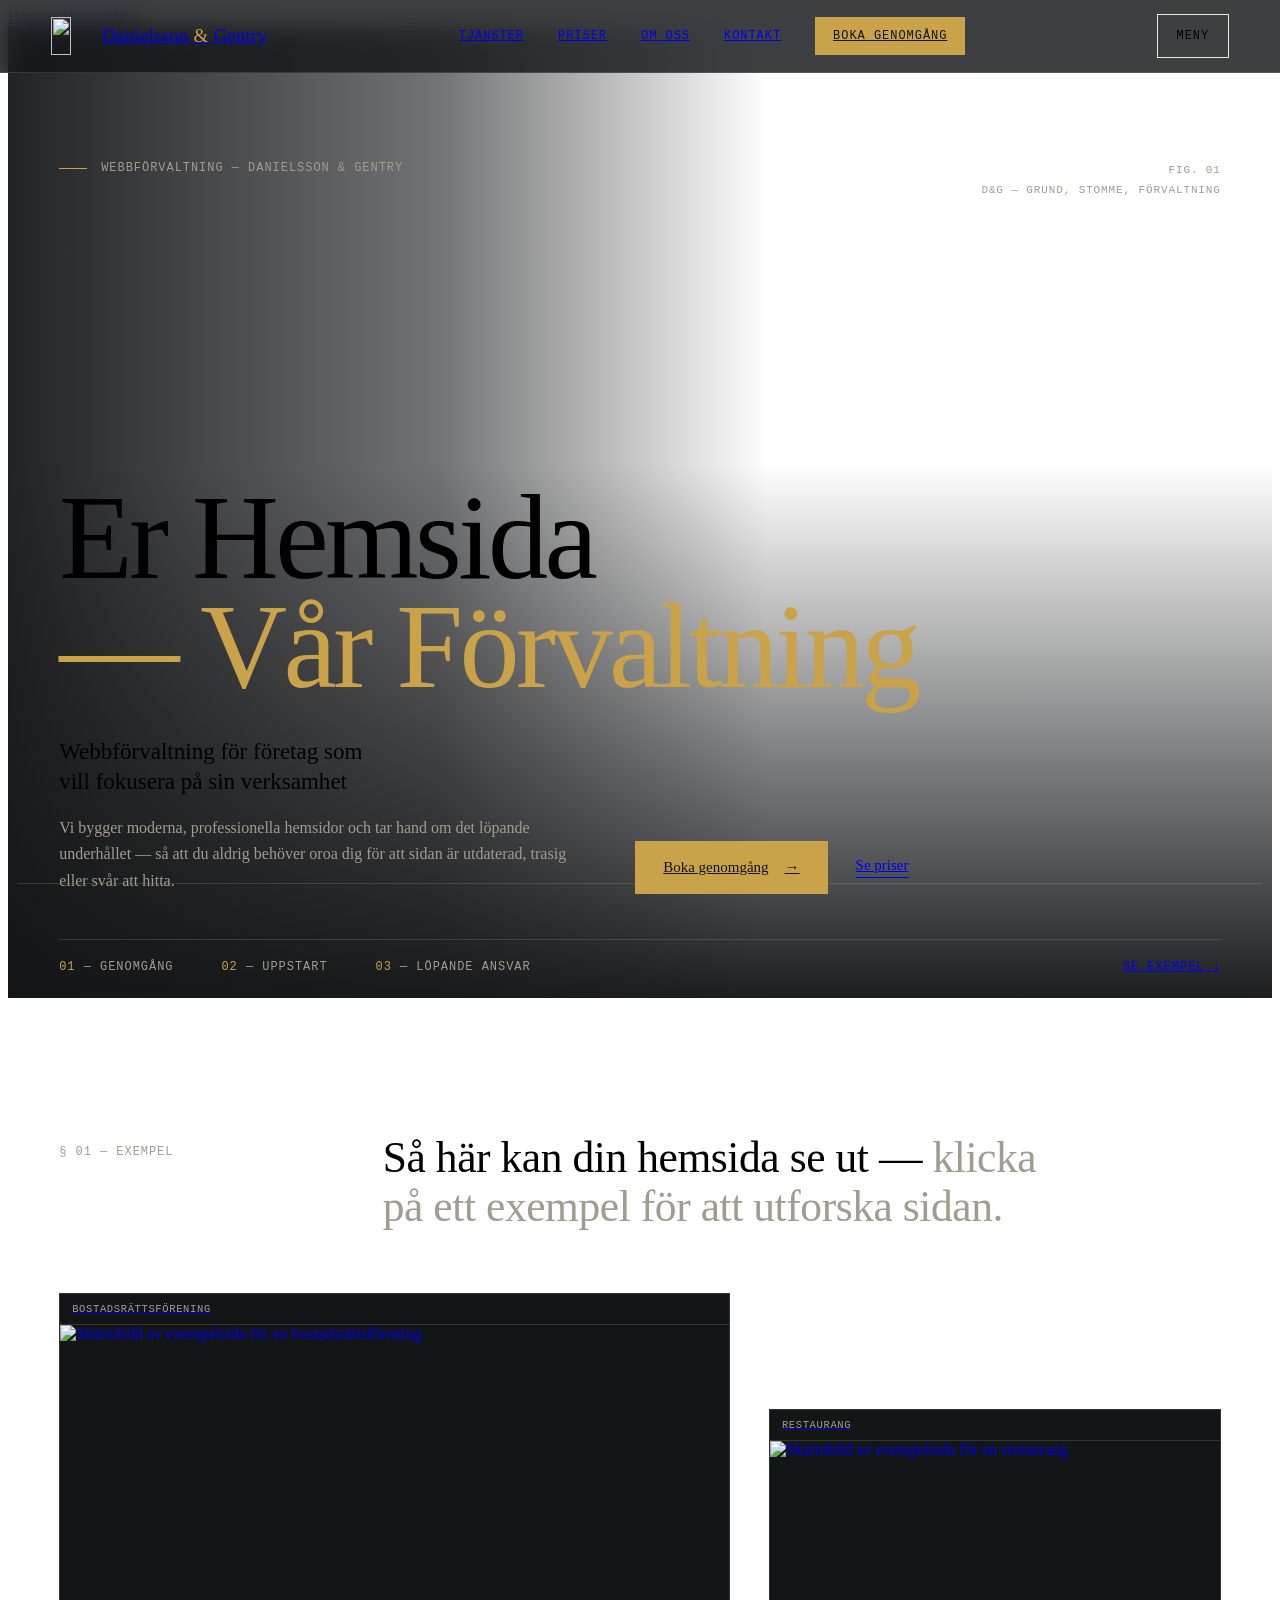
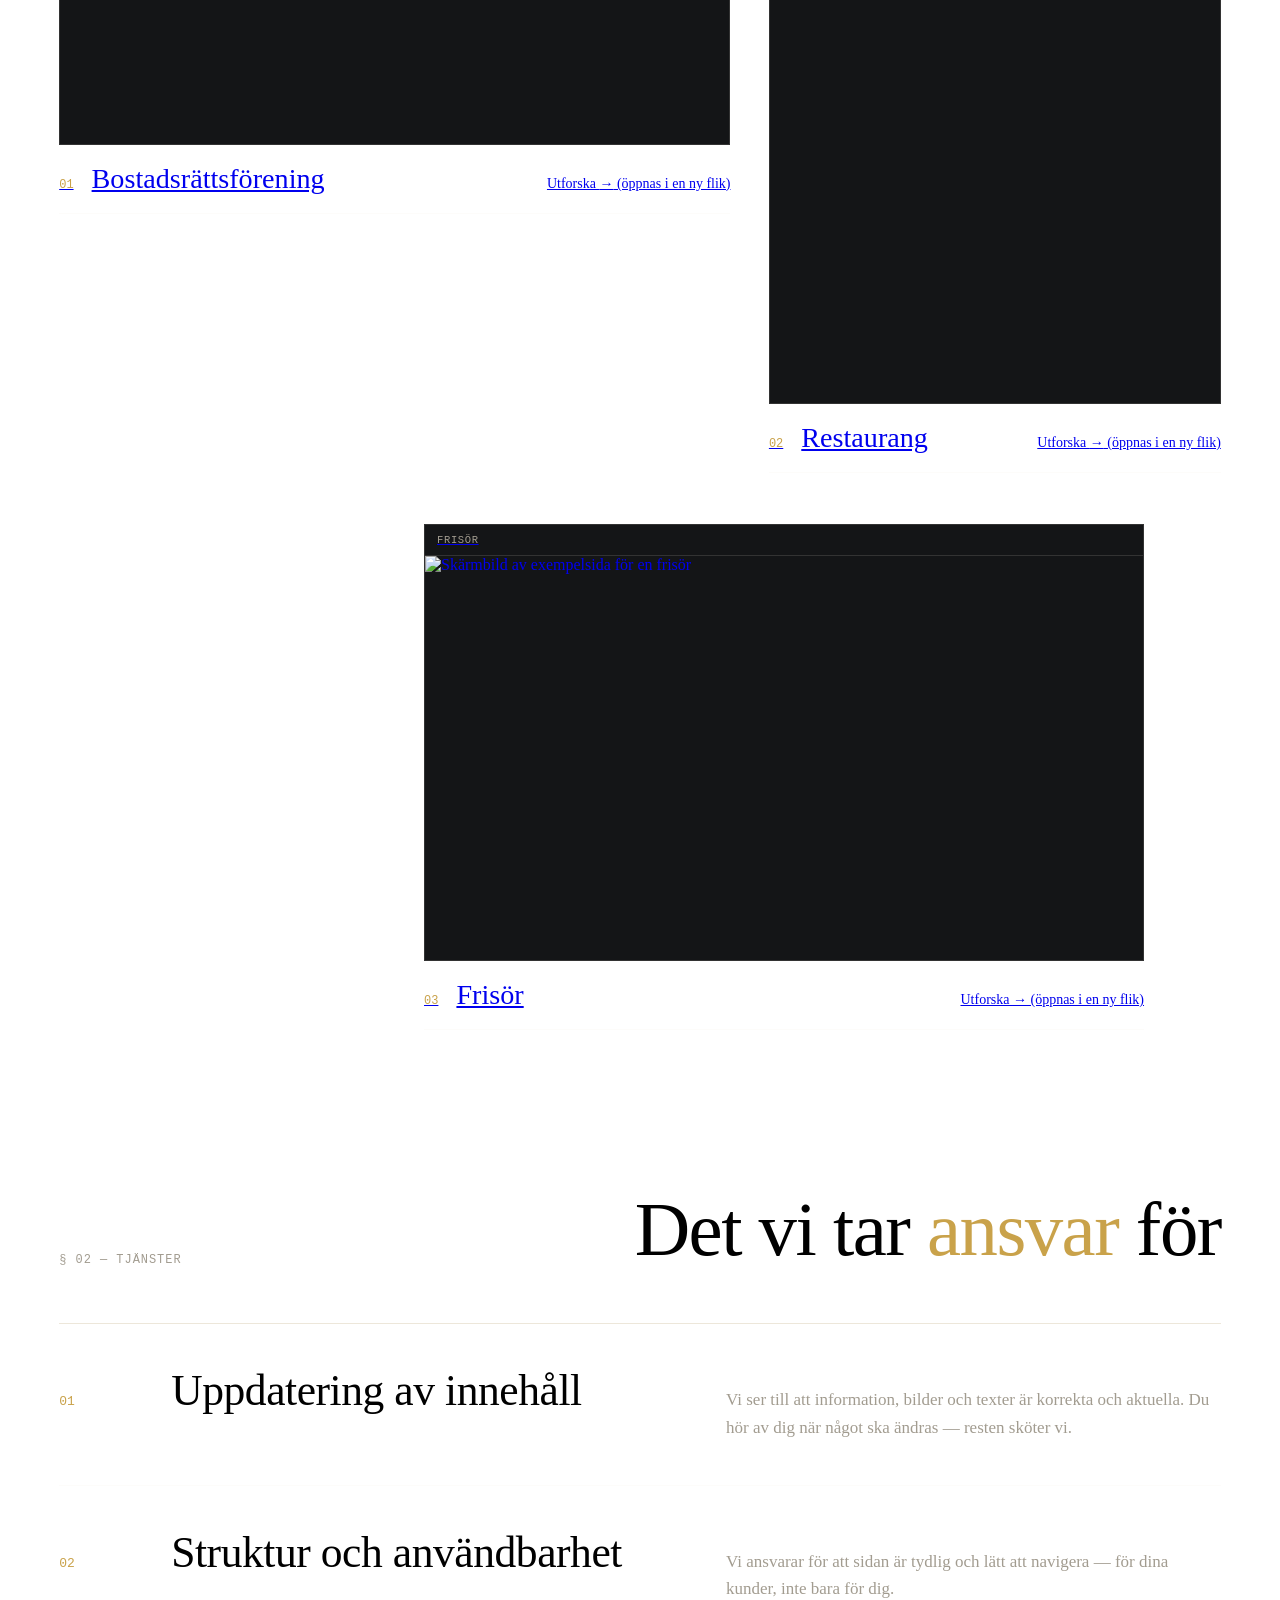
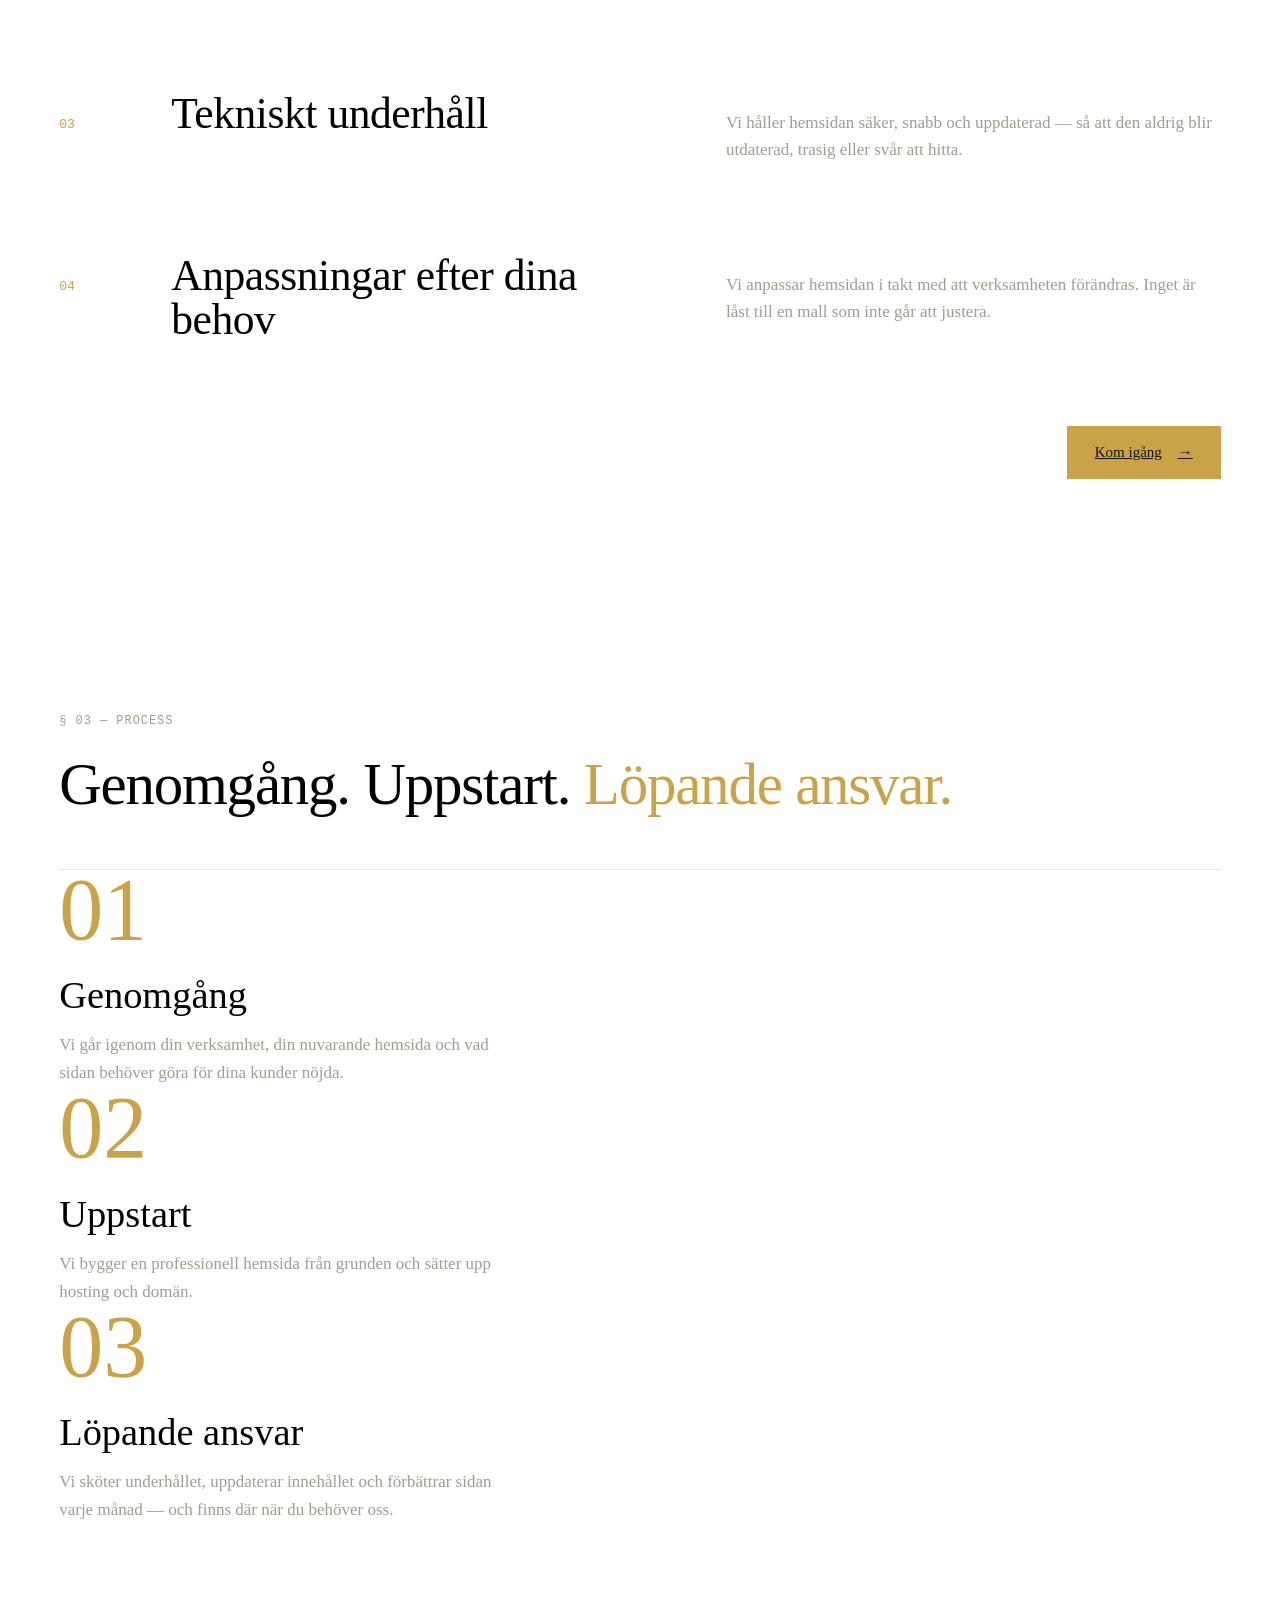
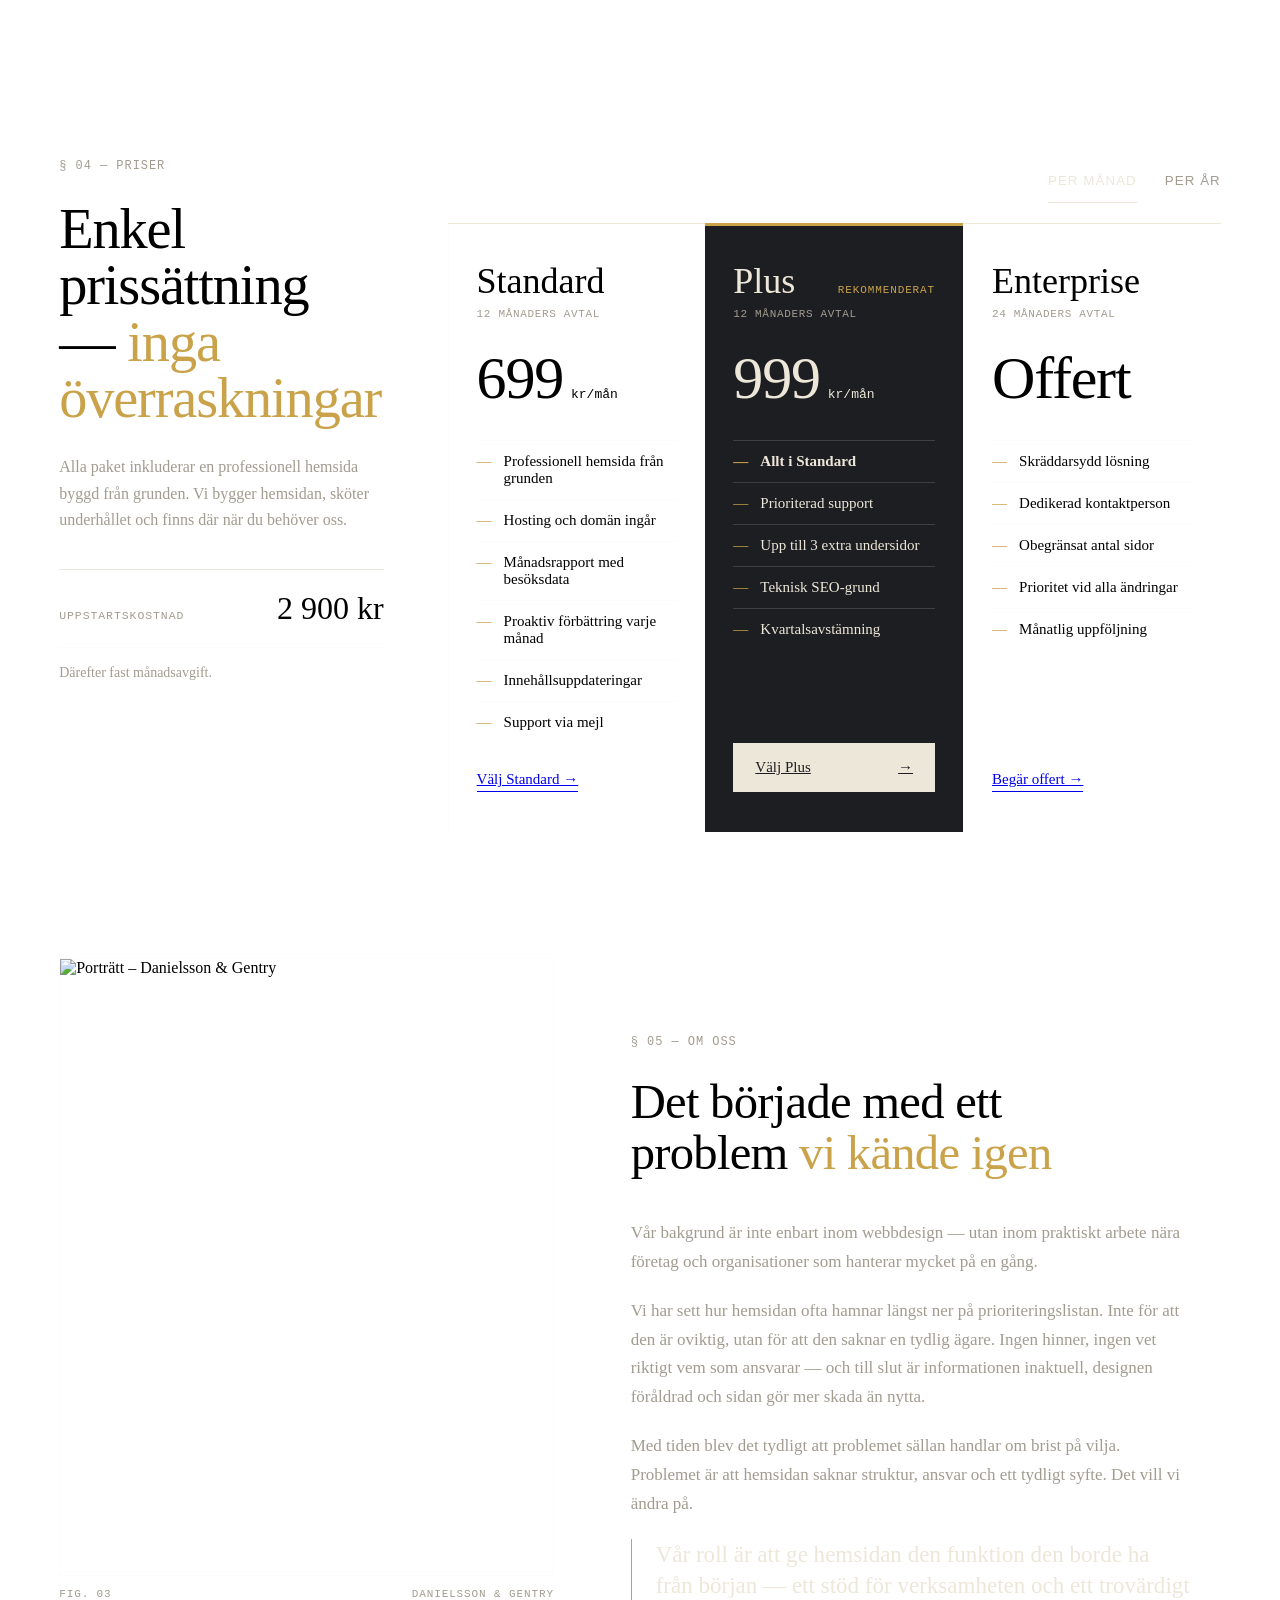
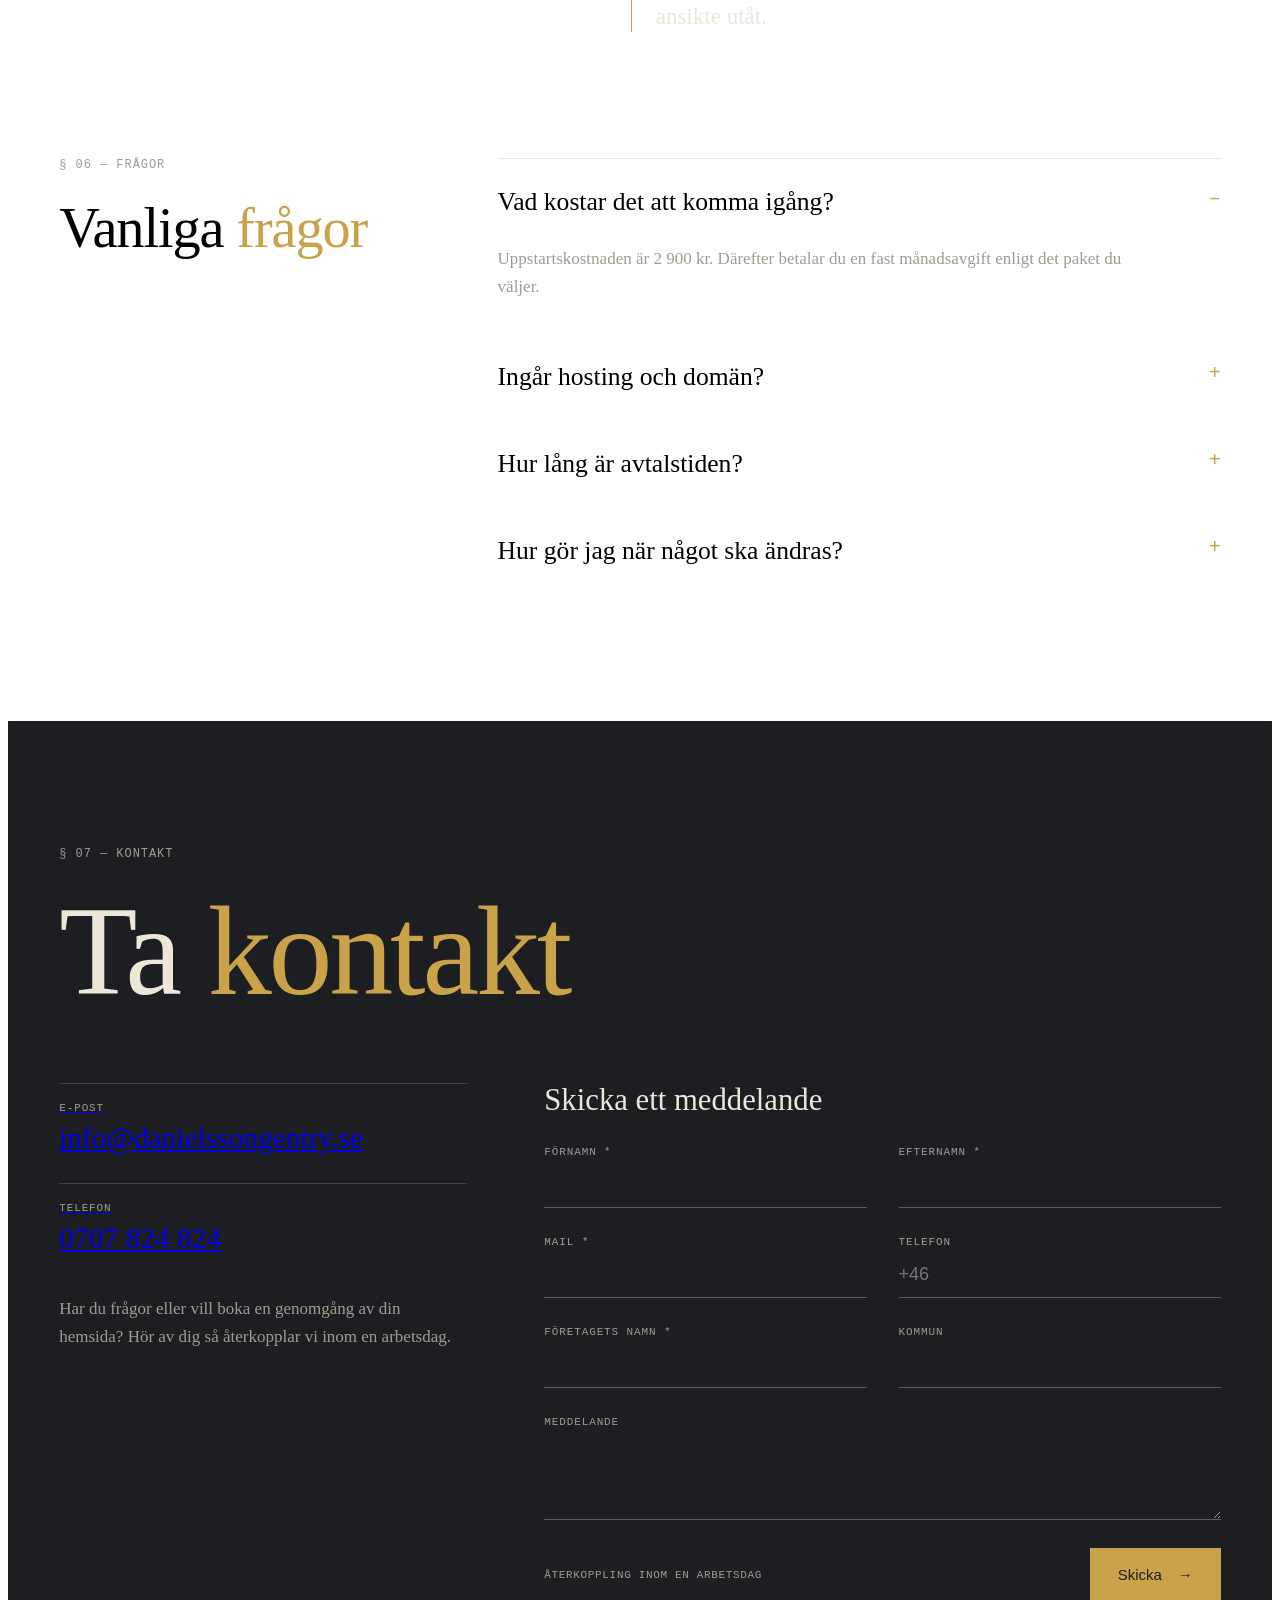
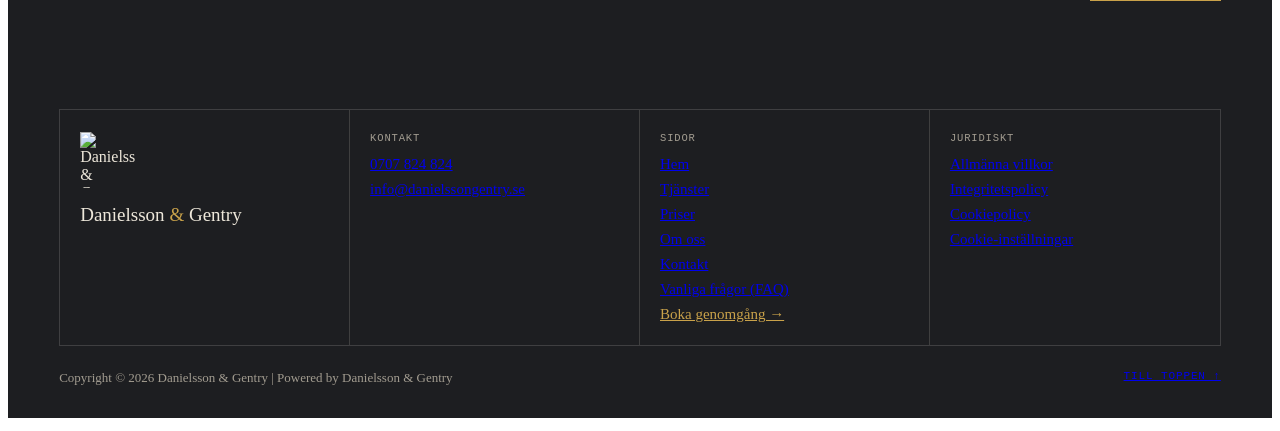
==== index.html @ a3ccff88 "Add files via upload" ====
<!DOCTYPE html><html lang="sv"> <head><meta charset="utf-8"><meta name="viewport" content="width=device-width, initial-scale=1"><title>Danielsson &amp; Gentry – Webbförvaltning för företag</title><meta name="description" content="Vi bygger moderna, professionella hemsidor och tar hand om det löpande underhållet. Från 699 kr/mån."><link rel="canonical" href="https://danielssongentry.se/"><meta name="theme-color" content="#141517"><meta property="og:type" content="website"><meta property="og:site_name" content="Danielsson &#38; Gentry"><meta property="og:locale" content="sv_SE"><meta property="og:title" content="Danielsson &#38; Gentry – Webbförvaltning för företag"><meta property="og:description" content="Vi bygger moderna, professionella hemsidor och tar hand om det löpande underhållet. Från 699 kr/mån."><meta property="og:url" content="https://danielssongentry.se/"><meta property="og:image" content="https://danielssongentry.se/og-image.png"><meta property="og:image:width" content="1200"><meta property="og:image:height" content="630"><meta property="og:image:alt" content="Danielsson & Gentry – Er hemsida, vår förvaltning"><meta name="twitter:card" content="summary_large_image"><meta name="twitter:title" content="Danielsson &#38; Gentry – Webbförvaltning för företag"><meta name="twitter:description" content="Vi bygger moderna, professionella hemsidor och tar hand om det löpande underhållet. Från 699 kr/mån."><meta name="twitter:image" content="https://danielssongentry.se/og-image.png"><link rel="icon" href="/favicon.ico" sizes="32x32"><link rel="icon" type="image/png" href="/favicon-32.png" sizes="32x32"><link rel="apple-touch-icon" href="/apple-touch-icon.png"><link rel="manifest" href="/site.webmanifest"><link rel="preload" as="font" type="font/woff2" href="/_astro/gloock-latin-400-normal.3dTk9V3B.woff2" crossorigin><link rel="preload" as="font" type="font/woff2" href="/_astro/instrument-sans-latin-400-normal.DRC__1Mx.woff2" crossorigin><script type="application/ld+json">{"@context":"https://schema.org","@type":"ProfessionalService","name":"Danielsson & Gentry","url":"https://danielssongentry.se/","email":"info@danielssongentry.se","telephone":"+46707824824","image":"https://danielssongentry.se/og-image.png","address":{"@type":"PostalAddress","addressLocality":"Stockholm","addressCountry":"SE"},"areaServed":{"@type":"Country","name":"Sverige"}}</script><!-- Kundens nycklar (Web3Forms, GA4). Redigera /dg-config.js --><script src="/dg-config.js"></script><script type="module" src="/_astro/Layout.astro_astro_type_script_index_0_lang.D2qzM2a7.js"></script><link rel="stylesheet" href="/_astro/allmanna-villkor.BVaaoK7e.css">
<style>#form-submit[disabled]{opacity:.6;cursor:progress!important}
</style></head> <body> <a href="#main" class="skip-link">Hoppa till innehållet</a> <header style="position:fixed;top:0;left:0;right:0;z-index:50;background:rgba(20,21,23,.82);backdrop-filter:blur(12px);-webkit-backdrop-filter:blur(12px);border-bottom:1px solid rgba(237,231,218,.14)"><div style="max-width:1440px;margin:0 auto;padding:0 clamp(20px,4vw,56px);height:72px;display:flex;align-items:center;justify-content:space-between;gap:24px"><a href="#hem" style="display:flex;align-items:center;gap:14px;white-space:nowrap" aria-label="Danielsson & Gentry – startsidan"><img src="/_astro/logo-light.DVmTBRzm_KbYwx.webp" srcset="/_astro/logo-light.DVmTBRzm_KbYwx.webp 1x, /_astro/logo-light.DVmTBRzm_ai1JX.webp 2x, /_astro/logo-light.DVmTBRzm_1weSSV.webp 3x" alt loading="eager" decoding="async" style="height:38px;width:auto;display:block;" fetchpriority="auto" width="37" height="38"><span style="font-family:'Gloock',serif;font-size:19px;letter-spacing:.01em">Danielsson <span style="font-style:normal;color:#C9A24A">&amp;</span> Gentry</span></a><nav class="only-desk" aria-label="Huvudmeny" style="display:flex;align-items:center;gap:34px;font-family:'IBM Plex Mono',monospace;font-size:12px;letter-spacing:.08em;text-transform:uppercase"><a href="/tjanster/">Tjänster</a><a href="/priser/">Priser</a><a href="/om-oss/">Om oss</a><a href="/kontakt/">Kontakt</a><a href="/kontakt/" class="h-gold" style="white-space:nowrap;background:#C9A24A;color:#141517;padding:12px 18px;transition:background .3s">Boka genomgång</a></nav><button id="menu-toggle" class="only-mob" type="button" aria-expanded="false" aria-controls="mobile-menu" data-open="Stäng" data-closed="Meny" style="background:none;border:1px solid #EDE7DA;padding:10px 14px;font-family:'IBM Plex Mono',monospace;font-size:12px;letter-spacing:.08em;text-transform:uppercase;cursor:pointer;min-height:44px;min-width:72px">Meny</button></div></header><div id="mobile-menu" class="only-mob" hidden style="position:fixed;inset:72px 0 0 0;z-index:49;background:#141517;padding:28px clamp(20px,4vw,56px);overflow-y:auto"><nav aria-label="Mobilmeny" style="display:flex;flex-direction:column"><a href="/tjanster/" style="font-family:'Gloock',serif;font-size:42px;padding:14px 0;border-bottom:1px solid rgba(237,231,218,.14)">Tjänster</a><a href="/priser/" style="font-family:'Gloock',serif;font-size:42px;padding:14px 0;border-bottom:1px solid rgba(237,231,218,.14)">Priser</a><a href="/om-oss/" style="font-family:'Gloock',serif;font-size:42px;padding:14px 0;border-bottom:1px solid rgba(237,231,218,.14)">Om oss</a><a href="/kontakt/" style="font-family:'Gloock',serif;font-size:42px;padding:14px 0;border-bottom:1px solid rgba(237,231,218,.14)">Kontakt</a><a href="/kontakt/" style="margin-top:28px;background:#C9A24A;color:#141517;padding:18px 22px;font-size:16px;font-weight:500;display:flex;justify-content:space-between">Boka genomgång <span aria-hidden="true">→</span></a></nav></div> <main id="main">  <section id="hem" aria-labelledby="hem-h" style="position:relative;min-height:100svh;padding-top:72px;display:flex;flex-direction:column;overflow:hidden"> <div id="hero-scene" aria-hidden="true" style="position:absolute;inset:0"></div> <img id="hero-fallback" src="/logo-light.png" alt="" width="437" height="448" loading="lazy" decoding="async" style="display:none;position:absolute;right:8%;top:50%;height:58%;width:auto;transform:translateY(-50%);opacity:.12"> <div style="position:absolute;inset:0;pointer-events:none;background:linear-gradient(90deg,rgba(20,21,23,.94) 0%,rgba(20,21,23,.6) 34%,rgba(20,21,23,0) 60%)"></div> <div style="position:absolute;left:0;right:0;bottom:0;height:55%;pointer-events:none;background:linear-gradient(0deg,rgba(20,21,23,.96) 0%,rgba(20,21,23,.55) 45%,rgba(20,21,23,0) 100%)"></div> <div style="position:relative;z-index:2;flex:1;max-width:1440px;width:100%;box-sizing:border-box;margin:0 auto;padding:clamp(36px,7vh,80px) clamp(20px,4vw,56px) clamp(28px,5vh,48px);display:flex;flex-direction:column;justify-content:space-between;gap:48px;pointer-events:none"> <div style="display:flex;justify-content:space-between;align-items:flex-start;flex-wrap:wrap;gap:24px"> <div style="display:flex;align-items:center;gap:14px;font-family:'IBM Plex Mono',monospace;font-size:12px;letter-spacing:.08em;text-transform:uppercase;color:#A29C90"> <span style="width:28px;height:1px;background:#C9A24A;flex:none"></span><span>Webbförvaltning — Danielsson &amp; Gentry</span> </div> <div aria-hidden="true" style="font-family:'IBM Plex Mono',monospace;font-size:11px;letter-spacing:.08em;text-transform:uppercase;color:#A29C90;text-align:right;line-height:1.8">Fig. 01<br>D&amp;G — grund, stomme, förvaltning</div> </div> <div style="max-width:980px"> <h1 id="hem-h" style="font-family:'Gloock',serif;font-weight:400;font-size:clamp(56px,9.4vw,164px);line-height:.9;letter-spacing:-.03em;margin:0 0 clamp(28px,4vh,44px)">Er Hemsida<br><span style="color:#C9A24A">— Vår Förvaltning</span></h1> <div style="display:flex;flex-wrap:wrap;gap:28px 56px;align-items:flex-end"> <div style="flex:1 1 360px;max-width:520px"> <p style="font-family:'Gloock',serif;font-size:clamp(21px,1.8vw,26px);line-height:1.3;margin:0 0 18px;text-wrap:balance">Webbförvaltning för företag som vill fokusera på sin verksamhet</p> <p style="font-size:16px;line-height:1.65;color:#A29C90;margin:0;text-wrap:pretty">Vi bygger moderna, professionella hemsidor och tar hand om det löpande underhållet — så att du aldrig behöver oroa dig för att sidan är utdaterad, trasig eller svår att hitta.</p> </div> <div style="display:flex;flex-wrap:wrap;gap:14px 28px;align-items:center;pointer-events:auto"> <a href="#kontakt" class="h-gold" style="background:#C9A24A;color:#141517;padding:18px 28px;font-size:15px;font-weight:500;display:flex;gap:16px;align-items:center;transition:background .3s">Boka genomgång <span aria-hidden="true">→</span></a> <a href="#priser" style="font-size:15px;font-weight:500;border-bottom:1px solid currentColor;padding-bottom:3px">Se priser</a> </div> </div> </div> </div> <div style="position:relative;z-index:2;max-width:1440px;width:100%;box-sizing:border-box;margin:0 auto;padding:0 clamp(20px,4vw,56px)"> <div style="border-top:1px solid rgba(237,231,218,.14);padding:20px 0 24px;display:flex;flex-wrap:wrap;gap:12px 48px;font-family:'IBM Plex Mono',monospace;font-size:12px;letter-spacing:.08em;text-transform:uppercase;color:#A29C90"> <span><span style="color:#C9A24A">01</span> — Genomgång</span> <span><span style="color:#C9A24A">02</span> — Uppstart</span> <span><span style="color:#C9A24A">03</span> — Löpande ansvar</span> <a href="#exempel" style="margin-left:auto">Se exempel ↓</a> </div> </div> </section> <section id="exempel" aria-labelledby="exempel-h" style="scroll-margin-top:72px;padding:clamp(96px,15vh,180px) 0 clamp(80px,12vh,150px)"> <div style="max-width:1440px;margin:0 auto;padding:0 clamp(20px,4vw,56px)"> <div style="display:flex;flex-wrap:wrap;gap:24px 64px;margin-bottom:clamp(48px,7vh,88px)"> <div data-reveal="0" style="flex:1 1 180px;max-width:280px;font-family:'IBM Plex Mono',monospace;font-size:12px;letter-spacing:.08em;text-transform:uppercase;color:#A29C90;padding-top:12px">§ 01 — Exempel</div> <h2 id="exempel-h" data-reveal="100" style="flex:4 1 520px;margin:0;font-family:'Gloock',serif;font-weight:400;font-size:clamp(30px,3.4vw,52px);line-height:1.12;letter-spacing:-.01em;text-wrap:balance">Så här kan din hemsida se ut — <span style="font-style:normal;color:#A29C90">klicka på ett exempel för att utforska sidan.</span></h2> </div> <div style="display:flex;flex-wrap:wrap;gap:clamp(32px,4vw,64px) clamp(24px,3vw,48px);align-items:flex-start"> <div data-reveal="0" style="flex:1.45 1 480px;min-width:0"> <a href="https://demo.danielssongentry.se/" class="h-card" target="_blank" rel="noopener noreferrer" aria-label="Utforska exempelsidan Bostadsrättsförening (öppnas i en ny flik)" style="display:block;border:1px solid rgba(237,231,218,.14);background:#141517;transition:border-color .3s"> <div style="height:30px;border-bottom:1px solid rgba(237,231,218,.14);display:flex;align-items:center;padding:0 12px;font-family:'IBM Plex Mono',monospace;font-size:10.5px;letter-spacing:.06em;text-transform:uppercase;color:#A29C90">Bostadsrättsförening</div> <div style="position:relative;aspect-ratio:16/10"> <picture> <source srcset="/_astro/ex-brf.C4pypkWK_X4b78.avif 480w, /_astro/ex-brf.C4pypkWK_Z1v04Ej.avif 800w, /_astro/ex-brf.C4pypkWK_ZJd5dz.avif 1200w, /_astro/ex-brf.C4pypkWK_fFJOd.avif 1600w" type="image/avif" sizes="(min-width: 1000px) 56vw, 100vw"><source srcset="/_astro/ex-brf.C4pypkWK_2bAPvk.webp 480w, /_astro/ex-brf.C4pypkWK_Zhspg7.webp 800w, /_astro/ex-brf.C4pypkWK_1wYqkY.webp 1200w, /_astro/ex-brf.C4pypkWK_2wSgnL.webp 1600w" type="image/webp" sizes="(min-width: 1000px) 56vw, 100vw">  <img src="/_astro/ex-brf.C4pypkWK_tMekk.jpg" srcset="/_astro/ex-brf.C4pypkWK_ZOxmxc.jpg 480w, /_astro/ex-brf.C4pypkWK_1Lzvui.jpg 800w, /_astro/ex-brf.C4pypkWK_Zv6AHs.jpg 1200w, /_astro/ex-brf.C4pypkWK_tMekk.jpg 1600w" alt="Skärmbild av exempelsida för en bostadsrättsförening" sizes="(min-width: 1000px) 56vw, 100vw" loading="lazy" decoding="async" style="position:absolute;inset:0;width:100%;height:100%;object-fit:cover;object-position:center top;display:block" fetchpriority="auto" width="1600" height="862"> </picture> </div> </a> <a href="https://demo.danielssongentry.se/" target="_blank" rel="noopener noreferrer" style="display:flex;align-items:baseline;gap:18px;padding:18px 0;border-bottom:1px solid rgba(237,231,218,.14)"><span style="font-family:'IBM Plex Mono',monospace;font-size:12px;color:#C9A24A">01</span><span style="font-family:'Gloock',serif;font-size:clamp(24px,2.2vw,32px);flex:1">Bostadsrättsförening</span><span style="font-size:14px;font-weight:500">Utforska <span aria-hidden="true">→</span><span class="sr-only"> (öppnas i en ny flik)</span></span></a> </div><div data-reveal="120" style="flex:1 1 320px;min-width:0;margin-top:clamp(0px,9vw,160px)"> <a href="https://demo3.danielssongentry.se/" class="h-card" target="_blank" rel="noopener noreferrer" aria-label="Utforska exempelsidan Restaurang (öppnas i en ny flik)" style="display:block;border:1px solid rgba(237,231,218,.14);background:#141517;transition:border-color .3s"> <div style="height:30px;border-bottom:1px solid rgba(237,231,218,.14);display:flex;align-items:center;padding:0 12px;font-family:'IBM Plex Mono',monospace;font-size:10.5px;letter-spacing:.06em;text-transform:uppercase;color:#A29C90">Restaurang</div> <div style="position:relative;aspect-ratio:4/5"> <picture> <source srcset="/_astro/ex-restaurang.zPwfCpo4_12MVip.avif 480w, /_astro/ex-restaurang.zPwfCpo4_RfLjK.avif 800w, /_astro/ex-restaurang.zPwfCpo4_1rKmjV.avif 1200w, /_astro/ex-restaurang.zPwfCpo4_Z1IDIuC.avif 1600w" type="image/avif" sizes="(min-width: 1000px) 34vw, 100vw"><source srcset="/_astro/ex-restaurang.zPwfCpo4_1pzlF6.webp 480w, /_astro/ex-restaurang.zPwfCpo4_1f2bGr.webp 800w, /_astro/ex-restaurang.zPwfCpo4_Z2dJaAw.webp 1200w, /_astro/ex-restaurang.zPwfCpo4_ZjW7B9.webp 1600w" type="image/webp" sizes="(min-width: 1000px) 34vw, 100vw">  <img src="/_astro/ex-restaurang.zPwfCpo4_1J9naF.jpg" srcset="/_astro/ex-restaurang.zPwfCpo4_ZXrmUi.jpg 480w, /_astro/ex-restaurang.zPwfCpo4_Z18YwSW.jpg 800w, /_astro/ex-restaurang.zPwfCpo4_Z9CENH.jpg 1200w, /_astro/ex-restaurang.zPwfCpo4_1J9naF.jpg 1600w" alt="Skärmbild av exempelsida för en restaurang" sizes="(min-width: 1000px) 34vw, 100vw" loading="lazy" decoding="async" style="position:absolute;inset:0;width:100%;height:100%;object-fit:cover;object-position:center top;display:block" fetchpriority="auto" width="1600" height="864"> </picture> </div> </a> <a href="https://demo3.danielssongentry.se/" target="_blank" rel="noopener noreferrer" style="display:flex;align-items:baseline;gap:18px;padding:18px 0;border-bottom:1px solid rgba(237,231,218,.14)"><span style="font-family:'IBM Plex Mono',monospace;font-size:12px;color:#C9A24A">02</span><span style="font-family:'Gloock',serif;font-size:clamp(24px,2.2vw,32px);flex:1">Restaurang</span><span style="font-size:14px;font-weight:500">Utforska <span aria-hidden="true">→</span><span class="sr-only"> (öppnas i en ny flik)</span></span></a> </div><div data-reveal="0" style="flex:0 1 720px;min-width:0;margin-left:auto;margin-right:clamp(0px,6vw,120px)"> <a href="https://demo2.danielssongentry.se/" class="h-card" target="_blank" rel="noopener noreferrer" aria-label="Utforska exempelsidan Frisör (öppnas i en ny flik)" style="display:block;border:1px solid rgba(237,231,218,.14);background:#141517;transition:border-color .3s"> <div style="height:30px;border-bottom:1px solid rgba(237,231,218,.14);display:flex;align-items:center;padding:0 12px;font-family:'IBM Plex Mono',monospace;font-size:10.5px;letter-spacing:.06em;text-transform:uppercase;color:#A29C90">Frisör</div> <div style="position:relative;aspect-ratio:16/9"> <picture> <source srcset="/_astro/ex-frisor.D4IjoUYv_2s2w1V.avif 480w, /_astro/ex-frisor.D4IjoUYv_ZFFWCz.avif 800w, /_astro/ex-frisor.D4IjoUYv_Z2c9U1C.avif 1200w, /_astro/ex-frisor.D4IjoUYv_1pS3L.avif 1600w" type="image/avif" sizes="(min-width: 1000px) 50vw, 100vw"><source srcset="/_astro/ex-frisor.D4IjoUYv_Z1iKCb6.webp 480w, /_astro/ex-frisor.D4IjoUYv_CH1Xk.webp 800w, /_astro/ex-frisor.D4IjoUYv_Z21ygO9.webp 1200w, /_astro/ex-frisor.D4IjoUYv_c1wgf.webp 1600w" type="image/webp" sizes="(min-width: 1000px) 50vw, 100vw">  <img src="/_astro/ex-frisor.D4IjoUYv_Z1gNWoJ.jpg" srcset="/_astro/ex-frisor.D4IjoUYv_Vq4c6.jpg 480w, /_astro/ex-frisor.D4IjoUYv_Z2cipsp.jpg 800w, /_astro/ex-frisor.D4IjoUYv_1zMnjN.jpg 1200w, /_astro/ex-frisor.D4IjoUYv_Z1gNWoJ.jpg 1600w" alt="Skärmbild av exempelsida för en frisör" sizes="(min-width: 1000px) 50vw, 100vw" loading="lazy" decoding="async" style="position:absolute;inset:0;width:100%;height:100%;object-fit:cover;object-position:center top;display:block" fetchpriority="auto" width="1600" height="863"> </picture> </div> </a> <a href="https://demo2.danielssongentry.se/" target="_blank" rel="noopener noreferrer" style="display:flex;align-items:baseline;gap:18px;padding:18px 0;border-bottom:1px solid rgba(237,231,218,.14)"><span style="font-family:'IBM Plex Mono',monospace;font-size:12px;color:#C9A24A">03</span><span style="font-family:'Gloock',serif;font-size:clamp(24px,2.2vw,32px);flex:1">Frisör</span><span style="font-size:14px;font-weight:500">Utforska <span aria-hidden="true">→</span><span class="sr-only"> (öppnas i en ny flik)</span></span></a> </div> </div> </div> </section> <section id="tjanster" aria-labelledby="tjanster-h" style="scroll-margin-top:72px;padding:clamp(40px,6vh,80px) 0 clamp(96px,14vh,180px)"> <div style="max-width:1440px;margin:0 auto;padding:0 clamp(20px,4vw,56px)"> <div style="display:flex;flex-wrap:wrap;justify-content:space-between;align-items:flex-end;gap:24px;margin-bottom:56px"> <div data-reveal="0" style="font-family:'IBM Plex Mono',monospace;font-size:12px;letter-spacing:.08em;text-transform:uppercase;color:#A29C90">§ 02 — Tjänster</div> <h2 id="tjanster-h" data-reveal="100" style="font-family:'Gloock',serif;font-weight:400;font-size:clamp(44px,6vw,96px);line-height:.98;letter-spacing:-.02em;margin:0;text-align:right">Det vi tar <span style="font-style:normal;color:#C9A24A">ansvar</span> för</h2> </div> <div data-reveal="0"> <div class="h-row" style="display:flex;flex-wrap:wrap;gap:16px 40px;padding:44px 0;border-top:1px solid #EDE7DA;align-items:baseline;transition:padding .6s cubic-bezier(.2,.7,.1,1)"> <div style="flex:0 0 72px;font-family:'IBM Plex Mono',monospace;font-size:13px;color:#C9A24A">01</div> <h3 style="flex:1 1 320px;margin:0;font-family:'Gloock',serif;font-weight:400;font-size:clamp(30px,3.4vw,52px);line-height:1.02;letter-spacing:-.01em">Uppdatering av innehåll</h3> <p style="flex:1 1 300px;max-width:500px;margin:0;font-size:17px;line-height:1.6;color:#A29C90;text-wrap:pretty">Vi ser till att information, bilder och texter är korrekta och aktuella. Du hör av dig när något ska ändras — resten sköter vi.</p> </div> </div><div data-reveal="0"> <div class="h-row" style="display:flex;flex-wrap:wrap;gap:16px 40px;padding:44px 0;border-top:1px solid rgba(237,231,218,.14);align-items:baseline;transition:padding .6s cubic-bezier(.2,.7,.1,1)"> <div style="flex:0 0 72px;font-family:'IBM Plex Mono',monospace;font-size:13px;color:#C9A24A">02</div> <h3 style="flex:1 1 320px;margin:0;font-family:'Gloock',serif;font-weight:400;font-size:clamp(30px,3.4vw,52px);line-height:1.02;letter-spacing:-.01em">Struktur och användbarhet</h3> <p style="flex:1 1 300px;max-width:500px;margin:0;font-size:17px;line-height:1.6;color:#A29C90;text-wrap:pretty">Vi ansvarar för att sidan är tydlig och lätt att navigera — för dina kunder, inte bara för dig.</p> </div> </div><div data-reveal="0"> <div class="h-row" style="display:flex;flex-wrap:wrap;gap:16px 40px;padding:44px 0;border-top:1px solid rgba(237,231,218,.14);align-items:baseline;transition:padding .6s cubic-bezier(.2,.7,.1,1)"> <div style="flex:0 0 72px;font-family:'IBM Plex Mono',monospace;font-size:13px;color:#C9A24A">03</div> <h3 style="flex:1 1 320px;margin:0;font-family:'Gloock',serif;font-weight:400;font-size:clamp(30px,3.4vw,52px);line-height:1.02;letter-spacing:-.01em">Tekniskt underhåll</h3> <p style="flex:1 1 300px;max-width:500px;margin:0;font-size:17px;line-height:1.6;color:#A29C90;text-wrap:pretty">Vi håller hemsidan säker, snabb och uppdaterad — så att den aldrig blir utdaterad, trasig eller svår att hitta.</p> </div> </div><div data-reveal="0"> <div class="h-row" style="display:flex;flex-wrap:wrap;gap:16px 40px;padding:44px 0;border-top:1px solid rgba(237,231,218,.14);border-bottom:1px solid rgba(237,231,218,.14);align-items:baseline;transition:padding .6s cubic-bezier(.2,.7,.1,1)"> <div style="flex:0 0 72px;font-family:'IBM Plex Mono',monospace;font-size:13px;color:#C9A24A">04</div> <h3 style="flex:1 1 320px;margin:0;font-family:'Gloock',serif;font-weight:400;font-size:clamp(30px,3.4vw,52px);line-height:1.02;letter-spacing:-.01em">Anpassningar efter dina behov</h3> <p style="flex:1 1 300px;max-width:500px;margin:0;font-size:17px;line-height:1.6;color:#A29C90;text-wrap:pretty">Vi anpassar hemsidan i takt med att verksamheten förändras. Inget är låst till en mall som inte går att justera.</p> </div> </div> <div data-reveal="0" style="display:flex;justify-content:flex-end;margin-top:40px"> <a href="#kontakt" class="h-gold" style="background:#C9A24A;color:#141517;padding:18px 28px;font-size:15px;font-weight:500;display:flex;gap:16px;transition:background .3s">Kom igång <span aria-hidden="true">→</span></a> </div> </div> </section> <section id="process" aria-labelledby="process-h" style="scroll-margin-top:72px;border-top:1px solid rgba(237,231,218,.14);padding:clamp(80px,12vh,140px) 0"> <div style="max-width:1440px;margin:0 auto;padding:0 clamp(20px,4vw,56px)" class="proc-outer"> <div class="proc-wrap"> <div class="proc-box"> <div id="proc-scene" style="position:absolute;inset:0" aria-hidden="true"></div> <div style="position:absolute;top:16px;left:18px;font-family:'IBM Plex Mono',monospace;font-size:11px;letter-spacing:.08em;text-transform:uppercase;color:#A29C90;pointer-events:none">Fig. 02 — <span id="proc-label">Grund</span></div> <div style="position:absolute;bottom:16px;left:18px;right:18px;height:1px;background:rgba(237,231,218,.14);pointer-events:none"><div id="proc-bar" style="height:1px;background:#C9A24A;width:0%"></div></div> </div> <div class="proc-col"> <div style="padding-bottom:clamp(32px,6vh,80px)"><div class="proc-card"> <div style="font-family:'IBM Plex Mono',monospace;font-size:12px;letter-spacing:.08em;text-transform:uppercase;color:#A29C90;margin-bottom:28px">§ 03 — Process</div> <h2 id="process-h" style="font-family:'Gloock',serif;font-weight:400;font-size:clamp(40px,4.6vw,72px);line-height:1;letter-spacing:-.02em;margin:0;text-wrap:balance">Genomgång. Uppstart. <span style="font-style:normal;color:#C9A24A">Löpande ansvar.</span></h2> </div></div> <div class="proc-step" data-step="0" style="border-top:1px solid #EDE7DA;"><div class="proc-card"> <div style="font-family:'Gloock',serif;font-style:normal;font-size:88px;line-height:.9;color:#C9A24A;margin-bottom:24px">01</div> <h3 style="margin:0 0 14px;font-family:'Gloock',serif;font-weight:400;font-size:clamp(32px,3vw,44px)">Genomgång</h3> <p style="margin:0;font-size:17px;line-height:1.65;color:#A29C90;max-width:440px">Vi går igenom din verksamhet, din nuvarande hemsida och vad sidan behöver göra för dina kunder nöjda.</p> </div></div><div class="proc-step" data-step="1" style="border-top:1px solid rgba(237,231,218,.14);"><div class="proc-card"> <div style="font-family:'Gloock',serif;font-style:normal;font-size:88px;line-height:.9;color:#C9A24A;margin-bottom:24px">02</div> <h3 style="margin:0 0 14px;font-family:'Gloock',serif;font-weight:400;font-size:clamp(32px,3vw,44px)">Uppstart</h3> <p style="margin:0;font-size:17px;line-height:1.65;color:#A29C90;max-width:440px">Vi bygger en professionell hemsida från grunden och sätter upp hosting och domän.</p> </div></div><div class="proc-step" data-step="2" style="border-top:1px solid rgba(237,231,218,.14);border-bottom:1px solid rgba(237,231,218,.14);"><div class="proc-card"> <div style="font-family:'Gloock',serif;font-style:normal;font-size:88px;line-height:.9;color:#C9A24A;margin-bottom:24px">03</div> <h3 style="margin:0 0 14px;font-family:'Gloock',serif;font-weight:400;font-size:clamp(32px,3vw,44px)">Löpande ansvar</h3> <p style="margin:0;font-size:17px;line-height:1.65;color:#A29C90;max-width:440px">Vi sköter underhållet, uppdaterar innehållet och förbättrar sidan varje månad — och finns där när du behöver oss.</p> </div></div> </div> </div> </div> </section> <section id="priser" aria-labelledby="priser-h" style="scroll-margin-top:72px;padding:clamp(96px,14vh,180px) 0"> <div style="max-width:1440px;margin:0 auto;padding:0 clamp(20px,4vw,56px)"> <div style="display:flex;flex-wrap:wrap;gap:48px clamp(40px,5vw,96px)"> <div style="flex:1 1 280px;max-width:400px"> <div data-reveal="0" style="font-family:'IBM Plex Mono',monospace;font-size:12px;letter-spacing:.08em;text-transform:uppercase;color:#A29C90;margin-bottom:28px">§ 04 — Priser</div> <h2 id="priser-h" data-reveal="80" style="font-family:'Gloock',serif;font-weight:400;font-size:clamp(40px,4.4vw,68px);line-height:1;letter-spacing:-.02em;margin:0 0 28px;text-wrap:balance">Enkel prissättning — <span style="font-style:normal;color:#C9A24A">inga överraskningar</span></h2> <p data-reveal="140" style="font-size:16px;line-height:1.65;color:#A29C90;margin:0 0 36px">Alla paket inkluderar en professionell hemsida byggd från grunden. Vi bygger hemsidan, sköter underhållet och finns där när du behöver oss.</p> <div data-reveal="180" style="border-top:1px solid #EDE7DA;border-bottom:1px solid rgba(237,231,218,.14);padding:20px 0;display:flex;justify-content:space-between;align-items:baseline;gap:16px;flex-wrap:wrap"> <span style="font-family:'IBM Plex Mono',monospace;font-size:11.5px;letter-spacing:.08em;text-transform:uppercase;color:#A29C90">Uppstartskostnad</span> <span style="font-family:'Gloock',serif;font-size:32px">2 900 kr</span> </div> <p data-reveal="200" style="font-size:14px;line-height:1.6;color:#A29C90;margin:14px 0 0">Därefter fast månadsavgift.</p> </div> <div style="flex:3 1 640px;min-width:0"> <div id="pricing"> <div data-reveal="80" style="display:flex;justify-content:flex-end;gap:28px;margin-bottom:20px;font-family:'IBM Plex Mono',monospace;font-size:12px;letter-spacing:.08em;text-transform:uppercase" role="group" aria-label="Visa pris per månad eller per år"> <button type="button" data-period="m" aria-pressed="true" style="background:none;border:0;border-bottom:1px solid #EDE7DA;color:#EDE7DA;padding:10px 0;cursor:pointer;letter-spacing:.08em;text-transform:uppercase;min-height:44px">Per månad</button> <button type="button" data-period="y" aria-pressed="false" style="background:none;border:0;border-bottom:1px solid transparent;color:#A29C90;padding:10px 0;cursor:pointer;letter-spacing:.08em;text-transform:uppercase;min-height:44px">Per år</button> </div> <div data-reveal="120" style="display:grid;grid-template-columns:repeat(auto-fit,minmax(250px,1fr));border-top:1px solid #EDE7DA"> <div style="padding:36px 28px 40px;border-left:1px solid rgba(237,231,218,.14);display:flex;flex-direction:column"> <h3 style="margin:0 0 6px;font-family:'Gloock',serif;font-weight:400;font-size:36px">Standard</h3> <div style="font-family:'IBM Plex Mono',monospace;font-size:11px;letter-spacing:.06em;text-transform:uppercase;color:#A29C90;margin-bottom:28px">12 månaders avtal</div> <div style="display:flex;align-items:baseline;gap:8px;margin-bottom:32px"><span style="font-family:'Gloock',serif;font-size:60px;line-height:1;letter-spacing:-.02em" data-price data-m="699" data-y="8 388">699</span><span style="font-family:'IBM Plex Mono',monospace;font-size:13px" data-unit data-m="kr/mån" data-y="kr/år">kr/mån</span></div> <ul style="font-size:15px;flex:1;list-style:none;margin:0;padding:0"><li style="display:flex;gap:12px;padding:12px 0;border-top:1px solid rgba(237,231,218,.14)"><span style="color:#C9A24A" aria-hidden="true">—</span>Professionell hemsida från grunden</li><li style="display:flex;gap:12px;padding:12px 0;border-top:1px solid rgba(237,231,218,.14)"><span style="color:#C9A24A" aria-hidden="true">—</span>Hosting och domän ingår</li><li style="display:flex;gap:12px;padding:12px 0;border-top:1px solid rgba(237,231,218,.14)"><span style="color:#C9A24A" aria-hidden="true">—</span>Månadsrapport med besöksdata</li><li style="display:flex;gap:12px;padding:12px 0;border-top:1px solid rgba(237,231,218,.14)"><span style="color:#C9A24A" aria-hidden="true">—</span>Proaktiv förbättring varje månad</li><li style="display:flex;gap:12px;padding:12px 0;border-top:1px solid rgba(237,231,218,.14)"><span style="color:#C9A24A" aria-hidden="true">—</span>Innehållsuppdateringar</li><li style="display:flex;gap:12px;padding:12px 0;border-top:1px solid rgba(237,231,218,.14)"><span style="color:#C9A24A" aria-hidden="true">—</span>Support via mejl</li></ul> <a href="#kontakt" style="margin-top:28px;font-size:15px;font-weight:500;border-bottom:1px solid currentColor;padding-bottom:3px;align-self:flex-start">Välj Standard →</a> </div> <div style="padding:36px 28px 40px;background:#1D1E21;color:#EDE7DA;display:flex;flex-direction:column;position:relative"> <div style="position:absolute;top:-1px;left:0;right:0;height:3px;background:#C9A24A"></div> <div style="display:flex;justify-content:space-between;align-items:baseline;gap:12px;margin-bottom:6px"><h3 style="margin:0;font-family:'Gloock',serif;font-weight:400;font-size:36px">Plus</h3><span style="font-family:'IBM Plex Mono',monospace;font-size:11px;letter-spacing:.08em;text-transform:uppercase;color:#C9A24A">Rekommenderat</span></div> <div style="font-family:'IBM Plex Mono',monospace;font-size:11px;letter-spacing:.06em;text-transform:uppercase;color:#A29C90;margin-bottom:28px">12 månaders avtal</div> <div style="display:flex;align-items:baseline;gap:8px;margin-bottom:32px"><span style="font-family:'Gloock',serif;font-size:60px;line-height:1;letter-spacing:-.02em" data-price data-m="999" data-y="11 988">999</span><span style="font-family:'IBM Plex Mono',monospace;font-size:13px" data-unit data-m="kr/mån" data-y="kr/år">kr/mån</span></div> <ul style="font-size:15px;flex:1;list-style:none;margin:0;padding:0"><li style="display:flex;gap:12px;padding:12px 0;border-top:1px solid rgba(242,237,227,.16);font-weight:600"><span style="color:#C9A24A" aria-hidden="true">—</span>Allt i Standard</li><li style="display:flex;gap:12px;padding:12px 0;border-top:1px solid rgba(242,237,227,.16)"><span style="color:#C9A24A" aria-hidden="true">—</span>Prioriterad support</li><li style="display:flex;gap:12px;padding:12px 0;border-top:1px solid rgba(242,237,227,.16)"><span style="color:#C9A24A" aria-hidden="true">—</span>Upp till 3 extra undersidor</li><li style="display:flex;gap:12px;padding:12px 0;border-top:1px solid rgba(242,237,227,.16)"><span style="color:#C9A24A" aria-hidden="true">—</span>Teknisk SEO-grund</li><li style="display:flex;gap:12px;padding:12px 0;border-top:1px solid rgba(242,237,227,.16)"><span style="color:#C9A24A" aria-hidden="true">—</span>Kvartalsavstämning</li></ul> <a href="#kontakt" class="h-plus" style="margin-top:28px;background:#EDE7DA;color:#1D1E21;padding:16px 22px;font-size:15px;font-weight:500;display:flex;justify-content:space-between;transition:background .3s">Välj Plus <span aria-hidden="true">→</span></a> </div> <div style="padding:36px 28px 40px;border-left:1px solid rgba(237,231,218,.14);display:flex;flex-direction:column"> <h3 style="margin:0 0 6px;font-family:'Gloock',serif;font-weight:400;font-size:36px">Enterprise</h3> <div style="font-family:'IBM Plex Mono',monospace;font-size:11px;letter-spacing:.06em;text-transform:uppercase;color:#A29C90;margin-bottom:28px">24 månaders avtal</div> <div style="display:flex;align-items:baseline;gap:8px;margin-bottom:32px"><span style="font-family:'Gloock',serif;font-style:normal;font-size:60px;line-height:1;letter-spacing:-.02em">Offert</span></div> <ul style="font-size:15px;flex:1;list-style:none;margin:0;padding:0"><li style="display:flex;gap:12px;padding:12px 0;border-top:1px solid rgba(237,231,218,.14)"><span style="color:#C9A24A" aria-hidden="true">—</span>Skräddarsydd lösning</li><li style="display:flex;gap:12px;padding:12px 0;border-top:1px solid rgba(237,231,218,.14)"><span style="color:#C9A24A" aria-hidden="true">—</span>Dedikerad kontaktperson</li><li style="display:flex;gap:12px;padding:12px 0;border-top:1px solid rgba(237,231,218,.14)"><span style="color:#C9A24A" aria-hidden="true">—</span>Obegränsat antal sidor</li><li style="display:flex;gap:12px;padding:12px 0;border-top:1px solid rgba(237,231,218,.14)"><span style="color:#C9A24A" aria-hidden="true">—</span>Prioritet vid alla ändringar</li><li style="display:flex;gap:12px;padding:12px 0;border-top:1px solid rgba(237,231,218,.14)"><span style="color:#C9A24A" aria-hidden="true">—</span>Månatlig uppföljning</li></ul> <a href="#kontakt" style="margin-top:28px;font-size:15px;font-weight:500;border-bottom:1px solid currentColor;padding-bottom:3px;align-self:flex-start">Begär offert →</a> </div> </div> </div> <script type="module">const r=document.getElementById("pricing");if(r){const a=r.querySelectorAll("[data-period]"),n=e=>{a.forEach(t=>{const o=t.dataset.period===e;t.setAttribute("aria-pressed",String(o)),t.style.borderBottomColor=o?"#EDE7DA":"transparent",t.style.color=o?"#EDE7DA":"#A29C90"}),r.querySelectorAll("[data-price],[data-unit]").forEach(t=>{t.textContent=t.dataset[e]??""})};a.forEach(e=>e.addEventListener("click",()=>n(e.dataset.period)))}</script> </div> </div> </div> </section> <section id="om-oss" aria-labelledby="om-oss-h" style="scroll-margin-top:72px;padding:0 0 clamp(96px,14vh,180px)"> <div style="max-width:1440px;margin:0 auto;padding:0 clamp(20px,4vw,56px);display:flex;flex-wrap:wrap;gap:56px clamp(40px,6vw,120px);align-items:flex-start"> <div data-reveal="0" style="flex:1 1 340px;max-width:560px;position:relative"> <div style="position:relative;aspect-ratio:4/5;border:1px solid rgba(237,231,218,.14)"> <picture> <source srcset="/_astro/om-oss-portratt-v6.XaPCvYL3_1SPlix.avif 400w, /_astro/om-oss-portratt-v6.XaPCvYL3_Z1SyApj.avif 560w, /_astro/om-oss-portratt-v6.XaPCvYL3_1G8ep1.avif 840w, /_astro/om-oss-portratt-v6.XaPCvYL3_Z11a1s7.avif 1120w" type="image/avif" sizes="(min-width: 900px) 560px, 100vw"><source srcset="/_astro/om-oss-portratt-v6.XaPCvYL3_Z22KjQr.webp 400w, /_astro/om-oss-portratt-v6.XaPCvYL3_ZJX7Km.webp 560w, /_astro/om-oss-portratt-v6.XaPCvYL3_1sgLXW.webp 840w, /_astro/om-oss-portratt-v6.XaPCvYL3_26zjUI.webp 1120w" type="image/webp" sizes="(min-width: 900px) 560px, 100vw">  <img src="/_astro/om-oss-portratt-v6.XaPCvYL3_2jQUOF.jpg" srcset="/_astro/om-oss-portratt-v6.XaPCvYL3_1v8smD.jpg 400w, /_astro/om-oss-portratt-v6.XaPCvYL3_Z2hgtld.jpg 560w, /_astro/om-oss-portratt-v6.XaPCvYL3_ZbfRR4.jpg 840w, /_astro/om-oss-portratt-v6.XaPCvYL3_1QX0Fy.jpg 1120w" alt="Porträtt – Danielsson &#38; Gentry" sizes="(min-width: 900px) 560px, 100vw" loading="lazy" decoding="async" style="position:absolute;inset:0;width:100%;height:100%;object-fit:cover;display:block" fetchpriority="auto" width="1440" height="1800"> </picture> </div> <div style="display:flex;justify-content:space-between;padding-top:12px;font-family:'IBM Plex Mono',monospace;font-size:11px;letter-spacing:.08em;text-transform:uppercase;color:#A29C90"><span>Fig. 03</span><span>Danielsson &amp; Gentry</span></div> </div> <div style="flex:1.1 1 420px;min-width:0;padding-top:clamp(0px,6vw,96px)"> <div data-reveal="0" style="font-family:'IBM Plex Mono',monospace;font-size:12px;letter-spacing:.08em;text-transform:uppercase;color:#A29C90;margin-bottom:28px">§ 05 — Om oss</div> <h2 id="om-oss-h" data-reveal="80" style="font-family:'Gloock',serif;font-weight:400;font-size:clamp(36px,3.8vw,60px);line-height:1.05;letter-spacing:-.015em;margin:0 0 40px;text-wrap:balance">Det började med ett problem <span style="font-style:normal;color:#C9A24A">vi kände igen</span></h2> <div data-reveal="140" style="display:flex;flex-direction:column;gap:20px;font-size:17px;line-height:1.7;color:#A29C90;max-width:560px"> <p style="margin:0">Vår bakgrund är inte enbart inom webbdesign — utan inom praktiskt arbete nära företag och organisationer som hanterar mycket på en gång.</p> <p style="margin:0">Vi har sett hur hemsidan ofta hamnar längst ner på prioriteringslistan. Inte för att den är oviktig, utan för att den saknar en tydlig ägare. Ingen hinner, ingen vet riktigt vem som ansvarar — och till slut är informationen inaktuell, designen föråldrad och sidan gör mer skada än nytta.</p> <p style="margin:0">Med tiden blev det tydligt att problemet sällan handlar om brist på vilja. Problemet är att hemsidan saknar struktur, ansvar och ett tydligt syfte. Det vill vi ändra på.</p> <p style="margin:0;font-family:'Gloock',serif;font-size:clamp(22px,1.8vw,26px);line-height:1.35;color:#EDE7DA;border-left:1px solid #C9A24A;padding-left:24px">Vår roll är att ge hemsidan den funktion den borde ha från början — ett stöd för verksamheten och ett trovärdigt ansikte utåt.</p> </div> </div> </div> </section> <section id="fragor" aria-labelledby="fragor-h" style="scroll-margin-top:72px;padding:0 0 clamp(96px,14vh,180px)"> <div style="max-width:1440px;margin:0 auto;padding:0 clamp(20px,4vw,56px);display:flex;flex-wrap:wrap;gap:40px clamp(40px,6vw,120px)"> <div style="flex:1 1 260px;max-width:420px"> <div data-reveal="0" style="font-family:'IBM Plex Mono',monospace;font-size:12px;letter-spacing:.08em;text-transform:uppercase;color:#A29C90;margin-bottom:28px">§ 06 — Frågor</div> <h2 id="fragor-h" data-reveal="80" style="font-family:'Gloock',serif;font-weight:400;font-size:clamp(40px,4.4vw,68px);line-height:1;letter-spacing:-.02em;margin:0">Vanliga <span style="font-style:normal;color:#C9A24A">frågor</span></h2> </div> <div data-faq data-reveal="120" style="flex:2 1 520px;min-width:0;border-top:1px solid #EDE7DA"> <div style="border-bottom:1px solid rgba(237,231,218,.14)"> <h3 style="margin:0;font-weight:400"> <button type="button" id="faq-q0" aria-expanded="true" aria-controls="faq-a0" class="h-text" style="width:100%;background:none;border:0;padding:28px 0;display:flex;justify-content:space-between;gap:24px;text-align:left;cursor:pointer;font-family:'Gloock',serif;font-size:clamp(22px,2vw,28px);min-height:44px">Vad kostar det att komma igång?<span data-sign aria-hidden="true" style="font-family:'IBM Plex Mono',monospace;font-size:20px;color:#C9A24A">–</span></button> </h3> <div class="faq-panel" id="faq-a0" role="region" aria-labelledby="faq-q0"><p style="margin:0;padding:0 64px 32px 0;font-size:17px;line-height:1.65;color:#A29C90;max-width:640px">Uppstartskostnaden är 2 900 kr. Därefter betalar du en fast månadsavgift enligt det paket du väljer.</p></div> </div><div style="border-bottom:1px solid rgba(237,231,218,.14)"> <h3 style="margin:0;font-weight:400"> <button type="button" id="faq-q1" aria-expanded="false" aria-controls="faq-a1" class="h-text" style="width:100%;background:none;border:0;padding:28px 0;display:flex;justify-content:space-between;gap:24px;text-align:left;cursor:pointer;font-family:'Gloock',serif;font-size:clamp(22px,2vw,28px);min-height:44px">Ingår hosting och domän?<span data-sign aria-hidden="true" style="font-family:'IBM Plex Mono',monospace;font-size:20px;color:#C9A24A">+</span></button> </h3> <div class="faq-panel" id="faq-a1" role="region" aria-labelledby="faq-q1"><p style="margin:0;padding:0 64px 32px 0;font-size:17px;line-height:1.65;color:#A29C90;max-width:640px">Ja, hosting och domän ingår.</p></div> </div><div style="border-bottom:1px solid rgba(237,231,218,.14)"> <h3 style="margin:0;font-weight:400"> <button type="button" id="faq-q2" aria-expanded="false" aria-controls="faq-a2" class="h-text" style="width:100%;background:none;border:0;padding:28px 0;display:flex;justify-content:space-between;gap:24px;text-align:left;cursor:pointer;font-family:'Gloock',serif;font-size:clamp(22px,2vw,28px);min-height:44px">Hur lång är avtalstiden?<span data-sign aria-hidden="true" style="font-family:'IBM Plex Mono',monospace;font-size:20px;color:#C9A24A">+</span></button> </h3> <div class="faq-panel" id="faq-a2" role="region" aria-labelledby="faq-q2"><p style="margin:0;padding:0 64px 32px 0;font-size:17px;line-height:1.65;color:#A29C90;max-width:640px">Standard och Plus har 12 månaders avtal. Enterprise har 24 månaders avtal.</p></div> </div><div style="border-bottom:1px solid rgba(237,231,218,.14)"> <h3 style="margin:0;font-weight:400"> <button type="button" id="faq-q3" aria-expanded="false" aria-controls="faq-a3" class="h-text" style="width:100%;background:none;border:0;padding:28px 0;display:flex;justify-content:space-between;gap:24px;text-align:left;cursor:pointer;font-family:'Gloock',serif;font-size:clamp(22px,2vw,28px);min-height:44px">Hur gör jag när något ska ändras?<span data-sign aria-hidden="true" style="font-family:'IBM Plex Mono',monospace;font-size:20px;color:#C9A24A">+</span></button> </h3> <div class="faq-panel" id="faq-a3" role="region" aria-labelledby="faq-q3"><p style="margin:0;padding:0 64px 32px 0;font-size:17px;line-height:1.65;color:#A29C90;max-width:640px">Du hör av dig när något ska ändras — resten sköter vi.</p></div> </div> </div> </div> </section> <noscript><style>.faq-panel[hidden]{display:block}</style></noscript> <script type="module">const a=document.querySelector("[data-faq]");if(a){const r=[...a.querySelectorAll("button[aria-controls]")],o=e=>r.forEach((t,c)=>{const n=c===e;t.setAttribute("aria-expanded",String(n)),t.querySelector("[data-sign]").textContent=n?"–":"+",document.getElementById(t.getAttribute("aria-controls")).hidden=!n});o(0),r.forEach((e,t)=>e.addEventListener("click",()=>o(e.getAttribute("aria-expanded")==="true"?-1:t)))}</script> <section id="kontakt" aria-labelledby="kontakt-h" style="scroll-margin-top:72px;background:#1D1E21;color:#EDE7DA;padding:clamp(96px,14vh,180px) 0 0"> <div style="max-width:1440px;margin:0 auto;padding:0 clamp(20px,4vw,56px)"> <div data-reveal="0" style="font-family:'IBM Plex Mono',monospace;font-size:12px;letter-spacing:.08em;text-transform:uppercase;color:#A29C90;margin-bottom:32px">§ 07 — Kontakt</div> <h2 id="kontakt-h" data-reveal="80" style="font-family:'Gloock',serif;font-weight:400;font-size:clamp(60px,10vw,168px);line-height:.92;letter-spacing:-.025em;margin:0 0 clamp(56px,8vh,96px)">Ta <span style="font-style:normal;color:#C9A24A">kontakt</span></h2> <div style="display:flex;flex-wrap:wrap;gap:56px clamp(40px,6vw,120px);padding-bottom:clamp(80px,12vh,140px)"> <div data-reveal="0" style="flex:1 1 300px;max-width:460px;display:flex;flex-direction:column;gap:28px"> <a href="mailto:info@danielssongentry.se" class="h-text" style="display:flex;flex-direction:column;gap:8px;border-top:1px solid rgba(242,237,227,.16);padding-top:18px"><span style="font-family:'IBM Plex Mono',monospace;font-size:11px;letter-spacing:.08em;text-transform:uppercase;color:#A29C90">E-post</span><span style="font-family:'Gloock',serif;font-size:clamp(24px,2.3vw,34px);word-break:break-word">info@danielssongentry.se</span></a> <a href="tel:+46707824824" class="h-text" style="display:flex;flex-direction:column;gap:8px;border-top:1px solid rgba(242,237,227,.16);padding-top:18px"><span style="font-family:'IBM Plex Mono',monospace;font-size:11px;letter-spacing:.08em;text-transform:uppercase;color:#A29C90">Telefon</span><span style="font-family:'Gloock',serif;font-size:clamp(24px,2.3vw,34px)">0707 824 824</span></a> <p style="font-size:17px;line-height:1.65;color:#A29C90;margin:12px 0 0">Har du frågor eller vill boka en genomgång av din hemsida? Hör av dig så återkopplar vi inom en arbetsdag.</p> </div> <div data-reveal="120" style="flex:2 1 460px;min-width:0"> <form id="contact-form" style="display:grid;grid-template-columns:repeat(auto-fit,minmax(min(100%,240px),1fr));gap:28px 32px"> <div style="grid-column:1/-1;font-family:'Gloock',serif;font-size:clamp(26px,2.4vw,34px)" id="form-title">Skicka ett meddelande</div> <label style="display:flex;flex-direction:column;gap:4px;font-family:'IBM Plex Mono',monospace;font-size:11px;letter-spacing:.08em;text-transform:uppercase;color:#A29C90">Förnamn *<input class="f-line" required name="fornamn" autocomplete="given-name" style="background:transparent;border:0;border-bottom:1px solid rgba(242,237,227,.3);padding:12px 0;font-family:'Instrument Sans',sans-serif;font-size:18px;letter-spacing:0;text-transform:none;color:#EDE7DA;border-radius:0"></label> <label style="display:flex;flex-direction:column;gap:4px;font-family:'IBM Plex Mono',monospace;font-size:11px;letter-spacing:.08em;text-transform:uppercase;color:#A29C90">Efternamn *<input class="f-line" required name="efternamn" autocomplete="family-name" style="background:transparent;border:0;border-bottom:1px solid rgba(242,237,227,.3);padding:12px 0;font-family:'Instrument Sans',sans-serif;font-size:18px;letter-spacing:0;text-transform:none;color:#EDE7DA;border-radius:0"></label> <label style="display:flex;flex-direction:column;gap:4px;font-family:'IBM Plex Mono',monospace;font-size:11px;letter-spacing:.08em;text-transform:uppercase;color:#A29C90">Mail *<input class="f-line" required type="email" name="mail" autocomplete="email" style="background:transparent;border:0;border-bottom:1px solid rgba(242,237,227,.3);padding:12px 0;font-family:'Instrument Sans',sans-serif;font-size:18px;letter-spacing:0;text-transform:none;color:#EDE7DA;border-radius:0"></label> <label style="display:flex;flex-direction:column;gap:4px;font-family:'IBM Plex Mono',monospace;font-size:11px;letter-spacing:.08em;text-transform:uppercase;color:#A29C90">Telefon<input class="f-line" type="tel" name="telefon" placeholder="+46" autocomplete="tel" style="background:transparent;border:0;border-bottom:1px solid rgba(242,237,227,.3);padding:12px 0;font-family:'Instrument Sans',sans-serif;font-size:18px;letter-spacing:0;text-transform:none;color:#EDE7DA;border-radius:0"></label> <label style="display:flex;flex-direction:column;gap:4px;font-family:'IBM Plex Mono',monospace;font-size:11px;letter-spacing:.08em;text-transform:uppercase;color:#A29C90">Företagets namn *<input class="f-line" required name="foretag" autocomplete="organization" style="background:transparent;border:0;border-bottom:1px solid rgba(242,237,227,.3);padding:12px 0;font-family:'Instrument Sans',sans-serif;font-size:18px;letter-spacing:0;text-transform:none;color:#EDE7DA;border-radius:0"></label> <div style="position:relative;display:flex;flex-direction:column;gap:4px;font-family:'IBM Plex Mono',monospace;font-size:11px;letter-spacing:.08em;text-transform:uppercase;color:#A29C90"> <label for="kommun">Kommun</label> <input class="f-line" id="kommun" name="kommun" autocomplete="off" role="combobox" aria-autocomplete="list" aria-controls="kommun-lista" aria-expanded="false" style="background:transparent;border:0;border-bottom:1px solid rgba(242,237,227,.3);padding:12px 0;font-family:'Instrument Sans',sans-serif;font-size:18px;letter-spacing:0;text-transform:none;color:#EDE7DA;border-radius:0"> <div id="kommun-lista" role="listbox" aria-label="Kommuner" hidden style="position:absolute;left:0;right:0;top:100%;z-index:20;margin-top:2px;background:#1D1E21;border:1px solid rgba(237,231,218,.18);box-shadow:0 18px 40px rgba(0,0,0,.45);max-height:264px;overflow-y:auto;text-transform:none;letter-spacing:0"></div> </div> <label style="grid-column:1/-1;display:flex;flex-direction:column;gap:4px;font-family:'IBM Plex Mono',monospace;font-size:11px;letter-spacing:.08em;text-transform:uppercase;color:#A29C90">Meddelande<textarea class="f-line" name="meddelande" rows="3" style="background:transparent;border:0;border-bottom:1px solid rgba(242,237,227,.3);padding:12px 0;font-family:'Instrument Sans',sans-serif;font-size:18px;letter-spacing:0;text-transform:none;color:#EDE7DA;border-radius:0;resize:vertical"></textarea></label> <!-- Honeypot (Web3Forms botcheck): dolt för människor, ifylls av enkla spam-robotar --> <div style="display:none" aria-hidden="true"><label>Lämna tomt<input type="checkbox" name="botcheck" tabindex="-1" autocomplete="off"></label></div> <p id="form-error" role="alert" hidden style="grid-column:1/-1;margin:0;border-left:1px solid #F2B1A8;padding-left:16px;font-size:15px;line-height:1.55;color:#F2B1A8"></p> <div style="grid-column:1/-1;display:flex;flex-wrap:wrap;justify-content:space-between;align-items:center;gap:20px"> <span style="font-family:'IBM Plex Mono',monospace;font-size:11px;letter-spacing:.06em;text-transform:uppercase;color:#A29C90">Återkoppling inom en arbetsdag</span> <button id="form-submit" class="h-submit" type="submit" style="background:#C9A24A;color:#1D1E21;border:0;border-radius:0;padding:18px 28px;font-size:15px;font-weight:500;cursor:pointer;display:flex;gap:16px;transition:background .3s"><span data-label>Skicka</span> <span aria-hidden="true">→</span></button> </div> </form> <div id="form-sent" hidden tabindex="-1" style="border-top:1px solid #C9A24A;padding-top:28px;outline:none"> <div style="font-family:'IBM Plex Mono',monospace;font-size:12px;letter-spacing:.08em;text-transform:uppercase;color:#C9A24A;margin-bottom:16px">Mottaget</div> <p style="font-family:'Gloock',serif;font-size:clamp(26px,2.6vw,38px);line-height:1.2;margin:0">Tack — vi återkopplar inom en arbetsdag.</p> </div> </div> </div> </div> </section>  <script type="module" src="/_astro/Contact.astro_astro_type_script_index_0_lang.Bt-zNV8g.js"></script>  </main> <footer style="background:#1D1E21;color:#EDE7DA"><div style="max-width:1440px;margin:0 auto;padding:0 clamp(20px,4vw,56px) 32px"><div style="display:grid;grid-template-columns:repeat(auto-fit,minmax(210px,1fr));border:1px solid rgba(242,237,227,.16)"><div style="padding:22px 20px;border-right:1px solid rgba(242,237,227,.16);display:flex;flex-direction:column;gap:16px"><img src="/_astro/logo-light.DVmTBRzm_2irkQT.webp" srcset="/_astro/logo-light.DVmTBRzm_2irkQT.webp 1x, /_astro/logo-light.DVmTBRzm_Z1lMNiK.webp 2x, /_astro/logo-light.DVmTBRzm_2d7akm.webp 3x" alt="Danielsson &#38; Gentry" loading="lazy" decoding="async" style="height:56px;width:auto;display:block;align-self:flex-start" fetchpriority="auto" width="55" height="56"><span style="font-family:'Gloock',serif;font-size:19px">Danielsson <span style="color:#C9A24A">&amp;</span> Gentry</span></div><div style="padding:22px 20px;border-right:1px solid rgba(242,237,227,.16)"><div style="font-family:'IBM Plex Mono',monospace;font-size:10.5px;letter-spacing:.08em;text-transform:uppercase;color:#A29C90;margin-bottom:12px">Kontakt</div><div style="display:flex;flex-direction:column;gap:8px;font-size:15px"><a href="tel:+46707824824">0707 824 824</a><a href="mailto:info@danielssongentry.se" style="word-break:break-word">info@danielssongentry.se</a></div></div><div style="padding:22px 20px;border-right:1px solid rgba(242,237,227,.16)"><div style="font-family:'IBM Plex Mono',monospace;font-size:10.5px;letter-spacing:.08em;text-transform:uppercase;color:#A29C90;margin-bottom:12px">Sidor</div><div style="display:flex;flex-direction:column;gap:8px;font-size:15px"><a href="#hem">Hem</a><a href="#tjanster">Tjänster</a><a href="#priser">Priser</a><a href="#om-oss">Om oss</a><a href="#kontakt">Kontakt</a><a href="/vanliga-fragor/">Vanliga frågor (FAQ)</a><a href="#kontakt" style="color:#C9A24A">Boka genomgång →</a></div></div><div style="padding:22px 20px"><div style="font-family:'IBM Plex Mono',monospace;font-size:10.5px;letter-spacing:.08em;text-transform:uppercase;color:#A29C90;margin-bottom:12px">Juridiskt</div><div style="display:flex;flex-direction:column;gap:8px;font-size:15px"><a href="/allmanna-villkor/">Allmänna villkor</a><a href="/integritetspolicy/">Integritetspolicy</a><a href="/cookiepolicy/">Cookiepolicy</a><a href="#cookie-installningar">Cookie-inställningar</a></div></div></div><div style="padding-top:24px;display:flex;flex-wrap:wrap;justify-content:space-between;gap:12px;font-size:13px;color:#A29C90"><span>Copyright © 2026 Danielsson &amp; Gentry | Powered by Danielsson &amp; Gentry</span><a href="#hem" style="font-family:'IBM Plex Mono',monospace;font-size:11px;letter-spacing:.08em;text-transform:uppercase">Till toppen ↑</a></div></div></footer> </body></html> <script type="module" src="/_astro/index.astro_astro_type_script_index_0_lang.C_fQXk1x.js"></script>
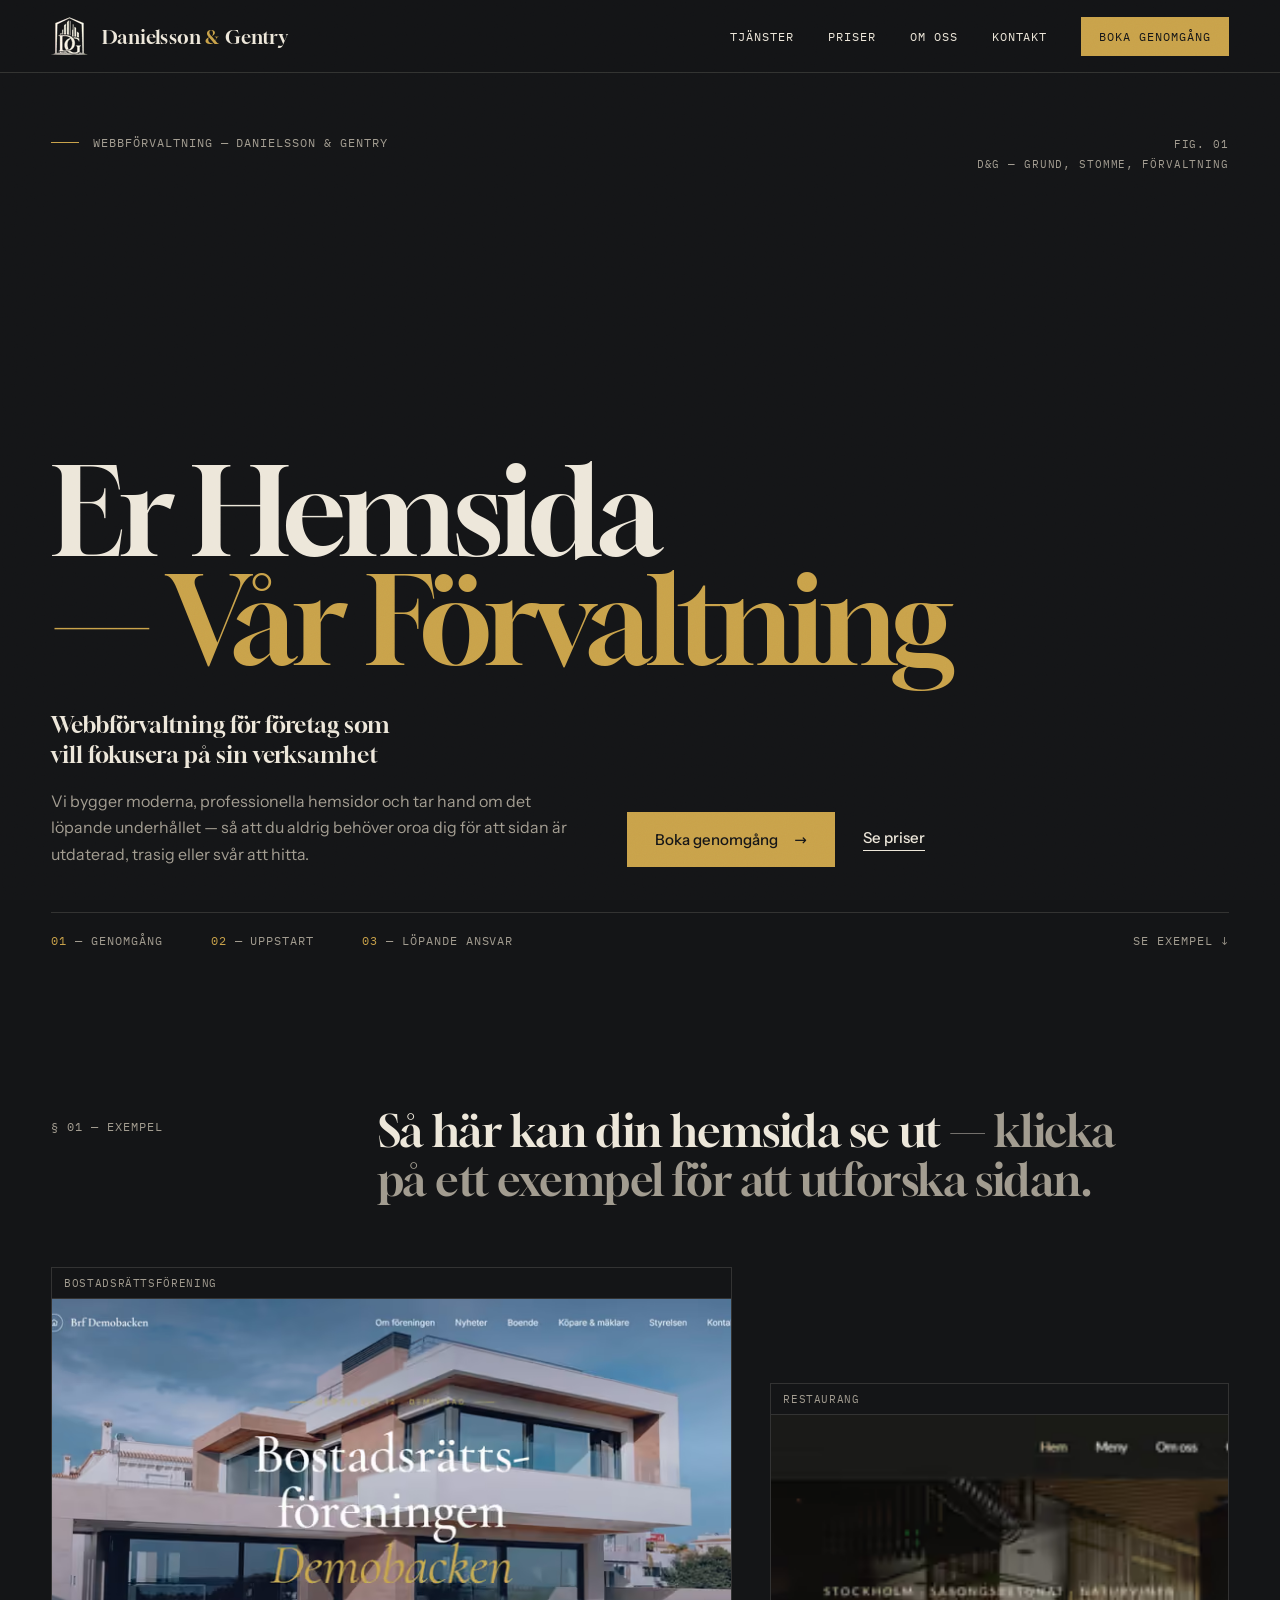
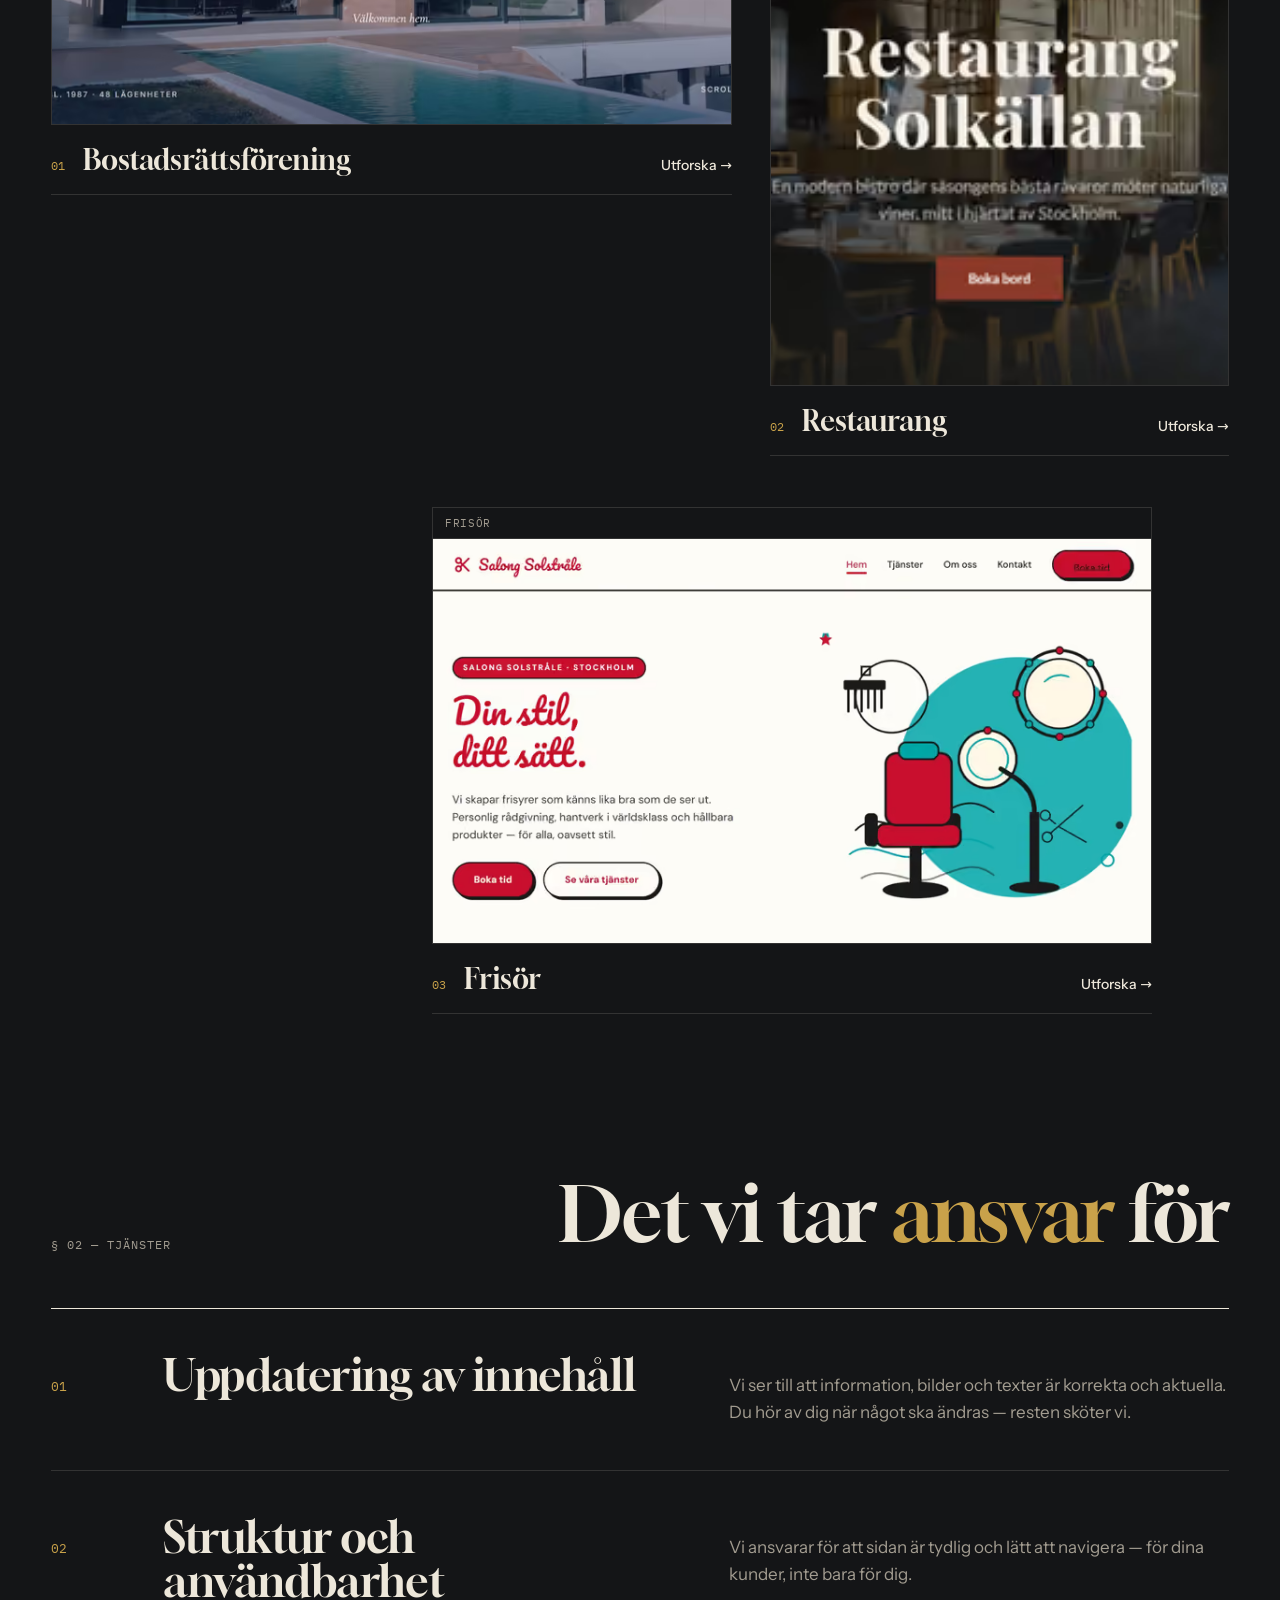
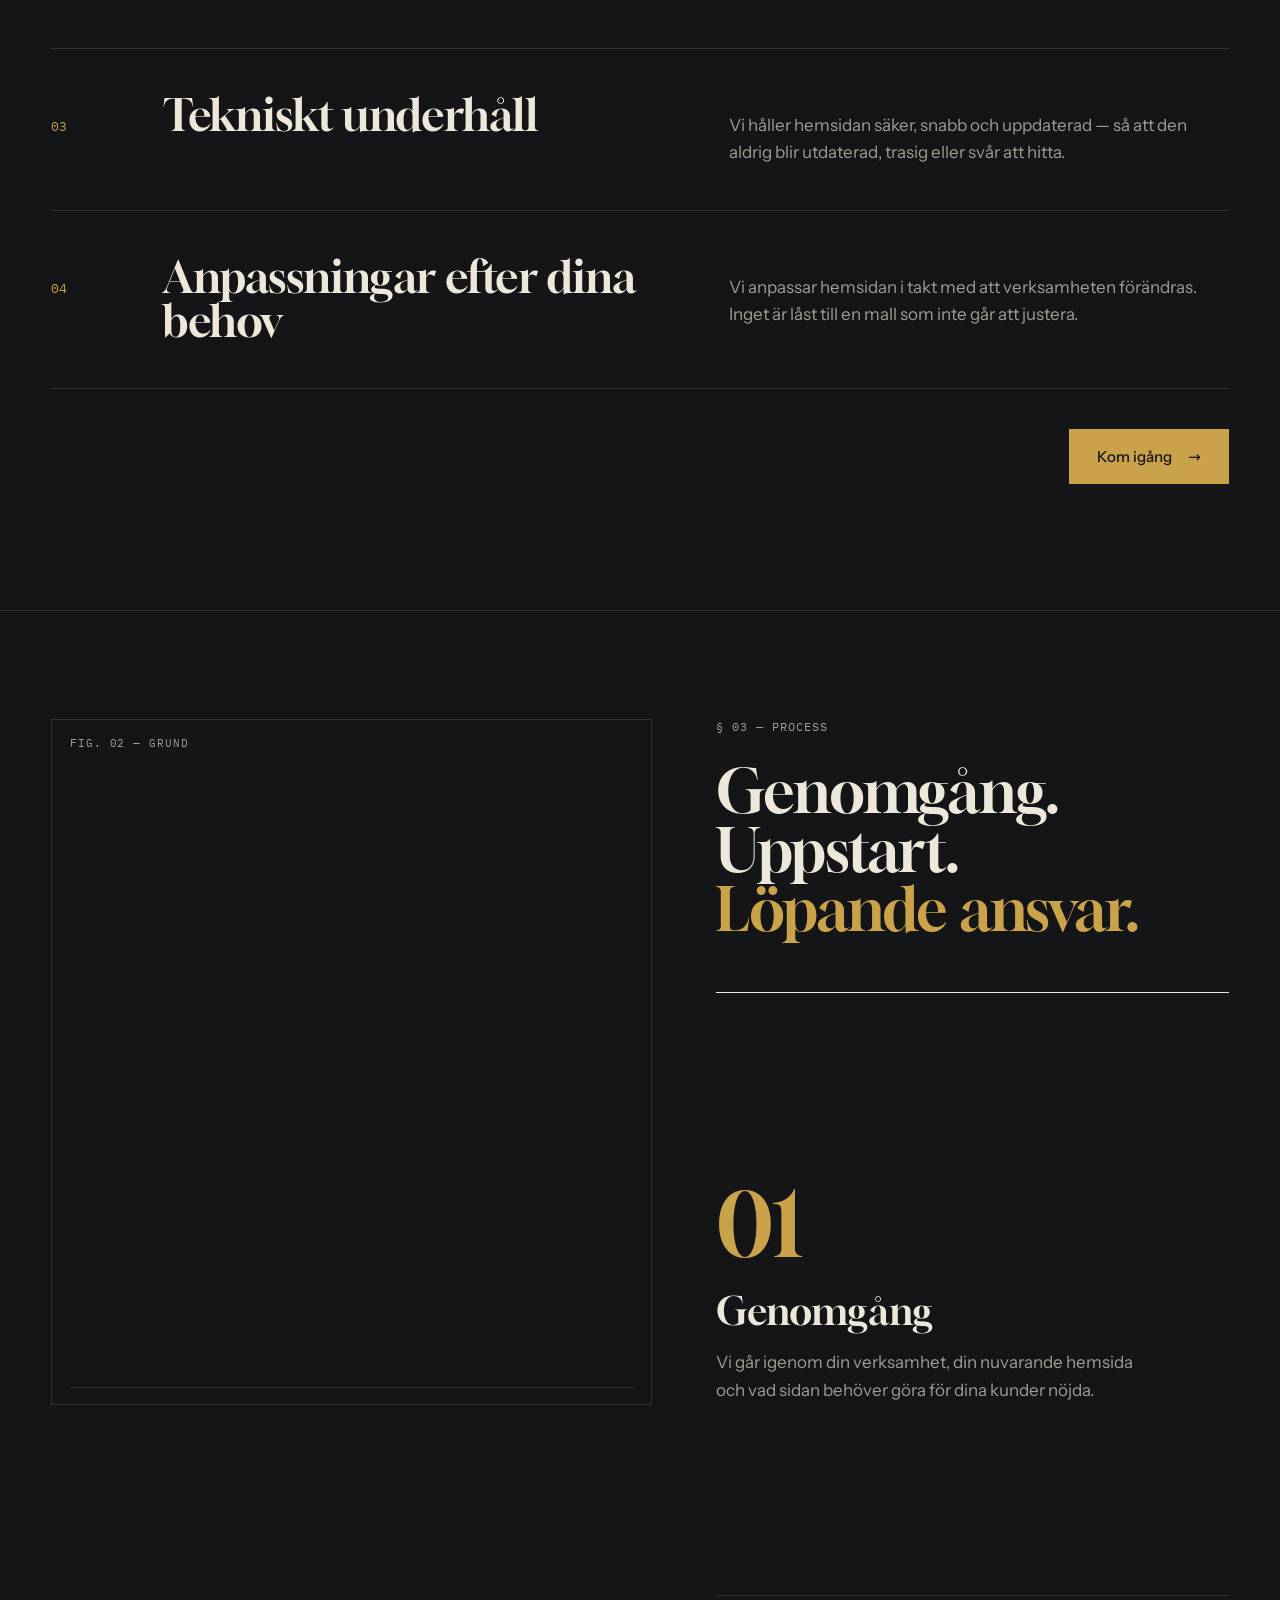
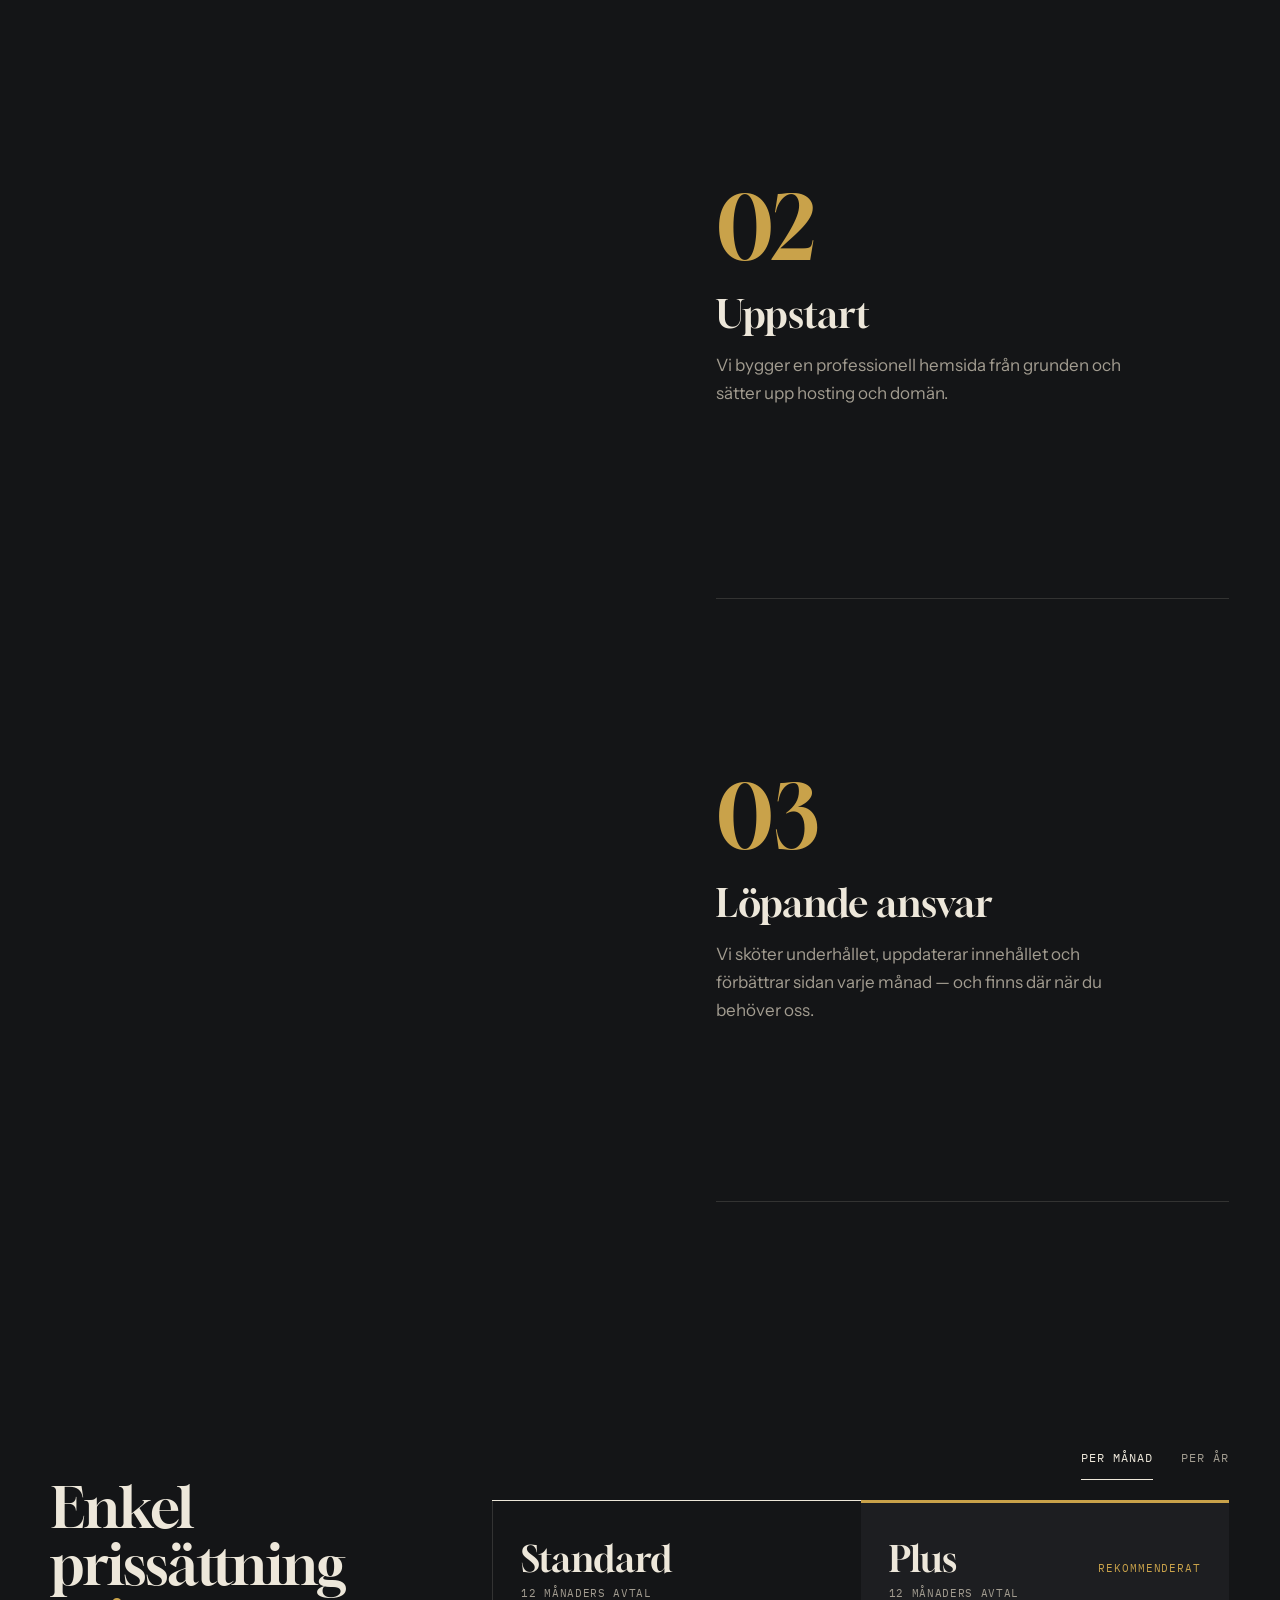
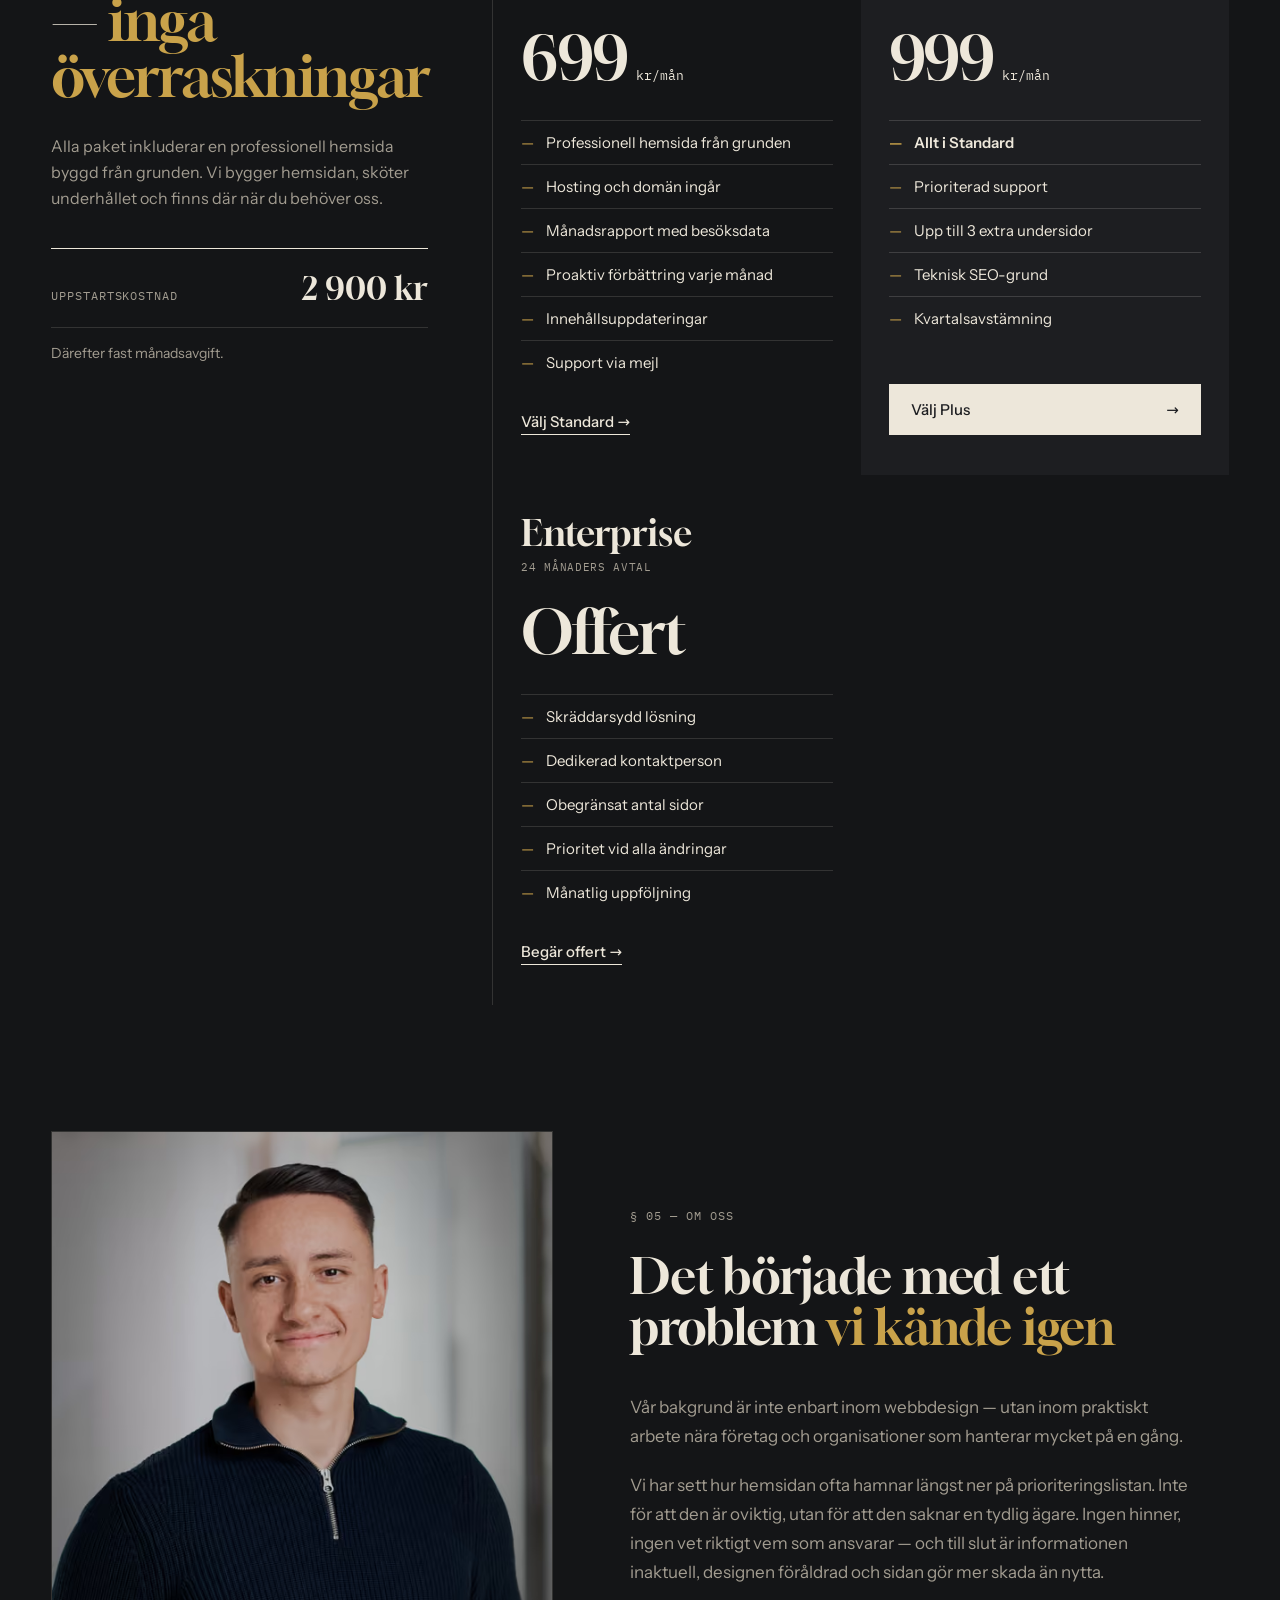
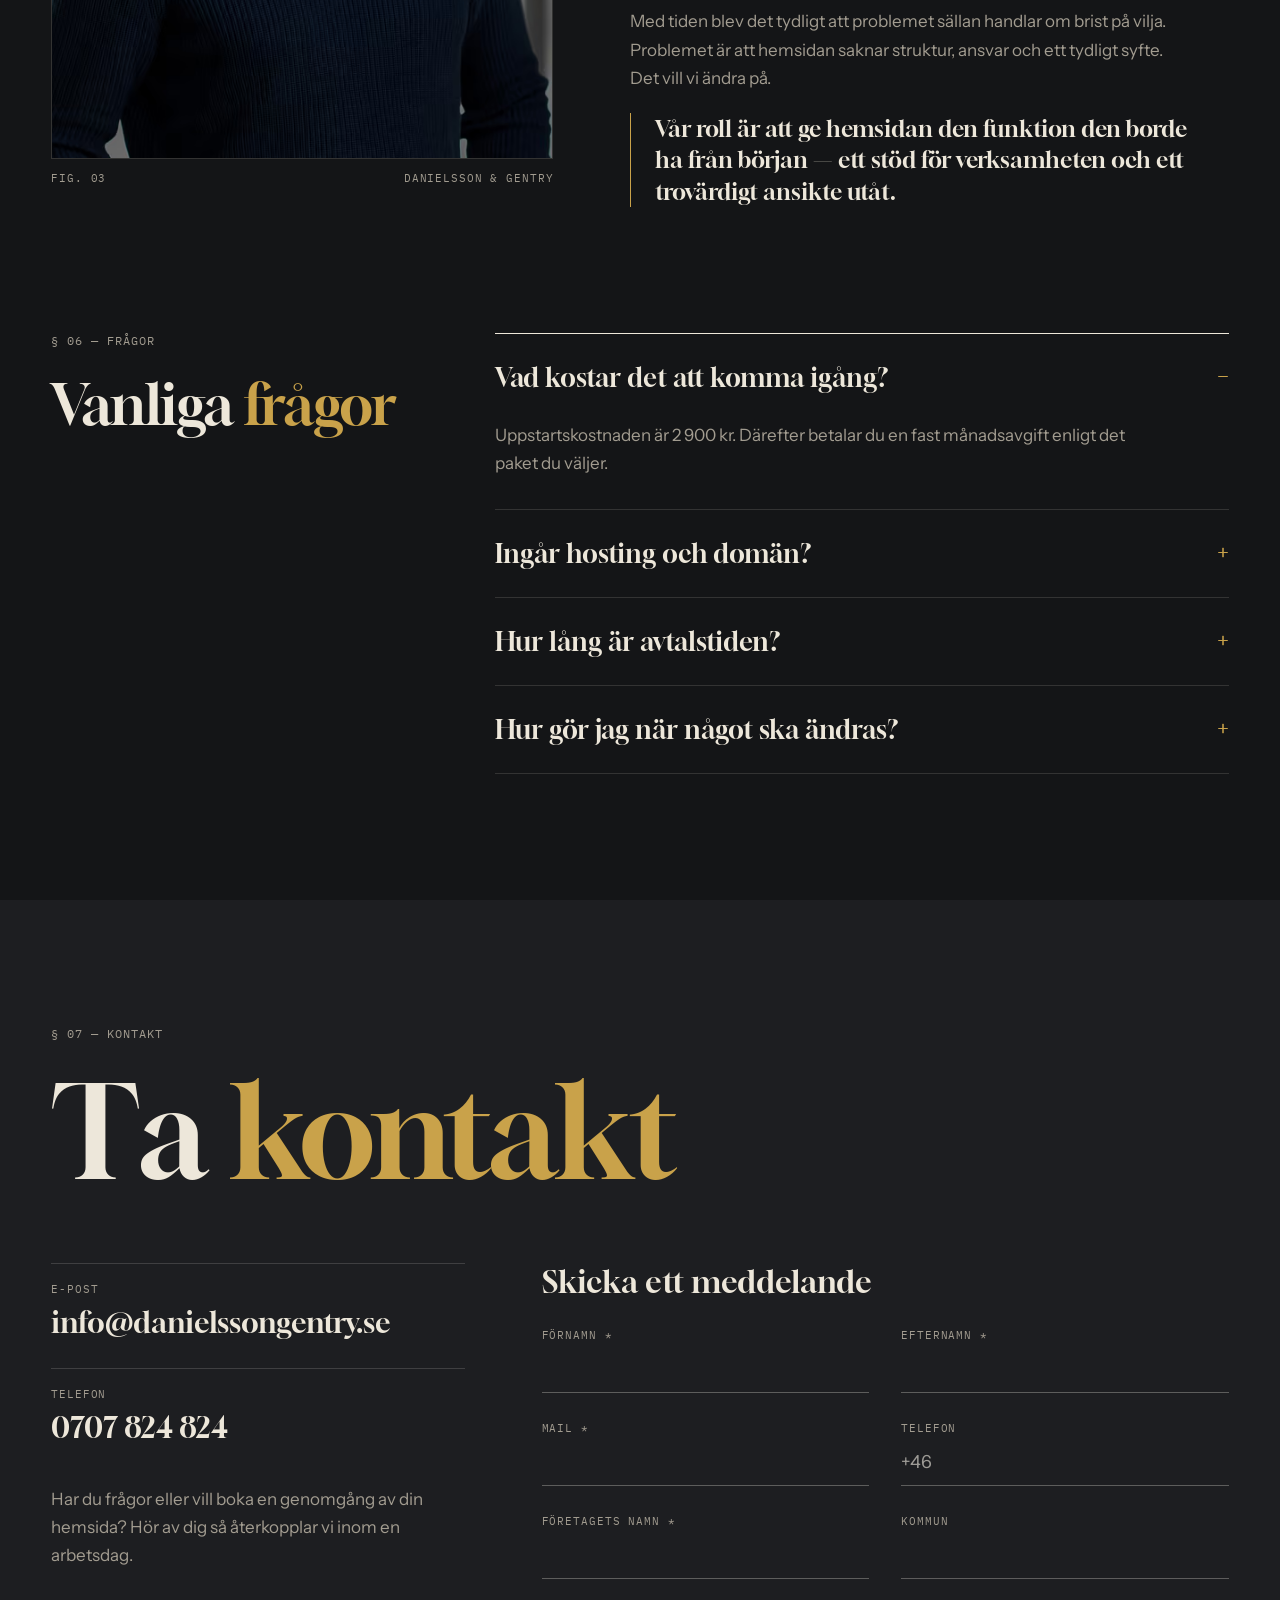
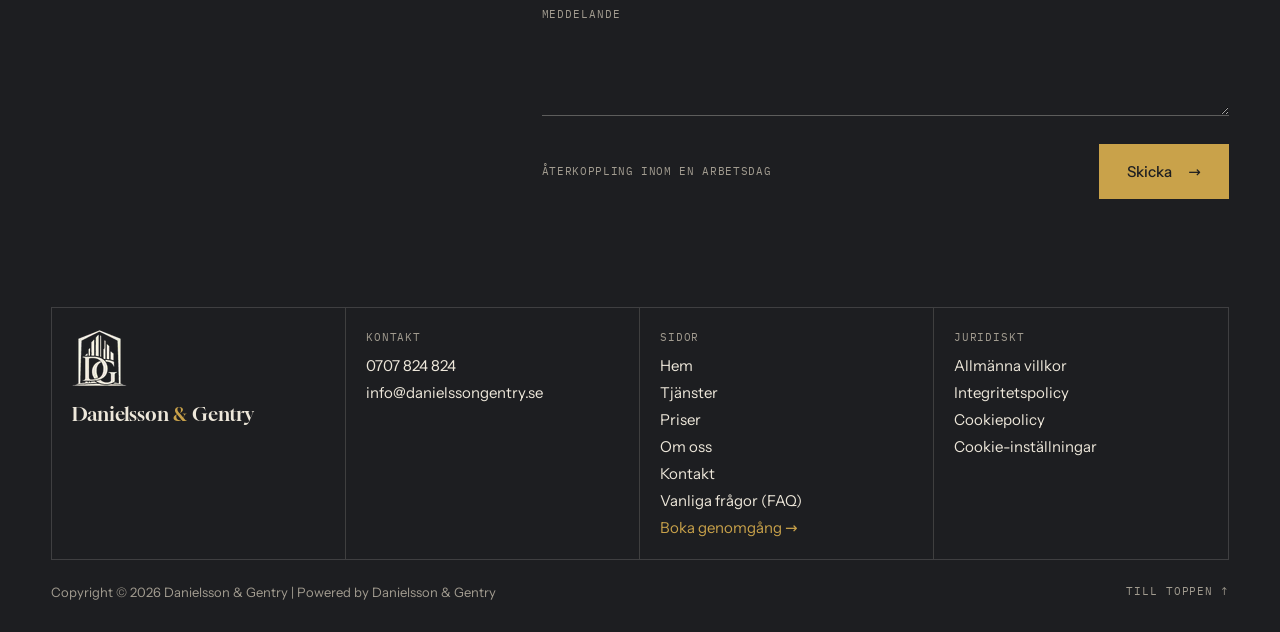
==== commit 9939eea7: "Add files via upload" ====
--- a/index.html
+++ b/index.html
@@ -1,3 +1,3 @@
 <!DOCTYPE html><html lang="sv"> <head><meta charset="utf-8"><meta name="viewport" content="width=device-width, initial-scale=1"><title>Danielsson &amp; Gentry – Webbförvaltning för företag</title><meta name="description" content="Vi bygger moderna, professionella hemsidor och tar hand om det löpande underhållet. Från 699 kr/mån."><link rel="canonical" href="https://danielssongentry.se/"><meta name="theme-color" content="#141517"><meta property="og:type" content="website"><meta property="og:site_name" content="Danielsson &#38; Gentry"><meta property="og:locale" content="sv_SE"><meta property="og:title" content="Danielsson &#38; Gentry – Webbförvaltning för företag"><meta property="og:description" content="Vi bygger moderna, professionella hemsidor och tar hand om det löpande underhållet. Från 699 kr/mån."><meta property="og:url" content="https://danielssongentry.se/"><meta property="og:image" content="https://danielssongentry.se/og-image.png"><meta property="og:image:width" content="1200"><meta property="og:image:height" content="630"><meta property="og:image:alt" content="Danielsson & Gentry – Er hemsida, vår förvaltning"><meta name="twitter:card" content="summary_large_image"><meta name="twitter:title" content="Danielsson &#38; Gentry – Webbförvaltning för företag"><meta name="twitter:description" content="Vi bygger moderna, professionella hemsidor och tar hand om det löpande underhållet. Från 699 kr/mån."><meta name="twitter:image" content="https://danielssongentry.se/og-image.png"><link rel="icon" href="/favicon.ico" sizes="32x32"><link rel="icon" type="image/png" href="/favicon-32.png" sizes="32x32"><link rel="apple-touch-icon" href="/apple-touch-icon.png"><link rel="manifest" href="/site.webmanifest"><link rel="preload" as="font" type="font/woff2" href="/_astro/gloock-latin-400-normal.3dTk9V3B.woff2" crossorigin><link rel="preload" as="font" type="font/woff2" href="/_astro/instrument-sans-latin-400-normal.DRC__1Mx.woff2" crossorigin><script type="application/ld+json">{"@context":"https://schema.org","@type":"ProfessionalService","name":"Danielsson & Gentry","url":"https://danielssongentry.se/","email":"info@danielssongentry.se","telephone":"+46707824824","image":"https://danielssongentry.se/og-image.png","address":{"@type":"PostalAddress","addressLocality":"Stockholm","addressCountry":"SE"},"areaServed":{"@type":"Country","name":"Sverige"}}</script><!-- Kundens nycklar (Web3Forms, GA4). Redigera /dg-config.js --><script src="/dg-config.js"></script><script type="module" src="/_astro/Layout.astro_astro_type_script_index_0_lang.D2qzM2a7.js"></script><link rel="stylesheet" href="/_astro/allmanna-villkor.BVaaoK7e.css">
 <style>#form-submit[disabled]{opacity:.6;cursor:progress!important}
-</style></head> <body> <a href="#main" class="skip-link">Hoppa till innehållet</a> <header style="position:fixed;top:0;left:0;right:0;z-index:50;background:rgba(20,21,23,.82);backdrop-filter:blur(12px);-webkit-backdrop-filter:blur(12px);border-bottom:1px solid rgba(237,231,218,.14)"><div style="max-width:1440px;margin:0 auto;padding:0 clamp(20px,4vw,56px);height:72px;display:flex;align-items:center;justify-content:space-between;gap:24px"><a href="#hem" style="display:flex;align-items:center;gap:14px;white-space:nowrap" aria-label="Danielsson & Gentry – startsidan"><img src="/_astro/logo-light.DVmTBRzm_KbYwx.webp" srcset="/_astro/logo-light.DVmTBRzm_KbYwx.webp 1x, /_astro/logo-light.DVmTBRzm_ai1JX.webp 2x, /_astro/logo-light.DVmTBRzm_1weSSV.webp 3x" alt loading="eager" decoding="async" style="height:38px;width:auto;display:block;" fetchpriority="auto" width="37" height="38"><span style="font-family:'Gloock',serif;font-size:19px;letter-spacing:.01em">Danielsson <span style="font-style:normal;color:#C9A24A">&amp;</span> Gentry</span></a><nav class="only-desk" aria-label="Huvudmeny" style="display:flex;align-items:center;gap:34px;font-family:'IBM Plex Mono',monospace;font-size:12px;letter-spacing:.08em;text-transform:uppercase"><a href="/tjanster/">Tjänster</a><a href="/priser/">Priser</a><a href="/om-oss/">Om oss</a><a href="/kontakt/">Kontakt</a><a href="/kontakt/" class="h-gold" style="white-space:nowrap;background:#C9A24A;color:#141517;padding:12px 18px;transition:background .3s">Boka genomgång</a></nav><button id="menu-toggle" class="only-mob" type="button" aria-expanded="false" aria-controls="mobile-menu" data-open="Stäng" data-closed="Meny" style="background:none;border:1px solid #EDE7DA;padding:10px 14px;font-family:'IBM Plex Mono',monospace;font-size:12px;letter-spacing:.08em;text-transform:uppercase;cursor:pointer;min-height:44px;min-width:72px">Meny</button></div></header><div id="mobile-menu" class="only-mob" hidden style="position:fixed;inset:72px 0 0 0;z-index:49;background:#141517;padding:28px clamp(20px,4vw,56px);overflow-y:auto"><nav aria-label="Mobilmeny" style="display:flex;flex-direction:column"><a href="/tjanster/" style="font-family:'Gloock',serif;font-size:42px;padding:14px 0;border-bottom:1px solid rgba(237,231,218,.14)">Tjänster</a><a href="/priser/" style="font-family:'Gloock',serif;font-size:42px;padding:14px 0;border-bottom:1px solid rgba(237,231,218,.14)">Priser</a><a href="/om-oss/" style="font-family:'Gloock',serif;font-size:42px;padding:14px 0;border-bottom:1px solid rgba(237,231,218,.14)">Om oss</a><a href="/kontakt/" style="font-family:'Gloock',serif;font-size:42px;padding:14px 0;border-bottom:1px solid rgba(237,231,218,.14)">Kontakt</a><a href="/kontakt/" style="margin-top:28px;background:#C9A24A;color:#141517;padding:18px 22px;font-size:16px;font-weight:500;display:flex;justify-content:space-between">Boka genomgång <span aria-hidden="true">→</span></a></nav></div> <main id="main">  <section id="hem" aria-labelledby="hem-h" style="position:relative;min-height:100svh;padding-top:72px;display:flex;flex-direction:column;overflow:hidden"> <div id="hero-scene" aria-hidden="true" style="position:absolute;inset:0"></div> <img id="hero-fallback" src="/logo-light.png" alt="" width="437" height="448" loading="lazy" decoding="async" style="display:none;position:absolute;right:8%;top:50%;height:58%;width:auto;transform:translateY(-50%);opacity:.12"> <div style="position:absolute;inset:0;pointer-events:none;background:linear-gradient(90deg,rgba(20,21,23,.94) 0%,rgba(20,21,23,.6) 34%,rgba(20,21,23,0) 60%)"></div> <div style="position:absolute;left:0;right:0;bottom:0;height:55%;pointer-events:none;background:linear-gradient(0deg,rgba(20,21,23,.96) 0%,rgba(20,21,23,.55) 45%,rgba(20,21,23,0) 100%)"></div> <div style="position:relative;z-index:2;flex:1;max-width:1440px;width:100%;box-sizing:border-box;margin:0 auto;padding:clamp(36px,7vh,80px) clamp(20px,4vw,56px) clamp(28px,5vh,48px);display:flex;flex-direction:column;justify-content:space-between;gap:48px;pointer-events:none"> <div style="display:flex;justify-content:space-between;align-items:flex-start;flex-wrap:wrap;gap:24px"> <div style="display:flex;align-items:center;gap:14px;font-family:'IBM Plex Mono',monospace;font-size:12px;letter-spacing:.08em;text-transform:uppercase;color:#A29C90"> <span style="width:28px;height:1px;background:#C9A24A;flex:none"></span><span>Webbförvaltning — Danielsson &amp; Gentry</span> </div> <div aria-hidden="true" style="font-family:'IBM Plex Mono',monospace;font-size:11px;letter-spacing:.08em;text-transform:uppercase;color:#A29C90;text-align:right;line-height:1.8">Fig. 01<br>D&amp;G — grund, stomme, förvaltning</div> </div> <div style="max-width:980px"> <h1 id="hem-h" style="font-family:'Gloock',serif;font-weight:400;font-size:clamp(56px,9.4vw,164px);line-height:.9;letter-spacing:-.03em;margin:0 0 clamp(28px,4vh,44px)">Er Hemsida<br><span style="color:#C9A24A">— Vår Förvaltning</span></h1> <div style="display:flex;flex-wrap:wrap;gap:28px 56px;align-items:flex-end"> <div style="flex:1 1 360px;max-width:520px"> <p style="font-family:'Gloock',serif;font-size:clamp(21px,1.8vw,26px);line-height:1.3;margin:0 0 18px;text-wrap:balance">Webbförvaltning för företag som vill fokusera på sin verksamhet</p> <p style="font-size:16px;line-height:1.65;color:#A29C90;margin:0;text-wrap:pretty">Vi bygger moderna, professionella hemsidor och tar hand om det löpande underhållet — så att du aldrig behöver oroa dig för att sidan är utdaterad, trasig eller svår att hitta.</p> </div> <div style="display:flex;flex-wrap:wrap;gap:14px 28px;align-items:center;pointer-events:auto"> <a href="#kontakt" class="h-gold" style="background:#C9A24A;color:#141517;padding:18px 28px;font-size:15px;font-weight:500;display:flex;gap:16px;align-items:center;transition:background .3s">Boka genomgång <span aria-hidden="true">→</span></a> <a href="#priser" style="font-size:15px;font-weight:500;border-bottom:1px solid currentColor;padding-bottom:3px">Se priser</a> </div> </div> </div> </div> <div style="position:relative;z-index:2;max-width:1440px;width:100%;box-sizing:border-box;margin:0 auto;padding:0 clamp(20px,4vw,56px)"> <div style="border-top:1px solid rgba(237,231,218,.14);padding:20px 0 24px;display:flex;flex-wrap:wrap;gap:12px 48px;font-family:'IBM Plex Mono',monospace;font-size:12px;letter-spacing:.08em;text-transform:uppercase;color:#A29C90"> <span><span style="color:#C9A24A">01</span> — Genomgång</span> <span><span style="color:#C9A24A">02</span> — Uppstart</span> <span><span style="color:#C9A24A">03</span> — Löpande ansvar</span> <a href="#exempel" style="margin-left:auto">Se exempel ↓</a> </div> </div> </section> <section id="exempel" aria-labelledby="exempel-h" style="scroll-margin-top:72px;padding:clamp(96px,15vh,180px) 0 clamp(80px,12vh,150px)"> <div style="max-width:1440px;margin:0 auto;padding:0 clamp(20px,4vw,56px)"> <div style="display:flex;flex-wrap:wrap;gap:24px 64px;margin-bottom:clamp(48px,7vh,88px)"> <div data-reveal="0" style="flex:1 1 180px;max-width:280px;font-family:'IBM Plex Mono',monospace;font-size:12px;letter-spacing:.08em;text-transform:uppercase;color:#A29C90;padding-top:12px">§ 01 — Exempel</div> <h2 id="exempel-h" data-reveal="100" style="flex:4 1 520px;margin:0;font-family:'Gloock',serif;font-weight:400;font-size:clamp(30px,3.4vw,52px);line-height:1.12;letter-spacing:-.01em;text-wrap:balance">Så här kan din hemsida se ut — <span style="font-style:normal;color:#A29C90">klicka på ett exempel för att utforska sidan.</span></h2> </div> <div style="display:flex;flex-wrap:wrap;gap:clamp(32px,4vw,64px) clamp(24px,3vw,48px);align-items:flex-start"> <div data-reveal="0" style="flex:1.45 1 480px;min-width:0"> <a href="https://demo.danielssongentry.se/" class="h-card" target="_blank" rel="noopener noreferrer" aria-label="Utforska exempelsidan Bostadsrättsförening (öppnas i en ny flik)" style="display:block;border:1px solid rgba(237,231,218,.14);background:#141517;transition:border-color .3s"> <div style="height:30px;border-bottom:1px solid rgba(237,231,218,.14);display:flex;align-items:center;padding:0 12px;font-family:'IBM Plex Mono',monospace;font-size:10.5px;letter-spacing:.06em;text-transform:uppercase;color:#A29C90">Bostadsrättsförening</div> <div style="position:relative;aspect-ratio:16/10"> <picture> <source srcset="/_astro/ex-brf.C4pypkWK_X4b78.avif 480w, /_astro/ex-brf.C4pypkWK_Z1v04Ej.avif 800w, /_astro/ex-brf.C4pypkWK_ZJd5dz.avif 1200w, /_astro/ex-brf.C4pypkWK_fFJOd.avif 1600w" type="image/avif" sizes="(min-width: 1000px) 56vw, 100vw"><source srcset="/_astro/ex-brf.C4pypkWK_2bAPvk.webp 480w, /_astro/ex-brf.C4pypkWK_Zhspg7.webp 800w, /_astro/ex-brf.C4pypkWK_1wYqkY.webp 1200w, /_astro/ex-brf.C4pypkWK_2wSgnL.webp 1600w" type="image/webp" sizes="(min-width: 1000px) 56vw, 100vw">  <img src="/_astro/ex-brf.C4pypkWK_tMekk.jpg" srcset="/_astro/ex-brf.C4pypkWK_ZOxmxc.jpg 480w, /_astro/ex-brf.C4pypkWK_1Lzvui.jpg 800w, /_astro/ex-brf.C4pypkWK_Zv6AHs.jpg 1200w, /_astro/ex-brf.C4pypkWK_tMekk.jpg 1600w" alt="Skärmbild av exempelsida för en bostadsrättsförening" sizes="(min-width: 1000px) 56vw, 100vw" loading="lazy" decoding="async" style="position:absolute;inset:0;width:100%;height:100%;object-fit:cover;object-position:center top;display:block" fetchpriority="auto" width="1600" height="862"> </picture> </div> </a> <a href="https://demo.danielssongentry.se/" target="_blank" rel="noopener noreferrer" style="display:flex;align-items:baseline;gap:18px;padding:18px 0;border-bottom:1px solid rgba(237,231,218,.14)"><span style="font-family:'IBM Plex Mono',monospace;font-size:12px;color:#C9A24A">01</span><span style="font-family:'Gloock',serif;font-size:clamp(24px,2.2vw,32px);flex:1">Bostadsrättsförening</span><span style="font-size:14px;font-weight:500">Utforska <span aria-hidden="true">→</span><span class="sr-only"> (öppnas i en ny flik)</span></span></a> </div><div data-reveal="120" style="flex:1 1 320px;min-width:0;margin-top:clamp(0px,9vw,160px)"> <a href="https://demo3.danielssongentry.se/" class="h-card" target="_blank" rel="noopener noreferrer" aria-label="Utforska exempelsidan Restaurang (öppnas i en ny flik)" style="display:block;border:1px solid rgba(237,231,218,.14);background:#141517;transition:border-color .3s"> <div style="height:30px;border-bottom:1px solid rgba(237,231,218,.14);display:flex;align-items:center;padding:0 12px;font-family:'IBM Plex Mono',monospace;font-size:10.5px;letter-spacing:.06em;text-transform:uppercase;color:#A29C90">Restaurang</div> <div style="position:relative;aspect-ratio:4/5"> <picture> <source srcset="/_astro/ex-restaurang.zPwfCpo4_12MVip.avif 480w, /_astro/ex-restaurang.zPwfCpo4_RfLjK.avif 800w, /_astro/ex-restaurang.zPwfCpo4_1rKmjV.avif 1200w, /_astro/ex-restaurang.zPwfCpo4_Z1IDIuC.avif 1600w" type="image/avif" sizes="(min-width: 1000px) 34vw, 100vw"><source srcset="/_astro/ex-restaurang.zPwfCpo4_1pzlF6.webp 480w, /_astro/ex-restaurang.zPwfCpo4_1f2bGr.webp 800w, /_astro/ex-restaurang.zPwfCpo4_Z2dJaAw.webp 1200w, /_astro/ex-restaurang.zPwfCpo4_ZjW7B9.webp 1600w" type="image/webp" sizes="(min-width: 1000px) 34vw, 100vw">  <img src="/_astro/ex-restaurang.zPwfCpo4_1J9naF.jpg" srcset="/_astro/ex-restaurang.zPwfCpo4_ZXrmUi.jpg 480w, /_astro/ex-restaurang.zPwfCpo4_Z18YwSW.jpg 800w, /_astro/ex-restaurang.zPwfCpo4_Z9CENH.jpg 1200w, /_astro/ex-restaurang.zPwfCpo4_1J9naF.jpg 1600w" alt="Skärmbild av exempelsida för en restaurang" sizes="(min-width: 1000px) 34vw, 100vw" loading="lazy" decoding="async" style="position:absolute;inset:0;width:100%;height:100%;object-fit:cover;object-position:center top;display:block" fetchpriority="auto" width="1600" height="864"> </picture> </div> </a> <a href="https://demo3.danielssongentry.se/" target="_blank" rel="noopener noreferrer" style="display:flex;align-items:baseline;gap:18px;padding:18px 0;border-bottom:1px solid rgba(237,231,218,.14)"><span style="font-family:'IBM Plex Mono',monospace;font-size:12px;color:#C9A24A">02</span><span style="font-family:'Gloock',serif;font-size:clamp(24px,2.2vw,32px);flex:1">Restaurang</span><span style="font-size:14px;font-weight:500">Utforska <span aria-hidden="true">→</span><span class="sr-only"> (öppnas i en ny flik)</span></span></a> </div><div data-reveal="0" style="flex:0 1 720px;min-width:0;margin-left:auto;margin-right:clamp(0px,6vw,120px)"> <a href="https://demo2.danielssongentry.se/" class="h-card" target="_blank" rel="noopener noreferrer" aria-label="Utforska exempelsidan Frisör (öppnas i en ny flik)" style="display:block;border:1px solid rgba(237,231,218,.14);background:#141517;transition:border-color .3s"> <div style="height:30px;border-bottom:1px solid rgba(237,231,218,.14);display:flex;align-items:center;padding:0 12px;font-family:'IBM Plex Mono',monospace;font-size:10.5px;letter-spacing:.06em;text-transform:uppercase;color:#A29C90">Frisör</div> <div style="position:relative;aspect-ratio:16/9"> <picture> <source srcset="/_astro/ex-frisor.D4IjoUYv_2s2w1V.avif 480w, /_astro/ex-frisor.D4IjoUYv_ZFFWCz.avif 800w, /_astro/ex-frisor.D4IjoUYv_Z2c9U1C.avif 1200w, /_astro/ex-frisor.D4IjoUYv_1pS3L.avif 1600w" type="image/avif" sizes="(min-width: 1000px) 50vw, 100vw"><source srcset="/_astro/ex-frisor.D4IjoUYv_Z1iKCb6.webp 480w, /_astro/ex-frisor.D4IjoUYv_CH1Xk.webp 800w, /_astro/ex-frisor.D4IjoUYv_Z21ygO9.webp 1200w, /_astro/ex-frisor.D4IjoUYv_c1wgf.webp 1600w" type="image/webp" sizes="(min-width: 1000px) 50vw, 100vw">  <img src="/_astro/ex-frisor.D4IjoUYv_Z1gNWoJ.jpg" srcset="/_astro/ex-frisor.D4IjoUYv_Vq4c6.jpg 480w, /_astro/ex-frisor.D4IjoUYv_Z2cipsp.jpg 800w, /_astro/ex-frisor.D4IjoUYv_1zMnjN.jpg 1200w, /_astro/ex-frisor.D4IjoUYv_Z1gNWoJ.jpg 1600w" alt="Skärmbild av exempelsida för en frisör" sizes="(min-width: 1000px) 50vw, 100vw" loading="lazy" decoding="async" style="position:absolute;inset:0;width:100%;height:100%;object-fit:cover;object-position:center top;display:block" fetchpriority="auto" width="1600" height="863"> </picture> </div> </a> <a href="https://demo2.danielssongentry.se/" target="_blank" rel="noopener noreferrer" style="display:flex;align-items:baseline;gap:18px;padding:18px 0;border-bottom:1px solid rgba(237,231,218,.14)"><span style="font-family:'IBM Plex Mono',monospace;font-size:12px;color:#C9A24A">03</span><span style="font-family:'Gloock',serif;font-size:clamp(24px,2.2vw,32px);flex:1">Frisör</span><span style="font-size:14px;font-weight:500">Utforska <span aria-hidden="true">→</span><span class="sr-only"> (öppnas i en ny flik)</span></span></a> </div> </div> </div> </section> <section id="tjanster" aria-labelledby="tjanster-h" style="scroll-margin-top:72px;padding:clamp(40px,6vh,80px) 0 clamp(96px,14vh,180px)"> <div style="max-width:1440px;margin:0 auto;padding:0 clamp(20px,4vw,56px)"> <div style="display:flex;flex-wrap:wrap;justify-content:space-between;align-items:flex-end;gap:24px;margin-bottom:56px"> <div data-reveal="0" style="font-family:'IBM Plex Mono',monospace;font-size:12px;letter-spacing:.08em;text-transform:uppercase;color:#A29C90">§ 02 — Tjänster</div> <h2 id="tjanster-h" data-reveal="100" style="font-family:'Gloock',serif;font-weight:400;font-size:clamp(44px,6vw,96px);line-height:.98;letter-spacing:-.02em;margin:0;text-align:right">Det vi tar <span style="font-style:normal;color:#C9A24A">ansvar</span> för</h2> </div> <div data-reveal="0"> <div class="h-row" style="display:flex;flex-wrap:wrap;gap:16px 40px;padding:44px 0;border-top:1px solid #EDE7DA;align-items:baseline;transition:padding .6s cubic-bezier(.2,.7,.1,1)"> <div style="flex:0 0 72px;font-family:'IBM Plex Mono',monospace;font-size:13px;color:#C9A24A">01</div> <h3 style="flex:1 1 320px;margin:0;font-family:'Gloock',serif;font-weight:400;font-size:clamp(30px,3.4vw,52px);line-height:1.02;letter-spacing:-.01em">Uppdatering av innehåll</h3> <p style="flex:1 1 300px;max-width:500px;margin:0;font-size:17px;line-height:1.6;color:#A29C90;text-wrap:pretty">Vi ser till att information, bilder och texter är korrekta och aktuella. Du hör av dig när något ska ändras — resten sköter vi.</p> </div> </div><div data-reveal="0"> <div class="h-row" style="display:flex;flex-wrap:wrap;gap:16px 40px;padding:44px 0;border-top:1px solid rgba(237,231,218,.14);align-items:baseline;transition:padding .6s cubic-bezier(.2,.7,.1,1)"> <div style="flex:0 0 72px;font-family:'IBM Plex Mono',monospace;font-size:13px;color:#C9A24A">02</div> <h3 style="flex:1 1 320px;margin:0;font-family:'Gloock',serif;font-weight:400;font-size:clamp(30px,3.4vw,52px);line-height:1.02;letter-spacing:-.01em">Struktur och användbarhet</h3> <p style="flex:1 1 300px;max-width:500px;margin:0;font-size:17px;line-height:1.6;color:#A29C90;text-wrap:pretty">Vi ansvarar för att sidan är tydlig och lätt att navigera — för dina kunder, inte bara för dig.</p> </div> </div><div data-reveal="0"> <div class="h-row" style="display:flex;flex-wrap:wrap;gap:16px 40px;padding:44px 0;border-top:1px solid rgba(237,231,218,.14);align-items:baseline;transition:padding .6s cubic-bezier(.2,.7,.1,1)"> <div style="flex:0 0 72px;font-family:'IBM Plex Mono',monospace;font-size:13px;color:#C9A24A">03</div> <h3 style="flex:1 1 320px;margin:0;font-family:'Gloock',serif;font-weight:400;font-size:clamp(30px,3.4vw,52px);line-height:1.02;letter-spacing:-.01em">Tekniskt underhåll</h3> <p style="flex:1 1 300px;max-width:500px;margin:0;font-size:17px;line-height:1.6;color:#A29C90;text-wrap:pretty">Vi håller hemsidan säker, snabb och uppdaterad — så att den aldrig blir utdaterad, trasig eller svår att hitta.</p> </div> </div><div data-reveal="0"> <div class="h-row" style="display:flex;flex-wrap:wrap;gap:16px 40px;padding:44px 0;border-top:1px solid rgba(237,231,218,.14);border-bottom:1px solid rgba(237,231,218,.14);align-items:baseline;transition:padding .6s cubic-bezier(.2,.7,.1,1)"> <div style="flex:0 0 72px;font-family:'IBM Plex Mono',monospace;font-size:13px;color:#C9A24A">04</div> <h3 style="flex:1 1 320px;margin:0;font-family:'Gloock',serif;font-weight:400;font-size:clamp(30px,3.4vw,52px);line-height:1.02;letter-spacing:-.01em">Anpassningar efter dina behov</h3> <p style="flex:1 1 300px;max-width:500px;margin:0;font-size:17px;line-height:1.6;color:#A29C90;text-wrap:pretty">Vi anpassar hemsidan i takt med att verksamheten förändras. Inget är låst till en mall som inte går att justera.</p> </div> </div> <div data-reveal="0" style="display:flex;justify-content:flex-end;margin-top:40px"> <a href="#kontakt" class="h-gold" style="background:#C9A24A;color:#141517;padding:18px 28px;font-size:15px;font-weight:500;display:flex;gap:16px;transition:background .3s">Kom igång <span aria-hidden="true">→</span></a> </div> </div> </section> <section id="process" aria-labelledby="process-h" style="scroll-margin-top:72px;border-top:1px solid rgba(237,231,218,.14);padding:clamp(80px,12vh,140px) 0"> <div style="max-width:1440px;margin:0 auto;padding:0 clamp(20px,4vw,56px)" class="proc-outer"> <div class="proc-wrap"> <div class="proc-box"> <div id="proc-scene" style="position:absolute;inset:0" aria-hidden="true"></div> <div style="position:absolute;top:16px;left:18px;font-family:'IBM Plex Mono',monospace;font-size:11px;letter-spacing:.08em;text-transform:uppercase;color:#A29C90;pointer-events:none">Fig. 02 — <span id="proc-label">Grund</span></div> <div style="position:absolute;bottom:16px;left:18px;right:18px;height:1px;background:rgba(237,231,218,.14);pointer-events:none"><div id="proc-bar" style="height:1px;background:#C9A24A;width:0%"></div></div> </div> <div class="proc-col"> <div style="padding-bottom:clamp(32px,6vh,80px)"><div class="proc-card"> <div style="font-family:'IBM Plex Mono',monospace;font-size:12px;letter-spacing:.08em;text-transform:uppercase;color:#A29C90;margin-bottom:28px">§ 03 — Process</div> <h2 id="process-h" style="font-family:'Gloock',serif;font-weight:400;font-size:clamp(40px,4.6vw,72px);line-height:1;letter-spacing:-.02em;margin:0;text-wrap:balance">Genomgång. Uppstart. <span style="font-style:normal;color:#C9A24A">Löpande ansvar.</span></h2> </div></div> <div class="proc-step" data-step="0" style="border-top:1px solid #EDE7DA;"><div class="proc-card"> <div style="font-family:'Gloock',serif;font-style:normal;font-size:88px;line-height:.9;color:#C9A24A;margin-bottom:24px">01</div> <h3 style="margin:0 0 14px;font-family:'Gloock',serif;font-weight:400;font-size:clamp(32px,3vw,44px)">Genomgång</h3> <p style="margin:0;font-size:17px;line-height:1.65;color:#A29C90;max-width:440px">Vi går igenom din verksamhet, din nuvarande hemsida och vad sidan behöver göra för dina kunder nöjda.</p> </div></div><div class="proc-step" data-step="1" style="border-top:1px solid rgba(237,231,218,.14);"><div class="proc-card"> <div style="font-family:'Gloock',serif;font-style:normal;font-size:88px;line-height:.9;color:#C9A24A;margin-bottom:24px">02</div> <h3 style="margin:0 0 14px;font-family:'Gloock',serif;font-weight:400;font-size:clamp(32px,3vw,44px)">Uppstart</h3> <p style="margin:0;font-size:17px;line-height:1.65;color:#A29C90;max-width:440px">Vi bygger en professionell hemsida från grunden och sätter upp hosting och domän.</p> </div></div><div class="proc-step" data-step="2" style="border-top:1px solid rgba(237,231,218,.14);border-bottom:1px solid rgba(237,231,218,.14);"><div class="proc-card"> <div style="font-family:'Gloock',serif;font-style:normal;font-size:88px;line-height:.9;color:#C9A24A;margin-bottom:24px">03</div> <h3 style="margin:0 0 14px;font-family:'Gloock',serif;font-weight:400;font-size:clamp(32px,3vw,44px)">Löpande ansvar</h3> <p style="margin:0;font-size:17px;line-height:1.65;color:#A29C90;max-width:440px">Vi sköter underhållet, uppdaterar innehållet och förbättrar sidan varje månad — och finns där när du behöver oss.</p> </div></div> </div> </div> </div> </section> <section id="priser" aria-labelledby="priser-h" style="scroll-margin-top:72px;padding:clamp(96px,14vh,180px) 0"> <div style="max-width:1440px;margin:0 auto;padding:0 clamp(20px,4vw,56px)"> <div style="display:flex;flex-wrap:wrap;gap:48px clamp(40px,5vw,96px)"> <div style="flex:1 1 280px;max-width:400px"> <div data-reveal="0" style="font-family:'IBM Plex Mono',monospace;font-size:12px;letter-spacing:.08em;text-transform:uppercase;color:#A29C90;margin-bottom:28px">§ 04 — Priser</div> <h2 id="priser-h" data-reveal="80" style="font-family:'Gloock',serif;font-weight:400;font-size:clamp(40px,4.4vw,68px);line-height:1;letter-spacing:-.02em;margin:0 0 28px;text-wrap:balance">Enkel prissättning — <span style="font-style:normal;color:#C9A24A">inga överraskningar</span></h2> <p data-reveal="140" style="font-size:16px;line-height:1.65;color:#A29C90;margin:0 0 36px">Alla paket inkluderar en professionell hemsida byggd från grunden. Vi bygger hemsidan, sköter underhållet och finns där när du behöver oss.</p> <div data-reveal="180" style="border-top:1px solid #EDE7DA;border-bottom:1px solid rgba(237,231,218,.14);padding:20px 0;display:flex;justify-content:space-between;align-items:baseline;gap:16px;flex-wrap:wrap"> <span style="font-family:'IBM Plex Mono',monospace;font-size:11.5px;letter-spacing:.08em;text-transform:uppercase;color:#A29C90">Uppstartskostnad</span> <span style="font-family:'Gloock',serif;font-size:32px">2 900 kr</span> </div> <p data-reveal="200" style="font-size:14px;line-height:1.6;color:#A29C90;margin:14px 0 0">Därefter fast månadsavgift.</p> </div> <div style="flex:3 1 640px;min-width:0"> <div id="pricing"> <div data-reveal="80" style="display:flex;justify-content:flex-end;gap:28px;margin-bottom:20px;font-family:'IBM Plex Mono',monospace;font-size:12px;letter-spacing:.08em;text-transform:uppercase" role="group" aria-label="Visa pris per månad eller per år"> <button type="button" data-period="m" aria-pressed="true" style="background:none;border:0;border-bottom:1px solid #EDE7DA;color:#EDE7DA;padding:10px 0;cursor:pointer;letter-spacing:.08em;text-transform:uppercase;min-height:44px">Per månad</button> <button type="button" data-period="y" aria-pressed="false" style="background:none;border:0;border-bottom:1px solid transparent;color:#A29C90;padding:10px 0;cursor:pointer;letter-spacing:.08em;text-transform:uppercase;min-height:44px">Per år</button> </div> <div data-reveal="120" style="display:grid;grid-template-columns:repeat(auto-fit,minmax(250px,1fr));border-top:1px solid #EDE7DA"> <div style="padding:36px 28px 40px;border-left:1px solid rgba(237,231,218,.14);display:flex;flex-direction:column"> <h3 style="margin:0 0 6px;font-family:'Gloock',serif;font-weight:400;font-size:36px">Standard</h3> <div style="font-family:'IBM Plex Mono',monospace;font-size:11px;letter-spacing:.06em;text-transform:uppercase;color:#A29C90;margin-bottom:28px">12 månaders avtal</div> <div style="display:flex;align-items:baseline;gap:8px;margin-bottom:32px"><span style="font-family:'Gloock',serif;font-size:60px;line-height:1;letter-spacing:-.02em" data-price data-m="699" data-y="8 388">699</span><span style="font-family:'IBM Plex Mono',monospace;font-size:13px" data-unit data-m="kr/mån" data-y="kr/år">kr/mån</span></div> <ul style="font-size:15px;flex:1;list-style:none;margin:0;padding:0"><li style="display:flex;gap:12px;padding:12px 0;border-top:1px solid rgba(237,231,218,.14)"><span style="color:#C9A24A" aria-hidden="true">—</span>Professionell hemsida från grunden</li><li style="display:flex;gap:12px;padding:12px 0;border-top:1px solid rgba(237,231,218,.14)"><span style="color:#C9A24A" aria-hidden="true">—</span>Hosting och domän ingår</li><li style="display:flex;gap:12px;padding:12px 0;border-top:1px solid rgba(237,231,218,.14)"><span style="color:#C9A24A" aria-hidden="true">—</span>Månadsrapport med besöksdata</li><li style="display:flex;gap:12px;padding:12px 0;border-top:1px solid rgba(237,231,218,.14)"><span style="color:#C9A24A" aria-hidden="true">—</span>Proaktiv förbättring varje månad</li><li style="display:flex;gap:12px;padding:12px 0;border-top:1px solid rgba(237,231,218,.14)"><span style="color:#C9A24A" aria-hidden="true">—</span>Innehållsuppdateringar</li><li style="display:flex;gap:12px;padding:12px 0;border-top:1px solid rgba(237,231,218,.14)"><span style="color:#C9A24A" aria-hidden="true">—</span>Support via mejl</li></ul> <a href="#kontakt" style="margin-top:28px;font-size:15px;font-weight:500;border-bottom:1px solid currentColor;padding-bottom:3px;align-self:flex-start">Välj Standard →</a> </div> <div style="padding:36px 28px 40px;background:#1D1E21;color:#EDE7DA;display:flex;flex-direction:column;position:relative"> <div style="position:absolute;top:-1px;left:0;right:0;height:3px;background:#C9A24A"></div> <div style="display:flex;justify-content:space-between;align-items:baseline;gap:12px;margin-bottom:6px"><h3 style="margin:0;font-family:'Gloock',serif;font-weight:400;font-size:36px">Plus</h3><span style="font-family:'IBM Plex Mono',monospace;font-size:11px;letter-spacing:.08em;text-transform:uppercase;color:#C9A24A">Rekommenderat</span></div> <div style="font-family:'IBM Plex Mono',monospace;font-size:11px;letter-spacing:.06em;text-transform:uppercase;color:#A29C90;margin-bottom:28px">12 månaders avtal</div> <div style="display:flex;align-items:baseline;gap:8px;margin-bottom:32px"><span style="font-family:'Gloock',serif;font-size:60px;line-height:1;letter-spacing:-.02em" data-price data-m="999" data-y="11 988">999</span><span style="font-family:'IBM Plex Mono',monospace;font-size:13px" data-unit data-m="kr/mån" data-y="kr/år">kr/mån</span></div> <ul style="font-size:15px;flex:1;list-style:none;margin:0;padding:0"><li style="display:flex;gap:12px;padding:12px 0;border-top:1px solid rgba(242,237,227,.16);font-weight:600"><span style="color:#C9A24A" aria-hidden="true">—</span>Allt i Standard</li><li style="display:flex;gap:12px;padding:12px 0;border-top:1px solid rgba(242,237,227,.16)"><span style="color:#C9A24A" aria-hidden="true">—</span>Prioriterad support</li><li style="display:flex;gap:12px;padding:12px 0;border-top:1px solid rgba(242,237,227,.16)"><span style="color:#C9A24A" aria-hidden="true">—</span>Upp till 3 extra undersidor</li><li style="display:flex;gap:12px;padding:12px 0;border-top:1px solid rgba(242,237,227,.16)"><span style="color:#C9A24A" aria-hidden="true">—</span>Teknisk SEO-grund</li><li style="display:flex;gap:12px;padding:12px 0;border-top:1px solid rgba(242,237,227,.16)"><span style="color:#C9A24A" aria-hidden="true">—</span>Kvartalsavstämning</li></ul> <a href="#kontakt" class="h-plus" style="margin-top:28px;background:#EDE7DA;color:#1D1E21;padding:16px 22px;font-size:15px;font-weight:500;display:flex;justify-content:space-between;transition:background .3s">Välj Plus <span aria-hidden="true">→</span></a> </div> <div style="padding:36px 28px 40px;border-left:1px solid rgba(237,231,218,.14);display:flex;flex-direction:column"> <h3 style="margin:0 0 6px;font-family:'Gloock',serif;font-weight:400;font-size:36px">Enterprise</h3> <div style="font-family:'IBM Plex Mono',monospace;font-size:11px;letter-spacing:.06em;text-transform:uppercase;color:#A29C90;margin-bottom:28px">24 månaders avtal</div> <div style="display:flex;align-items:baseline;gap:8px;margin-bottom:32px"><span style="font-family:'Gloock',serif;font-style:normal;font-size:60px;line-height:1;letter-spacing:-.02em">Offert</span></div> <ul style="font-size:15px;flex:1;list-style:none;margin:0;padding:0"><li style="display:flex;gap:12px;padding:12px 0;border-top:1px solid rgba(237,231,218,.14)"><span style="color:#C9A24A" aria-hidden="true">—</span>Skräddarsydd lösning</li><li style="display:flex;gap:12px;padding:12px 0;border-top:1px solid rgba(237,231,218,.14)"><span style="color:#C9A24A" aria-hidden="true">—</span>Dedikerad kontaktperson</li><li style="display:flex;gap:12px;padding:12px 0;border-top:1px solid rgba(237,231,218,.14)"><span style="color:#C9A24A" aria-hidden="true">—</span>Obegränsat antal sidor</li><li style="display:flex;gap:12px;padding:12px 0;border-top:1px solid rgba(237,231,218,.14)"><span style="color:#C9A24A" aria-hidden="true">—</span>Prioritet vid alla ändringar</li><li style="display:flex;gap:12px;padding:12px 0;border-top:1px solid rgba(237,231,218,.14)"><span style="color:#C9A24A" aria-hidden="true">—</span>Månatlig uppföljning</li></ul> <a href="#kontakt" style="margin-top:28px;font-size:15px;font-weight:500;border-bottom:1px solid currentColor;padding-bottom:3px;align-self:flex-start">Begär offert →</a> </div> </div> </div> <script type="module">const r=document.getElementById("pricing");if(r){const a=r.querySelectorAll("[data-period]"),n=e=>{a.forEach(t=>{const o=t.dataset.period===e;t.setAttribute("aria-pressed",String(o)),t.style.borderBottomColor=o?"#EDE7DA":"transparent",t.style.color=o?"#EDE7DA":"#A29C90"}),r.querySelectorAll("[data-price],[data-unit]").forEach(t=>{t.textContent=t.dataset[e]??""})};a.forEach(e=>e.addEventListener("click",()=>n(e.dataset.period)))}</script> </div> </div> </div> </section> <section id="om-oss" aria-labelledby="om-oss-h" style="scroll-margin-top:72px;padding:0 0 clamp(96px,14vh,180px)"> <div style="max-width:1440px;margin:0 auto;padding:0 clamp(20px,4vw,56px);display:flex;flex-wrap:wrap;gap:56px clamp(40px,6vw,120px);align-items:flex-start"> <div data-reveal="0" style="flex:1 1 340px;max-width:560px;position:relative"> <div style="position:relative;aspect-ratio:4/5;border:1px solid rgba(237,231,218,.14)"> <picture> <source srcset="/_astro/om-oss-portratt-v6.XaPCvYL3_1SPlix.avif 400w, /_astro/om-oss-portratt-v6.XaPCvYL3_Z1SyApj.avif 560w, /_astro/om-oss-portratt-v6.XaPCvYL3_1G8ep1.avif 840w, /_astro/om-oss-portratt-v6.XaPCvYL3_Z11a1s7.avif 1120w" type="image/avif" sizes="(min-width: 900px) 560px, 100vw"><source srcset="/_astro/om-oss-portratt-v6.XaPCvYL3_Z22KjQr.webp 400w, /_astro/om-oss-portratt-v6.XaPCvYL3_ZJX7Km.webp 560w, /_astro/om-oss-portratt-v6.XaPCvYL3_1sgLXW.webp 840w, /_astro/om-oss-portratt-v6.XaPCvYL3_26zjUI.webp 1120w" type="image/webp" sizes="(min-width: 900px) 560px, 100vw">  <img src="/_astro/om-oss-portratt-v6.XaPCvYL3_2jQUOF.jpg" srcset="/_astro/om-oss-portratt-v6.XaPCvYL3_1v8smD.jpg 400w, /_astro/om-oss-portratt-v6.XaPCvYL3_Z2hgtld.jpg 560w, /_astro/om-oss-portratt-v6.XaPCvYL3_ZbfRR4.jpg 840w, /_astro/om-oss-portratt-v6.XaPCvYL3_1QX0Fy.jpg 1120w" alt="Porträtt – Danielsson &#38; Gentry" sizes="(min-width: 900px) 560px, 100vw" loading="lazy" decoding="async" style="position:absolute;inset:0;width:100%;height:100%;object-fit:cover;display:block" fetchpriority="auto" width="1440" height="1800"> </picture> </div> <div style="display:flex;justify-content:space-between;padding-top:12px;font-family:'IBM Plex Mono',monospace;font-size:11px;letter-spacing:.08em;text-transform:uppercase;color:#A29C90"><span>Fig. 03</span><span>Danielsson &amp; Gentry</span></div> </div> <div style="flex:1.1 1 420px;min-width:0;padding-top:clamp(0px,6vw,96px)"> <div data-reveal="0" style="font-family:'IBM Plex Mono',monospace;font-size:12px;letter-spacing:.08em;text-transform:uppercase;color:#A29C90;margin-bottom:28px">§ 05 — Om oss</div> <h2 id="om-oss-h" data-reveal="80" style="font-family:'Gloock',serif;font-weight:400;font-size:clamp(36px,3.8vw,60px);line-height:1.05;letter-spacing:-.015em;margin:0 0 40px;text-wrap:balance">Det började med ett problem <span style="font-style:normal;color:#C9A24A">vi kände igen</span></h2> <div data-reveal="140" style="display:flex;flex-direction:column;gap:20px;font-size:17px;line-height:1.7;color:#A29C90;max-width:560px"> <p style="margin:0">Vår bakgrund är inte enbart inom webbdesign — utan inom praktiskt arbete nära företag och organisationer som hanterar mycket på en gång.</p> <p style="margin:0">Vi har sett hur hemsidan ofta hamnar längst ner på prioriteringslistan. Inte för att den är oviktig, utan för att den saknar en tydlig ägare. Ingen hinner, ingen vet riktigt vem som ansvarar — och till slut är informationen inaktuell, designen föråldrad och sidan gör mer skada än nytta.</p> <p style="margin:0">Med tiden blev det tydligt att problemet sällan handlar om brist på vilja. Problemet är att hemsidan saknar struktur, ansvar och ett tydligt syfte. Det vill vi ändra på.</p> <p style="margin:0;font-family:'Gloock',serif;font-size:clamp(22px,1.8vw,26px);line-height:1.35;color:#EDE7DA;border-left:1px solid #C9A24A;padding-left:24px">Vår roll är att ge hemsidan den funktion den borde ha från början — ett stöd för verksamheten och ett trovärdigt ansikte utåt.</p> </div> </div> </div> </section> <section id="fragor" aria-labelledby="fragor-h" style="scroll-margin-top:72px;padding:0 0 clamp(96px,14vh,180px)"> <div style="max-width:1440px;margin:0 auto;padding:0 clamp(20px,4vw,56px);display:flex;flex-wrap:wrap;gap:40px clamp(40px,6vw,120px)"> <div style="flex:1 1 260px;max-width:420px"> <div data-reveal="0" style="font-family:'IBM Plex Mono',monospace;font-size:12px;letter-spacing:.08em;text-transform:uppercase;color:#A29C90;margin-bottom:28px">§ 06 — Frågor</div> <h2 id="fragor-h" data-reveal="80" style="font-family:'Gloock',serif;font-weight:400;font-size:clamp(40px,4.4vw,68px);line-height:1;letter-spacing:-.02em;margin:0">Vanliga <span style="font-style:normal;color:#C9A24A">frågor</span></h2> </div> <div data-faq data-reveal="120" style="flex:2 1 520px;min-width:0;border-top:1px solid #EDE7DA"> <div style="border-bottom:1px solid rgba(237,231,218,.14)"> <h3 style="margin:0;font-weight:400"> <button type="button" id="faq-q0" aria-expanded="true" aria-controls="faq-a0" class="h-text" style="width:100%;background:none;border:0;padding:28px 0;display:flex;justify-content:space-between;gap:24px;text-align:left;cursor:pointer;font-family:'Gloock',serif;font-size:clamp(22px,2vw,28px);min-height:44px">Vad kostar det att komma igång?<span data-sign aria-hidden="true" style="font-family:'IBM Plex Mono',monospace;font-size:20px;color:#C9A24A">–</span></button> </h3> <div class="faq-panel" id="faq-a0" role="region" aria-labelledby="faq-q0"><p style="margin:0;padding:0 64px 32px 0;font-size:17px;line-height:1.65;color:#A29C90;max-width:640px">Uppstartskostnaden är 2 900 kr. Därefter betalar du en fast månadsavgift enligt det paket du väljer.</p></div> </div><div style="border-bottom:1px solid rgba(237,231,218,.14)"> <h3 style="margin:0;font-weight:400"> <button type="button" id="faq-q1" aria-expanded="false" aria-controls="faq-a1" class="h-text" style="width:100%;background:none;border:0;padding:28px 0;display:flex;justify-content:space-between;gap:24px;text-align:left;cursor:pointer;font-family:'Gloock',serif;font-size:clamp(22px,2vw,28px);min-height:44px">Ingår hosting och domän?<span data-sign aria-hidden="true" style="font-family:'IBM Plex Mono',monospace;font-size:20px;color:#C9A24A">+</span></button> </h3> <div class="faq-panel" id="faq-a1" role="region" aria-labelledby="faq-q1"><p style="margin:0;padding:0 64px 32px 0;font-size:17px;line-height:1.65;color:#A29C90;max-width:640px">Ja, hosting och domän ingår.</p></div> </div><div style="border-bottom:1px solid rgba(237,231,218,.14)"> <h3 style="margin:0;font-weight:400"> <button type="button" id="faq-q2" aria-expanded="false" aria-controls="faq-a2" class="h-text" style="width:100%;background:none;border:0;padding:28px 0;display:flex;justify-content:space-between;gap:24px;text-align:left;cursor:pointer;font-family:'Gloock',serif;font-size:clamp(22px,2vw,28px);min-height:44px">Hur lång är avtalstiden?<span data-sign aria-hidden="true" style="font-family:'IBM Plex Mono',monospace;font-size:20px;color:#C9A24A">+</span></button> </h3> <div class="faq-panel" id="faq-a2" role="region" aria-labelledby="faq-q2"><p style="margin:0;padding:0 64px 32px 0;font-size:17px;line-height:1.65;color:#A29C90;max-width:640px">Standard och Plus har 12 månaders avtal. Enterprise har 24 månaders avtal.</p></div> </div><div style="border-bottom:1px solid rgba(237,231,218,.14)"> <h3 style="margin:0;font-weight:400"> <button type="button" id="faq-q3" aria-expanded="false" aria-controls="faq-a3" class="h-text" style="width:100%;background:none;border:0;padding:28px 0;display:flex;justify-content:space-between;gap:24px;text-align:left;cursor:pointer;font-family:'Gloock',serif;font-size:clamp(22px,2vw,28px);min-height:44px">Hur gör jag när något ska ändras?<span data-sign aria-hidden="true" style="font-family:'IBM Plex Mono',monospace;font-size:20px;color:#C9A24A">+</span></button> </h3> <div class="faq-panel" id="faq-a3" role="region" aria-labelledby="faq-q3"><p style="margin:0;padding:0 64px 32px 0;font-size:17px;line-height:1.65;color:#A29C90;max-width:640px">Du hör av dig när något ska ändras — resten sköter vi.</p></div> </div> </div> </div> </section> <noscript><style>.faq-panel[hidden]{display:block}</style></noscript> <script type="module">const a=document.querySelector("[data-faq]");if(a){const r=[...a.querySelectorAll("button[aria-controls]")],o=e=>r.forEach((t,c)=>{const n=c===e;t.setAttribute("aria-expanded",String(n)),t.querySelector("[data-sign]").textContent=n?"–":"+",document.getElementById(t.getAttribute("aria-controls")).hidden=!n});o(0),r.forEach((e,t)=>e.addEventListener("click",()=>o(e.getAttribute("aria-expanded")==="true"?-1:t)))}</script> <section id="kontakt" aria-labelledby="kontakt-h" style="scroll-margin-top:72px;background:#1D1E21;color:#EDE7DA;padding:clamp(96px,14vh,180px) 0 0"> <div style="max-width:1440px;margin:0 auto;padding:0 clamp(20px,4vw,56px)"> <div data-reveal="0" style="font-family:'IBM Plex Mono',monospace;font-size:12px;letter-spacing:.08em;text-transform:uppercase;color:#A29C90;margin-bottom:32px">§ 07 — Kontakt</div> <h2 id="kontakt-h" data-reveal="80" style="font-family:'Gloock',serif;font-weight:400;font-size:clamp(60px,10vw,168px);line-height:.92;letter-spacing:-.025em;margin:0 0 clamp(56px,8vh,96px)">Ta <span style="font-style:normal;color:#C9A24A">kontakt</span></h2> <div style="display:flex;flex-wrap:wrap;gap:56px clamp(40px,6vw,120px);padding-bottom:clamp(80px,12vh,140px)"> <div data-reveal="0" style="flex:1 1 300px;max-width:460px;display:flex;flex-direction:column;gap:28px"> <a href="mailto:info@danielssongentry.se" class="h-text" style="display:flex;flex-direction:column;gap:8px;border-top:1px solid rgba(242,237,227,.16);padding-top:18px"><span style="font-family:'IBM Plex Mono',monospace;font-size:11px;letter-spacing:.08em;text-transform:uppercase;color:#A29C90">E-post</span><span style="font-family:'Gloock',serif;font-size:clamp(24px,2.3vw,34px);word-break:break-word">info@danielssongentry.se</span></a> <a href="tel:+46707824824" class="h-text" style="display:flex;flex-direction:column;gap:8px;border-top:1px solid rgba(242,237,227,.16);padding-top:18px"><span style="font-family:'IBM Plex Mono',monospace;font-size:11px;letter-spacing:.08em;text-transform:uppercase;color:#A29C90">Telefon</span><span style="font-family:'Gloock',serif;font-size:clamp(24px,2.3vw,34px)">0707 824 824</span></a> <p style="font-size:17px;line-height:1.65;color:#A29C90;margin:12px 0 0">Har du frågor eller vill boka en genomgång av din hemsida? Hör av dig så återkopplar vi inom en arbetsdag.</p> </div> <div data-reveal="120" style="flex:2 1 460px;min-width:0"> <form id="contact-form" style="display:grid;grid-template-columns:repeat(auto-fit,minmax(min(100%,240px),1fr));gap:28px 32px"> <div style="grid-column:1/-1;font-family:'Gloock',serif;font-size:clamp(26px,2.4vw,34px)" id="form-title">Skicka ett meddelande</div> <label style="display:flex;flex-direction:column;gap:4px;font-family:'IBM Plex Mono',monospace;font-size:11px;letter-spacing:.08em;text-transform:uppercase;color:#A29C90">Förnamn *<input class="f-line" required name="fornamn" autocomplete="given-name" style="background:transparent;border:0;border-bottom:1px solid rgba(242,237,227,.3);padding:12px 0;font-family:'Instrument Sans',sans-serif;font-size:18px;letter-spacing:0;text-transform:none;color:#EDE7DA;border-radius:0"></label> <label style="display:flex;flex-direction:column;gap:4px;font-family:'IBM Plex Mono',monospace;font-size:11px;letter-spacing:.08em;text-transform:uppercase;color:#A29C90">Efternamn *<input class="f-line" required name="efternamn" autocomplete="family-name" style="background:transparent;border:0;border-bottom:1px solid rgba(242,237,227,.3);padding:12px 0;font-family:'Instrument Sans',sans-serif;font-size:18px;letter-spacing:0;text-transform:none;color:#EDE7DA;border-radius:0"></label> <label style="display:flex;flex-direction:column;gap:4px;font-family:'IBM Plex Mono',monospace;font-size:11px;letter-spacing:.08em;text-transform:uppercase;color:#A29C90">Mail *<input class="f-line" required type="email" name="mail" autocomplete="email" style="background:transparent;border:0;border-bottom:1px solid rgba(242,237,227,.3);padding:12px 0;font-family:'Instrument Sans',sans-serif;font-size:18px;letter-spacing:0;text-transform:none;color:#EDE7DA;border-radius:0"></label> <label style="display:flex;flex-direction:column;gap:4px;font-family:'IBM Plex Mono',monospace;font-size:11px;letter-spacing:.08em;text-transform:uppercase;color:#A29C90">Telefon<input class="f-line" type="tel" name="telefon" placeholder="+46" autocomplete="tel" style="background:transparent;border:0;border-bottom:1px solid rgba(242,237,227,.3);padding:12px 0;font-family:'Instrument Sans',sans-serif;font-size:18px;letter-spacing:0;text-transform:none;color:#EDE7DA;border-radius:0"></label> <label style="display:flex;flex-direction:column;gap:4px;font-family:'IBM Plex Mono',monospace;font-size:11px;letter-spacing:.08em;text-transform:uppercase;color:#A29C90">Företagets namn *<input class="f-line" required name="foretag" autocomplete="organization" style="background:transparent;border:0;border-bottom:1px solid rgba(242,237,227,.3);padding:12px 0;font-family:'Instrument Sans',sans-serif;font-size:18px;letter-spacing:0;text-transform:none;color:#EDE7DA;border-radius:0"></label> <div style="position:relative;display:flex;flex-direction:column;gap:4px;font-family:'IBM Plex Mono',monospace;font-size:11px;letter-spacing:.08em;text-transform:uppercase;color:#A29C90"> <label for="kommun">Kommun</label> <input class="f-line" id="kommun" name="kommun" autocomplete="off" role="combobox" aria-autocomplete="list" aria-controls="kommun-lista" aria-expanded="false" style="background:transparent;border:0;border-bottom:1px solid rgba(242,237,227,.3);padding:12px 0;font-family:'Instrument Sans',sans-serif;font-size:18px;letter-spacing:0;text-transform:none;color:#EDE7DA;border-radius:0"> <div id="kommun-lista" role="listbox" aria-label="Kommuner" hidden style="position:absolute;left:0;right:0;top:100%;z-index:20;margin-top:2px;background:#1D1E21;border:1px solid rgba(237,231,218,.18);box-shadow:0 18px 40px rgba(0,0,0,.45);max-height:264px;overflow-y:auto;text-transform:none;letter-spacing:0"></div> </div> <label style="grid-column:1/-1;display:flex;flex-direction:column;gap:4px;font-family:'IBM Plex Mono',monospace;font-size:11px;letter-spacing:.08em;text-transform:uppercase;color:#A29C90">Meddelande<textarea class="f-line" name="meddelande" rows="3" style="background:transparent;border:0;border-bottom:1px solid rgba(242,237,227,.3);padding:12px 0;font-family:'Instrument Sans',sans-serif;font-size:18px;letter-spacing:0;text-transform:none;color:#EDE7DA;border-radius:0;resize:vertical"></textarea></label> <!-- Honeypot (Web3Forms botcheck): dolt för människor, ifylls av enkla spam-robotar --> <div style="display:none" aria-hidden="true"><label>Lämna tomt<input type="checkbox" name="botcheck" tabindex="-1" autocomplete="off"></label></div> <p id="form-error" role="alert" hidden style="grid-column:1/-1;margin:0;border-left:1px solid #F2B1A8;padding-left:16px;font-size:15px;line-height:1.55;color:#F2B1A8"></p> <div style="grid-column:1/-1;display:flex;flex-wrap:wrap;justify-content:space-between;align-items:center;gap:20px"> <span style="font-family:'IBM Plex Mono',monospace;font-size:11px;letter-spacing:.06em;text-transform:uppercase;color:#A29C90">Återkoppling inom en arbetsdag</span> <button id="form-submit" class="h-submit" type="submit" style="background:#C9A24A;color:#1D1E21;border:0;border-radius:0;padding:18px 28px;font-size:15px;font-weight:500;cursor:pointer;display:flex;gap:16px;transition:background .3s"><span data-label>Skicka</span> <span aria-hidden="true">→</span></button> </div> </form> <div id="form-sent" hidden tabindex="-1" style="border-top:1px solid #C9A24A;padding-top:28px;outline:none"> <div style="font-family:'IBM Plex Mono',monospace;font-size:12px;letter-spacing:.08em;text-transform:uppercase;color:#C9A24A;margin-bottom:16px">Mottaget</div> <p style="font-family:'Gloock',serif;font-size:clamp(26px,2.6vw,38px);line-height:1.2;margin:0">Tack — vi återkopplar inom en arbetsdag.</p> </div> </div> </div> </div> </section>  <script type="module" src="/_astro/Contact.astro_astro_type_script_index_0_lang.Bt-zNV8g.js"></script>  </main> <footer style="background:#1D1E21;color:#EDE7DA"><div style="max-width:1440px;margin:0 auto;padding:0 clamp(20px,4vw,56px) 32px"><div style="display:grid;grid-template-columns:repeat(auto-fit,minmax(210px,1fr));border:1px solid rgba(242,237,227,.16)"><div style="padding:22px 20px;border-right:1px solid rgba(242,237,227,.16);display:flex;flex-direction:column;gap:16px"><img src="/_astro/logo-light.DVmTBRzm_2irkQT.webp" srcset="/_astro/logo-light.DVmTBRzm_2irkQT.webp 1x, /_astro/logo-light.DVmTBRzm_Z1lMNiK.webp 2x, /_astro/logo-light.DVmTBRzm_2d7akm.webp 3x" alt="Danielsson &#38; Gentry" loading="lazy" decoding="async" style="height:56px;width:auto;display:block;align-self:flex-start" fetchpriority="auto" width="55" height="56"><span style="font-family:'Gloock',serif;font-size:19px">Danielsson <span style="color:#C9A24A">&amp;</span> Gentry</span></div><div style="padding:22px 20px;border-right:1px solid rgba(242,237,227,.16)"><div style="font-family:'IBM Plex Mono',monospace;font-size:10.5px;letter-spacing:.08em;text-transform:uppercase;color:#A29C90;margin-bottom:12px">Kontakt</div><div style="display:flex;flex-direction:column;gap:8px;font-size:15px"><a href="tel:+46707824824">0707 824 824</a><a href="mailto:info@danielssongentry.se" style="word-break:break-word">info@danielssongentry.se</a></div></div><div style="padding:22px 20px;border-right:1px solid rgba(242,237,227,.16)"><div style="font-family:'IBM Plex Mono',monospace;font-size:10.5px;letter-spacing:.08em;text-transform:uppercase;color:#A29C90;margin-bottom:12px">Sidor</div><div style="display:flex;flex-direction:column;gap:8px;font-size:15px"><a href="#hem">Hem</a><a href="#tjanster">Tjänster</a><a href="#priser">Priser</a><a href="#om-oss">Om oss</a><a href="#kontakt">Kontakt</a><a href="/vanliga-fragor/">Vanliga frågor (FAQ)</a><a href="#kontakt" style="color:#C9A24A">Boka genomgång →</a></div></div><div style="padding:22px 20px"><div style="font-family:'IBM Plex Mono',monospace;font-size:10.5px;letter-spacing:.08em;text-transform:uppercase;color:#A29C90;margin-bottom:12px">Juridiskt</div><div style="display:flex;flex-direction:column;gap:8px;font-size:15px"><a href="/allmanna-villkor/">Allmänna villkor</a><a href="/integritetspolicy/">Integritetspolicy</a><a href="/cookiepolicy/">Cookiepolicy</a><a href="#cookie-installningar">Cookie-inställningar</a></div></div></div><div style="padding-top:24px;display:flex;flex-wrap:wrap;justify-content:space-between;gap:12px;font-size:13px;color:#A29C90"><span>Copyright © 2026 Danielsson &amp; Gentry | Powered by Danielsson &amp; Gentry</span><a href="#hem" style="font-family:'IBM Plex Mono',monospace;font-size:11px;letter-spacing:.08em;text-transform:uppercase">Till toppen ↑</a></div></div></footer> </body></html> <script type="module" src="/_astro/index.astro_astro_type_script_index_0_lang.C_fQXk1x.js"></script>+</style></head> <body> <a href="#main" class="skip-link">Hoppa till innehållet</a> <header style="position:fixed;top:0;left:0;right:0;z-index:50;background:rgba(20,21,23,.82);backdrop-filter:blur(12px);-webkit-backdrop-filter:blur(12px);border-bottom:1px solid rgba(237,231,218,.14)"><div style="max-width:1440px;margin:0 auto;padding:0 clamp(20px,4vw,56px);height:72px;display:flex;align-items:center;justify-content:space-between;gap:24px"><a href="#hem" style="display:flex;align-items:center;gap:14px;white-space:nowrap" aria-label="Danielsson & Gentry – startsidan"><img src="/_astro/logo-light.DVmTBRzm_KbYwx.webp" srcset="/_astro/logo-light.DVmTBRzm_KbYwx.webp 1x, /_astro/logo-light.DVmTBRzm_ai1JX.webp 2x, /_astro/logo-light.DVmTBRzm_1weSSV.webp 3x" alt loading="eager" decoding="async" style="height:38px;width:auto;display:block;" fetchpriority="auto" width="37" height="38"><span style="font-family:'Gloock',serif;font-size:19px;letter-spacing:.01em">Danielsson <span style="font-style:normal;color:#C9A24A">&amp;</span> Gentry</span></a><nav class="only-desk" aria-label="Huvudmeny" style="display:flex;align-items:center;gap:34px;font-family:'IBM Plex Mono',monospace;font-size:12px;letter-spacing:.08em;text-transform:uppercase"><a href="/tjanster/">Tjänster</a><a href="/priser/">Priser</a><a href="/om-oss/">Om oss</a><a href="/kontakt/">Kontakt</a><a href="/kontakt/" class="h-gold" style="white-space:nowrap;background:#C9A24A;color:#141517;padding:12px 18px;transition:background .3s">Boka genomgång</a></nav><button id="menu-toggle" class="only-mob" type="button" aria-expanded="false" aria-controls="mobile-menu" data-open="Stäng" data-closed="Meny" style="background:none;border:1px solid #EDE7DA;padding:10px 14px;font-family:'IBM Plex Mono',monospace;font-size:12px;letter-spacing:.08em;text-transform:uppercase;cursor:pointer;min-height:44px;min-width:72px">Meny</button></div></header><div id="mobile-menu" class="only-mob" hidden style="position:fixed;inset:72px 0 0 0;z-index:49;background:#141517;padding:28px clamp(20px,4vw,56px);overflow-y:auto"><nav aria-label="Mobilmeny" style="display:flex;flex-direction:column"><a href="/tjanster/" style="font-family:'Gloock',serif;font-size:42px;padding:14px 0;border-bottom:1px solid rgba(237,231,218,.14)">Tjänster</a><a href="/priser/" style="font-family:'Gloock',serif;font-size:42px;padding:14px 0;border-bottom:1px solid rgba(237,231,218,.14)">Priser</a><a href="/om-oss/" style="font-family:'Gloock',serif;font-size:42px;padding:14px 0;border-bottom:1px solid rgba(237,231,218,.14)">Om oss</a><a href="/kontakt/" style="font-family:'Gloock',serif;font-size:42px;padding:14px 0;border-bottom:1px solid rgba(237,231,218,.14)">Kontakt</a><a href="/kontakt/" style="margin-top:28px;background:#C9A24A;color:#141517;padding:18px 22px;font-size:16px;font-weight:500;display:flex;justify-content:space-between">Boka genomgång <span aria-hidden="true">→</span></a></nav></div> <main id="main">  <section id="hem" aria-labelledby="hem-h" style="position:relative;min-height:100svh;padding-top:72px;display:flex;flex-direction:column;overflow:hidden"> <div id="hero-scene" aria-hidden="true" style="position:absolute;inset:0"></div> <img id="hero-fallback" src="/logo-light.png" alt="" width="437" height="448" loading="lazy" decoding="async" style="display:none;position:absolute;right:8%;top:50%;height:58%;width:auto;transform:translateY(-50%);opacity:.12"> <div style="position:absolute;inset:0;pointer-events:none;background:linear-gradient(90deg,rgba(20,21,23,.94) 0%,rgba(20,21,23,.6) 34%,rgba(20,21,23,0) 60%)"></div> <div style="position:absolute;left:0;right:0;bottom:0;height:55%;pointer-events:none;background:linear-gradient(0deg,rgba(20,21,23,.96) 0%,rgba(20,21,23,.55) 45%,rgba(20,21,23,0) 100%)"></div> <div style="position:relative;z-index:2;flex:1;max-width:1440px;width:100%;box-sizing:border-box;margin:0 auto;padding:clamp(36px,7vh,80px) clamp(20px,4vw,56px) clamp(28px,5vh,48px);display:flex;flex-direction:column;justify-content:space-between;gap:48px;pointer-events:none"> <div style="display:flex;justify-content:space-between;align-items:flex-start;flex-wrap:wrap;gap:24px"> <div style="display:flex;align-items:center;gap:14px;font-family:'IBM Plex Mono',monospace;font-size:12px;letter-spacing:.08em;text-transform:uppercase;color:#A29C90"> <span style="width:28px;height:1px;background:#C9A24A;flex:none"></span><span>Webbförvaltning — Danielsson &amp; Gentry</span> </div> <div aria-hidden="true" style="font-family:'IBM Plex Mono',monospace;font-size:11px;letter-spacing:.08em;text-transform:uppercase;color:#A29C90;text-align:right;line-height:1.8">Fig. 01<br>D&amp;G — grund, stomme, förvaltning</div> </div> <div style="max-width:980px"> <h1 id="hem-h" style="font-family:'Gloock',serif;font-weight:400;font-size:clamp(56px,9.4vw,164px);line-height:.9;letter-spacing:-.03em;margin:0 0 clamp(28px,4vh,44px)">Er Hemsida<br><span style="color:#C9A24A">— Vår Förvaltning</span></h1> <div style="display:flex;flex-wrap:wrap;gap:28px 56px;align-items:flex-end"> <div style="flex:1 1 360px;max-width:520px"> <p style="font-family:'Gloock',serif;font-size:clamp(21px,1.8vw,26px);line-height:1.3;margin:0 0 18px;text-wrap:balance">Webbförvaltning för företag som vill fokusera på sin verksamhet</p> <p style="font-size:16px;line-height:1.65;color:#A29C90;margin:0;text-wrap:pretty">Vi bygger moderna, professionella hemsidor och tar hand om det löpande underhållet — så att du aldrig behöver oroa dig för att sidan är utdaterad, trasig eller svår att hitta.</p> </div> <div style="display:flex;flex-wrap:wrap;gap:14px 28px;align-items:center;pointer-events:auto"> <a href="#kontakt" class="h-gold" style="background:#C9A24A;color:#141517;padding:18px 28px;font-size:15px;font-weight:500;display:flex;gap:16px;align-items:center;transition:background .3s">Boka genomgång <span aria-hidden="true">→</span></a> <a href="#priser" style="font-size:15px;font-weight:500;border-bottom:1px solid currentColor;padding-bottom:3px">Se priser</a> </div> </div> </div> </div> <div style="position:relative;z-index:2;max-width:1440px;width:100%;box-sizing:border-box;margin:0 auto;padding:0 clamp(20px,4vw,56px)"> <div style="border-top:1px solid rgba(237,231,218,.14);padding:20px 0 24px;display:flex;flex-wrap:wrap;gap:12px 48px;font-family:'IBM Plex Mono',monospace;font-size:12px;letter-spacing:.08em;text-transform:uppercase;color:#A29C90"> <span><span style="color:#C9A24A">01</span> — Genomgång</span> <span><span style="color:#C9A24A">02</span> — Uppstart</span> <span><span style="color:#C9A24A">03</span> — Löpande ansvar</span> <a href="#exempel" style="margin-left:auto">Se exempel ↓</a> </div> </div> </section> <section id="exempel" aria-labelledby="exempel-h" style="scroll-margin-top:72px;padding:clamp(96px,15vh,180px) 0 clamp(80px,12vh,150px)"> <div style="max-width:1440px;margin:0 auto;padding:0 clamp(20px,4vw,56px)"> <div style="display:flex;flex-wrap:wrap;gap:24px 64px;margin-bottom:clamp(48px,7vh,88px)"> <div data-reveal="0" style="flex:1 1 180px;max-width:280px;font-family:'IBM Plex Mono',monospace;font-size:12px;letter-spacing:.08em;text-transform:uppercase;color:#A29C90;padding-top:12px">§ 01 — Exempel</div> <h2 id="exempel-h" data-reveal="100" style="flex:4 1 520px;margin:0;font-family:'Gloock',serif;font-weight:400;font-size:clamp(30px,3.4vw,52px);line-height:1.12;letter-spacing:-.01em;text-wrap:balance">Så här kan din hemsida se ut — <span style="font-style:normal;color:#A29C90">klicka på ett exempel för att utforska sidan.</span></h2> </div> <div style="display:flex;flex-wrap:wrap;gap:clamp(32px,4vw,64px) clamp(24px,3vw,48px);align-items:flex-start"> <div data-reveal="0" style="flex:1.45 1 480px;min-width:0"> <a href="https://demo.danielssongentry.se/" class="h-card" target="_blank" rel="noopener noreferrer" aria-label="Utforska exempelsidan Bostadsrättsförening (öppnas i en ny flik)" style="display:block;border:1px solid rgba(237,231,218,.14);background:#141517;transition:border-color .3s"> <div style="height:30px;border-bottom:1px solid rgba(237,231,218,.14);display:flex;align-items:center;padding:0 12px;font-family:'IBM Plex Mono',monospace;font-size:10.5px;letter-spacing:.06em;text-transform:uppercase;color:#A29C90">Bostadsrättsförening</div> <div style="position:relative;aspect-ratio:16/10"> <picture> <source srcset="/_astro/ex-brf.C4pypkWK_X4b78.avif 480w, /_astro/ex-brf.C4pypkWK_Z1v04Ej.avif 800w, /_astro/ex-brf.C4pypkWK_ZJd5dz.avif 1200w, /_astro/ex-brf.C4pypkWK_fFJOd.avif 1600w" type="image/avif" sizes="(min-width: 1000px) 56vw, 100vw"><source srcset="/_astro/ex-brf.C4pypkWK_2bAPvk.webp 480w, /_astro/ex-brf.C4pypkWK_Zhspg7.webp 800w, /_astro/ex-brf.C4pypkWK_1wYqkY.webp 1200w, /_astro/ex-brf.C4pypkWK_2wSgnL.webp 1600w" type="image/webp" sizes="(min-width: 1000px) 56vw, 100vw">  <img src="/_astro/ex-brf.C4pypkWK_tMekk.jpg" srcset="/_astro/ex-brf.C4pypkWK_ZOxmxc.jpg 480w, /_astro/ex-brf.C4pypkWK_1Lzvui.jpg 800w, /_astro/ex-brf.C4pypkWK_Zv6AHs.jpg 1200w, /_astro/ex-brf.C4pypkWK_tMekk.jpg 1600w" alt="Skärmbild av exempelsida för en bostadsrättsförening" sizes="(min-width: 1000px) 56vw, 100vw" loading="lazy" decoding="async" style="position:absolute;inset:0;width:100%;height:100%;object-fit:cover;object-position:center top;display:block" fetchpriority="auto" width="1600" height="862"> </picture> </div> </a> <a href="https://demo.danielssongentry.se/" target="_blank" rel="noopener noreferrer" style="display:flex;align-items:baseline;gap:18px;padding:18px 0;border-bottom:1px solid rgba(237,231,218,.14)"><span style="font-family:'IBM Plex Mono',monospace;font-size:12px;color:#C9A24A">01</span><span style="font-family:'Gloock',serif;font-size:clamp(24px,2.2vw,32px);flex:1">Bostadsrättsförening</span><span style="font-size:14px;font-weight:500">Utforska <span aria-hidden="true">→</span><span class="sr-only"> (öppnas i en ny flik)</span></span></a> </div><div data-reveal="120" style="flex:1 1 320px;min-width:0;margin-top:clamp(0px,9vw,160px)"> <a href="https://demo3.danielssongentry.se/" class="h-card" target="_blank" rel="noopener noreferrer" aria-label="Utforska exempelsidan Restaurang (öppnas i en ny flik)" style="display:block;border:1px solid rgba(237,231,218,.14);background:#141517;transition:border-color .3s"> <div style="height:30px;border-bottom:1px solid rgba(237,231,218,.14);display:flex;align-items:center;padding:0 12px;font-family:'IBM Plex Mono',monospace;font-size:10.5px;letter-spacing:.06em;text-transform:uppercase;color:#A29C90">Restaurang</div> <div style="position:relative;aspect-ratio:4/5"> <picture> <source srcset="/_astro/ex-restaurang.zPwfCpo4_12MVip.avif 480w, /_astro/ex-restaurang.zPwfCpo4_RfLjK.avif 800w, /_astro/ex-restaurang.zPwfCpo4_1rKmjV.avif 1200w, /_astro/ex-restaurang.zPwfCpo4_Z1IDIuC.avif 1600w" type="image/avif" sizes="(min-width: 1000px) 34vw, 100vw"><source srcset="/_astro/ex-restaurang.zPwfCpo4_1pzlF6.webp 480w, /_astro/ex-restaurang.zPwfCpo4_1f2bGr.webp 800w, /_astro/ex-restaurang.zPwfCpo4_Z2dJaAw.webp 1200w, /_astro/ex-restaurang.zPwfCpo4_ZjW7B9.webp 1600w" type="image/webp" sizes="(min-width: 1000px) 34vw, 100vw">  <img src="/_astro/ex-restaurang.zPwfCpo4_1J9naF.jpg" srcset="/_astro/ex-restaurang.zPwfCpo4_ZXrmUi.jpg 480w, /_astro/ex-restaurang.zPwfCpo4_Z18YwSW.jpg 800w, /_astro/ex-restaurang.zPwfCpo4_Z9CENH.jpg 1200w, /_astro/ex-restaurang.zPwfCpo4_1J9naF.jpg 1600w" alt="Skärmbild av exempelsida för en restaurang" sizes="(min-width: 1000px) 34vw, 100vw" loading="lazy" decoding="async" style="position:absolute;inset:0;width:100%;height:100%;object-fit:cover;object-position:center top;display:block" fetchpriority="auto" width="1600" height="864"> </picture> </div> </a> <a href="https://demo3.danielssongentry.se/" target="_blank" rel="noopener noreferrer" style="display:flex;align-items:baseline;gap:18px;padding:18px 0;border-bottom:1px solid rgba(237,231,218,.14)"><span style="font-family:'IBM Plex Mono',monospace;font-size:12px;color:#C9A24A">02</span><span style="font-family:'Gloock',serif;font-size:clamp(24px,2.2vw,32px);flex:1">Restaurang</span><span style="font-size:14px;font-weight:500">Utforska <span aria-hidden="true">→</span><span class="sr-only"> (öppnas i en ny flik)</span></span></a> </div><div data-reveal="0" style="flex:0 1 720px;min-width:0;margin-left:auto;margin-right:clamp(0px,6vw,120px)"> <a href="https://demo2.danielssongentry.se/" class="h-card" target="_blank" rel="noopener noreferrer" aria-label="Utforska exempelsidan Frisör (öppnas i en ny flik)" style="display:block;border:1px solid rgba(237,231,218,.14);background:#141517;transition:border-color .3s"> <div style="height:30px;border-bottom:1px solid rgba(237,231,218,.14);display:flex;align-items:center;padding:0 12px;font-family:'IBM Plex Mono',monospace;font-size:10.5px;letter-spacing:.06em;text-transform:uppercase;color:#A29C90">Frisör</div> <div style="position:relative;aspect-ratio:16/9"> <picture> <source srcset="/_astro/ex-frisor.D4IjoUYv_2s2w1V.avif 480w, /_astro/ex-frisor.D4IjoUYv_ZFFWCz.avif 800w, /_astro/ex-frisor.D4IjoUYv_Z2c9U1C.avif 1200w, /_astro/ex-frisor.D4IjoUYv_1pS3L.avif 1600w" type="image/avif" sizes="(min-width: 1000px) 50vw, 100vw"><source srcset="/_astro/ex-frisor.D4IjoUYv_Z1iKCb6.webp 480w, /_astro/ex-frisor.D4IjoUYv_CH1Xk.webp 800w, /_astro/ex-frisor.D4IjoUYv_Z21ygO9.webp 1200w, /_astro/ex-frisor.D4IjoUYv_c1wgf.webp 1600w" type="image/webp" sizes="(min-width: 1000px) 50vw, 100vw">  <img src="/_astro/ex-frisor.D4IjoUYv_Z1gNWoJ.jpg" srcset="/_astro/ex-frisor.D4IjoUYv_Vq4c6.jpg 480w, /_astro/ex-frisor.D4IjoUYv_Z2cipsp.jpg 800w, /_astro/ex-frisor.D4IjoUYv_1zMnjN.jpg 1200w, /_astro/ex-frisor.D4IjoUYv_Z1gNWoJ.jpg 1600w" alt="Skärmbild av exempelsida för en frisör" sizes="(min-width: 1000px) 50vw, 100vw" loading="lazy" decoding="async" style="position:absolute;inset:0;width:100%;height:100%;object-fit:cover;object-position:center top;display:block" fetchpriority="auto" width="1600" height="863"> </picture> </div> </a> <a href="https://demo2.danielssongentry.se/" target="_blank" rel="noopener noreferrer" style="display:flex;align-items:baseline;gap:18px;padding:18px 0;border-bottom:1px solid rgba(237,231,218,.14)"><span style="font-family:'IBM Plex Mono',monospace;font-size:12px;color:#C9A24A">03</span><span style="font-family:'Gloock',serif;font-size:clamp(24px,2.2vw,32px);flex:1">Frisör</span><span style="font-size:14px;font-weight:500">Utforska <span aria-hidden="true">→</span><span class="sr-only"> (öppnas i en ny flik)</span></span></a> </div> </div> </div> </section> <section id="tjanster" aria-labelledby="tjanster-h" style="scroll-margin-top:72px;padding:clamp(40px,6vh,80px) 0 clamp(96px,14vh,180px)"> <div style="max-width:1440px;margin:0 auto;padding:0 clamp(20px,4vw,56px)"> <div style="display:flex;flex-wrap:wrap;justify-content:space-between;align-items:flex-end;gap:24px;margin-bottom:56px"> <div data-reveal="0" style="font-family:'IBM Plex Mono',monospace;font-size:12px;letter-spacing:.08em;text-transform:uppercase;color:#A29C90">§ 02 — Tjänster</div> <h2 id="tjanster-h" data-reveal="100" style="font-family:'Gloock',serif;font-weight:400;font-size:clamp(44px,6vw,96px);line-height:.98;letter-spacing:-.02em;margin:0;text-align:right">Det vi tar <span style="font-style:normal;color:#C9A24A">ansvar</span> för</h2> </div> <div data-reveal="0"> <div class="h-row" style="display:flex;flex-wrap:wrap;gap:16px 40px;padding:44px 0;border-top:1px solid #EDE7DA;align-items:baseline;transition:padding .6s cubic-bezier(.2,.7,.1,1)"> <div style="flex:0 0 72px;font-family:'IBM Plex Mono',monospace;font-size:13px;color:#C9A24A">01</div> <h3 style="flex:1 1 320px;margin:0;font-family:'Gloock',serif;font-weight:400;font-size:clamp(30px,3.4vw,52px);line-height:1.02;letter-spacing:-.01em">Uppdatering av innehåll</h3> <p style="flex:1 1 300px;max-width:500px;margin:0;font-size:17px;line-height:1.6;color:#A29C90;text-wrap:pretty">Vi ser till att information, bilder och texter är korrekta och aktuella. Du hör av dig när något ska ändras — resten sköter vi.</p> </div> </div><div data-reveal="0"> <div class="h-row" style="display:flex;flex-wrap:wrap;gap:16px 40px;padding:44px 0;border-top:1px solid rgba(237,231,218,.14);align-items:baseline;transition:padding .6s cubic-bezier(.2,.7,.1,1)"> <div style="flex:0 0 72px;font-family:'IBM Plex Mono',monospace;font-size:13px;color:#C9A24A">02</div> <h3 style="flex:1 1 320px;margin:0;font-family:'Gloock',serif;font-weight:400;font-size:clamp(30px,3.4vw,52px);line-height:1.02;letter-spacing:-.01em">Struktur och användbarhet</h3> <p style="flex:1 1 300px;max-width:500px;margin:0;font-size:17px;line-height:1.6;color:#A29C90;text-wrap:pretty">Vi ansvarar för att sidan är tydlig och lätt att navigera — för dina kunder, inte bara för dig.</p> </div> </div><div data-reveal="0"> <div class="h-row" style="display:flex;flex-wrap:wrap;gap:16px 40px;padding:44px 0;border-top:1px solid rgba(237,231,218,.14);align-items:baseline;transition:padding .6s cubic-bezier(.2,.7,.1,1)"> <div style="flex:0 0 72px;font-family:'IBM Plex Mono',monospace;font-size:13px;color:#C9A24A">03</div> <h3 style="flex:1 1 320px;margin:0;font-family:'Gloock',serif;font-weight:400;font-size:clamp(30px,3.4vw,52px);line-height:1.02;letter-spacing:-.01em">Tekniskt underhåll</h3> <p style="flex:1 1 300px;max-width:500px;margin:0;font-size:17px;line-height:1.6;color:#A29C90;text-wrap:pretty">Vi håller hemsidan säker, snabb och uppdaterad — så att den aldrig blir utdaterad, trasig eller svår att hitta.</p> </div> </div><div data-reveal="0"> <div class="h-row" style="display:flex;flex-wrap:wrap;gap:16px 40px;padding:44px 0;border-top:1px solid rgba(237,231,218,.14);border-bottom:1px solid rgba(237,231,218,.14);align-items:baseline;transition:padding .6s cubic-bezier(.2,.7,.1,1)"> <div style="flex:0 0 72px;font-family:'IBM Plex Mono',monospace;font-size:13px;color:#C9A24A">04</div> <h3 style="flex:1 1 320px;margin:0;font-family:'Gloock',serif;font-weight:400;font-size:clamp(30px,3.4vw,52px);line-height:1.02;letter-spacing:-.01em">Anpassningar efter dina behov</h3> <p style="flex:1 1 300px;max-width:500px;margin:0;font-size:17px;line-height:1.6;color:#A29C90;text-wrap:pretty">Vi anpassar hemsidan i takt med att verksamheten förändras. Inget är låst till en mall som inte går att justera.</p> </div> </div> <div data-reveal="0" style="display:flex;justify-content:flex-end;margin-top:40px"> <a href="#kontakt" class="h-gold" style="background:#C9A24A;color:#141517;padding:18px 28px;font-size:15px;font-weight:500;display:flex;gap:16px;transition:background .3s">Kom igång <span aria-hidden="true">→</span></a> </div> </div> </section> <section id="process" aria-labelledby="process-h" style="scroll-margin-top:72px;border-top:1px solid rgba(237,231,218,.14);padding:clamp(80px,12vh,140px) 0"> <div style="max-width:1440px;margin:0 auto;padding:0 clamp(20px,4vw,56px)" class="proc-outer"> <div class="proc-wrap"> <div class="proc-box"> <div id="proc-scene" style="position:absolute;inset:0" aria-hidden="true"></div> <div style="position:absolute;top:16px;left:18px;font-family:'IBM Plex Mono',monospace;font-size:11px;letter-spacing:.08em;text-transform:uppercase;color:#A29C90;pointer-events:none">Fig. 02 — <span id="proc-label">Grund</span></div> <div style="position:absolute;bottom:16px;left:18px;right:18px;height:1px;background:rgba(237,231,218,.14);pointer-events:none"><div id="proc-bar" style="height:1px;background:#C9A24A;width:0%"></div></div> </div> <div class="proc-col"> <div style="padding-bottom:clamp(32px,6vh,80px)"><div class="proc-card"> <div style="font-family:'IBM Plex Mono',monospace;font-size:12px;letter-spacing:.08em;text-transform:uppercase;color:#A29C90;margin-bottom:28px">§ 03 — Process</div> <h2 id="process-h" style="font-family:'Gloock',serif;font-weight:400;font-size:clamp(40px,4.6vw,72px);line-height:1;letter-spacing:-.02em;margin:0;text-wrap:balance">Genomgång. Uppstart. <span style="font-style:normal;color:#C9A24A">Löpande ansvar.</span></h2> </div></div> <div class="proc-step" data-step="0" style="border-top:1px solid #EDE7DA;"><div class="proc-card"> <div style="font-family:'Gloock',serif;font-style:normal;font-size:88px;line-height:.9;color:#C9A24A;margin-bottom:24px">01</div> <h3 style="margin:0 0 14px;font-family:'Gloock',serif;font-weight:400;font-size:clamp(32px,3vw,44px)">Genomgång</h3> <p style="margin:0;font-size:17px;line-height:1.65;color:#A29C90;max-width:440px">Vi går igenom din verksamhet, din nuvarande hemsida och vad sidan behöver göra för dina kunder nöjda.</p> </div></div><div class="proc-step" data-step="1" style="border-top:1px solid rgba(237,231,218,.14);"><div class="proc-card"> <div style="font-family:'Gloock',serif;font-style:normal;font-size:88px;line-height:.9;color:#C9A24A;margin-bottom:24px">02</div> <h3 style="margin:0 0 14px;font-family:'Gloock',serif;font-weight:400;font-size:clamp(32px,3vw,44px)">Uppstart</h3> <p style="margin:0;font-size:17px;line-height:1.65;color:#A29C90;max-width:440px">Vi bygger en professionell hemsida från grunden och sätter upp hosting och domän.</p> </div></div><div class="proc-step" data-step="2" style="border-top:1px solid rgba(237,231,218,.14);border-bottom:1px solid rgba(237,231,218,.14);"><div class="proc-card"> <div style="font-family:'Gloock',serif;font-style:normal;font-size:88px;line-height:.9;color:#C9A24A;margin-bottom:24px">03</div> <h3 style="margin:0 0 14px;font-family:'Gloock',serif;font-weight:400;font-size:clamp(32px,3vw,44px)">Löpande ansvar</h3> <p style="margin:0;font-size:17px;line-height:1.65;color:#A29C90;max-width:440px">Vi sköter underhållet, uppdaterar innehållet och förbättrar sidan varje månad — och finns där när du behöver oss.</p> </div></div> </div> </div> </div> </section> <section id="priser" aria-labelledby="priser-h" style="scroll-margin-top:72px;padding:clamp(96px,14vh,180px) 0"> <div style="max-width:1440px;margin:0 auto;padding:0 clamp(20px,4vw,56px)"> <div style="display:flex;flex-wrap:wrap;gap:48px clamp(40px,5vw,96px)"> <div style="flex:1 1 280px;max-width:400px"> <div data-reveal="0" style="font-family:'IBM Plex Mono',monospace;font-size:12px;letter-spacing:.08em;text-transform:uppercase;color:#A29C90;margin-bottom:28px">§ 04 — Priser</div> <h2 id="priser-h" data-reveal="80" style="font-family:'Gloock',serif;font-weight:400;font-size:clamp(40px,4.4vw,68px);line-height:1;letter-spacing:-.02em;margin:0 0 28px;text-wrap:balance">Enkel prissättning — <span style="font-style:normal;color:#C9A24A">inga överraskningar</span></h2> <p data-reveal="140" style="font-size:16px;line-height:1.65;color:#A29C90;margin:0 0 36px">Alla paket inkluderar en professionell hemsida byggd från grunden. Vi bygger hemsidan, sköter underhållet och finns där när du behöver oss.</p> <div data-reveal="180" style="border-top:1px solid #EDE7DA;border-bottom:1px solid rgba(237,231,218,.14);padding:20px 0;display:flex;justify-content:space-between;align-items:baseline;gap:16px;flex-wrap:wrap"> <span style="font-family:'IBM Plex Mono',monospace;font-size:11.5px;letter-spacing:.08em;text-transform:uppercase;color:#A29C90">Uppstartskostnad</span> <span style="font-family:'Gloock',serif;font-size:32px">2 900 kr</span> </div> <p data-reveal="200" style="font-size:14px;line-height:1.6;color:#A29C90;margin:14px 0 0">Därefter fast månadsavgift.</p> </div> <div style="flex:3 1 640px;min-width:0"> <div id="pricing"> <div data-reveal="80" style="display:flex;justify-content:flex-end;gap:28px;margin-bottom:20px;font-family:'IBM Plex Mono',monospace;font-size:12px;letter-spacing:.08em;text-transform:uppercase" role="group" aria-label="Visa pris per månad eller per år"> <button type="button" data-period="m" aria-pressed="true" style="background:none;border:0;border-bottom:1px solid #EDE7DA;color:#EDE7DA;padding:10px 0;cursor:pointer;letter-spacing:.08em;text-transform:uppercase;min-height:44px">Per månad</button> <button type="button" data-period="y" aria-pressed="false" style="background:none;border:0;border-bottom:1px solid transparent;color:#A29C90;padding:10px 0;cursor:pointer;letter-spacing:.08em;text-transform:uppercase;min-height:44px">Per år</button> </div> <div data-reveal="120" style="display:grid;grid-template-columns:repeat(auto-fit,minmax(250px,1fr));border-top:1px solid #EDE7DA"> <div style="padding:36px 28px 40px;border-left:1px solid rgba(237,231,218,.14);display:flex;flex-direction:column"> <h3 style="margin:0 0 6px;font-family:'Gloock',serif;font-weight:400;font-size:36px">Standard</h3> <div style="font-family:'IBM Plex Mono',monospace;font-size:11px;letter-spacing:.06em;text-transform:uppercase;color:#A29C90;margin-bottom:28px">12 månaders avtal</div> <div style="display:flex;align-items:baseline;gap:8px;margin-bottom:32px"><span style="font-family:'Gloock',serif;font-size:60px;line-height:1;letter-spacing:-.02em" data-price data-m="699" data-y="8 388">699</span><span style="font-family:'IBM Plex Mono',monospace;font-size:13px" data-unit data-m="kr/mån" data-y="kr/år">kr/mån</span></div> <ul style="font-size:15px;flex:1;list-style:none;margin:0;padding:0"><li style="display:flex;gap:12px;padding:12px 0;border-top:1px solid rgba(237,231,218,.14)"><span style="color:#C9A24A" aria-hidden="true">—</span>Professionell hemsida från grunden</li><li style="display:flex;gap:12px;padding:12px 0;border-top:1px solid rgba(237,231,218,.14)"><span style="color:#C9A24A" aria-hidden="true">—</span>Hosting och domän ingår</li><li style="display:flex;gap:12px;padding:12px 0;border-top:1px solid rgba(237,231,218,.14)"><span style="color:#C9A24A" aria-hidden="true">—</span>Månadsrapport med besöksdata</li><li style="display:flex;gap:12px;padding:12px 0;border-top:1px solid rgba(237,231,218,.14)"><span style="color:#C9A24A" aria-hidden="true">—</span>Proaktiv förbättring varje månad</li><li style="display:flex;gap:12px;padding:12px 0;border-top:1px solid rgba(237,231,218,.14)"><span style="color:#C9A24A" aria-hidden="true">—</span>Innehållsuppdateringar</li><li style="display:flex;gap:12px;padding:12px 0;border-top:1px solid rgba(237,231,218,.14)"><span style="color:#C9A24A" aria-hidden="true">—</span>Support via mejl</li></ul> <a href="#kontakt" style="margin-top:28px;font-size:15px;font-weight:500;border-bottom:1px solid currentColor;padding-bottom:3px;align-self:flex-start">Välj Standard →</a> </div> <div style="padding:36px 28px 40px;background:#1D1E21;color:#EDE7DA;display:flex;flex-direction:column;position:relative"> <div style="position:absolute;top:-1px;left:0;right:0;height:3px;background:#C9A24A"></div> <div style="display:flex;justify-content:space-between;align-items:baseline;gap:12px;margin-bottom:6px"><h3 style="margin:0;font-family:'Gloock',serif;font-weight:400;font-size:36px">Plus</h3><span style="font-family:'IBM Plex Mono',monospace;font-size:11px;letter-spacing:.08em;text-transform:uppercase;color:#C9A24A">Rekommenderat</span></div> <div style="font-family:'IBM Plex Mono',monospace;font-size:11px;letter-spacing:.06em;text-transform:uppercase;color:#A29C90;margin-bottom:28px">12 månaders avtal</div> <div style="display:flex;align-items:baseline;gap:8px;margin-bottom:32px"><span style="font-family:'Gloock',serif;font-size:60px;line-height:1;letter-spacing:-.02em" data-price data-m="999" data-y="11 988">999</span><span style="font-family:'IBM Plex Mono',monospace;font-size:13px" data-unit data-m="kr/mån" data-y="kr/år">kr/mån</span></div> <ul style="font-size:15px;flex:1;list-style:none;margin:0;padding:0"><li style="display:flex;gap:12px;padding:12px 0;border-top:1px solid rgba(242,237,227,.16);font-weight:600"><span style="color:#C9A24A" aria-hidden="true">—</span>Allt i Standard</li><li style="display:flex;gap:12px;padding:12px 0;border-top:1px solid rgba(242,237,227,.16)"><span style="color:#C9A24A" aria-hidden="true">—</span>Prioriterad support</li><li style="display:flex;gap:12px;padding:12px 0;border-top:1px solid rgba(242,237,227,.16)"><span style="color:#C9A24A" aria-hidden="true">—</span>Upp till 3 extra undersidor</li><li style="display:flex;gap:12px;padding:12px 0;border-top:1px solid rgba(242,237,227,.16)"><span style="color:#C9A24A" aria-hidden="true">—</span>Teknisk SEO-grund</li><li style="display:flex;gap:12px;padding:12px 0;border-top:1px solid rgba(242,237,227,.16)"><span style="color:#C9A24A" aria-hidden="true">—</span>Kvartalsavstämning</li></ul> <a href="#kontakt" class="h-plus" style="margin-top:28px;background:#EDE7DA;color:#1D1E21;padding:16px 22px;font-size:15px;font-weight:500;display:flex;justify-content:space-between;transition:background .3s">Välj Plus <span aria-hidden="true">→</span></a> </div> <div style="padding:36px 28px 40px;border-left:1px solid rgba(237,231,218,.14);display:flex;flex-direction:column"> <h3 style="margin:0 0 6px;font-family:'Gloock',serif;font-weight:400;font-size:36px">Enterprise</h3> <div style="font-family:'IBM Plex Mono',monospace;font-size:11px;letter-spacing:.06em;text-transform:uppercase;color:#A29C90;margin-bottom:28px">24 månaders avtal</div> <div style="display:flex;align-items:baseline;gap:8px;margin-bottom:32px"><span style="font-family:'Gloock',serif;font-style:normal;font-size:60px;line-height:1;letter-spacing:-.02em">Offert</span></div> <ul style="font-size:15px;flex:1;list-style:none;margin:0;padding:0"><li style="display:flex;gap:12px;padding:12px 0;border-top:1px solid rgba(237,231,218,.14)"><span style="color:#C9A24A" aria-hidden="true">—</span>Skräddarsydd lösning</li><li style="display:flex;gap:12px;padding:12px 0;border-top:1px solid rgba(237,231,218,.14)"><span style="color:#C9A24A" aria-hidden="true">—</span>Dedikerad kontaktperson</li><li style="display:flex;gap:12px;padding:12px 0;border-top:1px solid rgba(237,231,218,.14)"><span style="color:#C9A24A" aria-hidden="true">—</span>Obegränsat antal sidor</li><li style="display:flex;gap:12px;padding:12px 0;border-top:1px solid rgba(237,231,218,.14)"><span style="color:#C9A24A" aria-hidden="true">—</span>Prioritet vid alla ändringar</li><li style="display:flex;gap:12px;padding:12px 0;border-top:1px solid rgba(237,231,218,.14)"><span style="color:#C9A24A" aria-hidden="true">—</span>Månatlig uppföljning</li></ul> <a href="#kontakt" style="margin-top:28px;font-size:15px;font-weight:500;border-bottom:1px solid currentColor;padding-bottom:3px;align-self:flex-start">Begär offert →</a> </div> </div> </div> <script type="module">const r=document.getElementById("pricing");if(r){const a=r.querySelectorAll("[data-period]"),n=e=>{a.forEach(t=>{const o=t.dataset.period===e;t.setAttribute("aria-pressed",String(o)),t.style.borderBottomColor=o?"#EDE7DA":"transparent",t.style.color=o?"#EDE7DA":"#A29C90"}),r.querySelectorAll("[data-price],[data-unit]").forEach(t=>{t.textContent=t.dataset[e]??""})};a.forEach(e=>e.addEventListener("click",()=>n(e.dataset.period)))}</script> </div> </div> </div> </section> <section id="om-oss" aria-labelledby="om-oss-h" style="scroll-margin-top:72px;padding:0 0 clamp(96px,14vh,180px)"> <div style="max-width:1440px;margin:0 auto;padding:0 clamp(20px,4vw,56px);display:flex;flex-wrap:wrap;gap:56px clamp(40px,6vw,120px);align-items:flex-start"> <div data-reveal="0" style="flex:1 1 340px;max-width:560px;position:relative"> <div style="position:relative;aspect-ratio:4/5;border:1px solid rgba(237,231,218,.14)"> <picture> <source srcset="/_astro/om-oss-portratt-v6.XaPCvYL3_1SPlix.avif 400w, /_astro/om-oss-portratt-v6.XaPCvYL3_Z1SyApj.avif 560w, /_astro/om-oss-portratt-v6.XaPCvYL3_1G8ep1.avif 840w, /_astro/om-oss-portratt-v6.XaPCvYL3_Z11a1s7.avif 1120w" type="image/avif" sizes="(min-width: 900px) 560px, 100vw"><source srcset="/_astro/om-oss-portratt-v6.XaPCvYL3_Z22KjQr.webp 400w, /_astro/om-oss-portratt-v6.XaPCvYL3_ZJX7Km.webp 560w, /_astro/om-oss-portratt-v6.XaPCvYL3_1sgLXW.webp 840w, /_astro/om-oss-portratt-v6.XaPCvYL3_26zjUI.webp 1120w" type="image/webp" sizes="(min-width: 900px) 560px, 100vw">  <img src="/_astro/om-oss-portratt-v6.XaPCvYL3_2jQUOF.jpg" srcset="/_astro/om-oss-portratt-v6.XaPCvYL3_1v8smD.jpg 400w, /_astro/om-oss-portratt-v6.XaPCvYL3_Z2hgtld.jpg 560w, /_astro/om-oss-portratt-v6.XaPCvYL3_ZbfRR4.jpg 840w, /_astro/om-oss-portratt-v6.XaPCvYL3_1QX0Fy.jpg 1120w" alt="Porträtt – Danielsson &#38; Gentry" sizes="(min-width: 900px) 560px, 100vw" loading="lazy" decoding="async" style="position:absolute;inset:0;width:100%;height:100%;object-fit:cover;display:block" fetchpriority="auto" width="1440" height="1800"> </picture> </div> <div style="display:flex;justify-content:space-between;padding-top:12px;font-family:'IBM Plex Mono',monospace;font-size:11px;letter-spacing:.08em;text-transform:uppercase;color:#A29C90"><span>Fig. 03</span><span>Danielsson &amp; Gentry</span></div> </div> <div style="flex:1.1 1 420px;min-width:0;padding-top:clamp(0px,6vw,96px)"> <div data-reveal="0" style="font-family:'IBM Plex Mono',monospace;font-size:12px;letter-spacing:.08em;text-transform:uppercase;color:#A29C90;margin-bottom:28px">§ 05 — Om oss</div> <h2 id="om-oss-h" data-reveal="80" style="font-family:'Gloock',serif;font-weight:400;font-size:clamp(36px,3.8vw,60px);line-height:1.05;letter-spacing:-.015em;margin:0 0 40px;text-wrap:balance">Det började med ett problem <span style="font-style:normal;color:#C9A24A">vi kände igen</span></h2> <div data-reveal="140" style="display:flex;flex-direction:column;gap:20px;font-size:17px;line-height:1.7;color:#A29C90;max-width:560px"> <p style="margin:0">Vår bakgrund är inte enbart inom webbdesign — utan inom praktiskt arbete nära företag och organisationer som hanterar mycket på en gång.</p> <p style="margin:0">Vi har sett hur hemsidan ofta hamnar längst ner på prioriteringslistan. Inte för att den är oviktig, utan för att den saknar en tydlig ägare. Ingen hinner, ingen vet riktigt vem som ansvarar — och till slut är informationen inaktuell, designen föråldrad och sidan gör mer skada än nytta.</p> <p style="margin:0">Med tiden blev det tydligt att problemet sällan handlar om brist på vilja. Problemet är att hemsidan saknar struktur, ansvar och ett tydligt syfte. Det vill vi ändra på.</p> <p style="margin:0;font-family:'Gloock',serif;font-size:clamp(22px,1.8vw,26px);line-height:1.35;color:#EDE7DA;border-left:1px solid #C9A24A;padding-left:24px">Vår roll är att ge hemsidan den funktion den borde ha från början — ett stöd för verksamheten och ett trovärdigt ansikte utåt.</p> </div> </div> </div> </section> <section id="fragor" aria-labelledby="fragor-h" style="scroll-margin-top:72px;padding:0 0 clamp(96px,14vh,180px)"> <div style="max-width:1440px;margin:0 auto;padding:0 clamp(20px,4vw,56px);display:flex;flex-wrap:wrap;gap:40px clamp(40px,6vw,120px)"> <div style="flex:1 1 260px;max-width:420px"> <div data-reveal="0" style="font-family:'IBM Plex Mono',monospace;font-size:12px;letter-spacing:.08em;text-transform:uppercase;color:#A29C90;margin-bottom:28px">§ 06 — Frågor</div> <h2 id="fragor-h" data-reveal="80" style="font-family:'Gloock',serif;font-weight:400;font-size:clamp(40px,4.4vw,68px);line-height:1;letter-spacing:-.02em;margin:0">Vanliga <span style="font-style:normal;color:#C9A24A">frågor</span></h2> </div> <div data-faq data-reveal="120" style="flex:2 1 520px;min-width:0;border-top:1px solid #EDE7DA"> <div style="border-bottom:1px solid rgba(237,231,218,.14)"> <h3 style="margin:0;font-weight:400"> <button type="button" id="faq-q0" aria-expanded="true" aria-controls="faq-a0" class="h-text" style="width:100%;background:none;border:0;padding:28px 0;display:flex;justify-content:space-between;gap:24px;text-align:left;cursor:pointer;font-family:'Gloock',serif;font-size:clamp(22px,2vw,28px);min-height:44px">Vad kostar det att komma igång?<span data-sign aria-hidden="true" style="font-family:'IBM Plex Mono',monospace;font-size:20px;color:#C9A24A">–</span></button> </h3> <div class="faq-panel" id="faq-a0" role="region" aria-labelledby="faq-q0"><p style="margin:0;padding:0 64px 32px 0;font-size:17px;line-height:1.65;color:#A29C90;max-width:640px">Uppstartskostnaden är 2 900 kr. Därefter betalar du en fast månadsavgift enligt det paket du väljer.</p></div> </div><div style="border-bottom:1px solid rgba(237,231,218,.14)"> <h3 style="margin:0;font-weight:400"> <button type="button" id="faq-q1" aria-expanded="false" aria-controls="faq-a1" class="h-text" style="width:100%;background:none;border:0;padding:28px 0;display:flex;justify-content:space-between;gap:24px;text-align:left;cursor:pointer;font-family:'Gloock',serif;font-size:clamp(22px,2vw,28px);min-height:44px">Ingår hosting och domän?<span data-sign aria-hidden="true" style="font-family:'IBM Plex Mono',monospace;font-size:20px;color:#C9A24A">+</span></button> </h3> <div class="faq-panel" id="faq-a1" role="region" aria-labelledby="faq-q1"><p style="margin:0;padding:0 64px 32px 0;font-size:17px;line-height:1.65;color:#A29C90;max-width:640px">Ja, hosting och domän ingår.</p></div> </div><div style="border-bottom:1px solid rgba(237,231,218,.14)"> <h3 style="margin:0;font-weight:400"> <button type="button" id="faq-q2" aria-expanded="false" aria-controls="faq-a2" class="h-text" style="width:100%;background:none;border:0;padding:28px 0;display:flex;justify-content:space-between;gap:24px;text-align:left;cursor:pointer;font-family:'Gloock',serif;font-size:clamp(22px,2vw,28px);min-height:44px">Hur lång är avtalstiden?<span data-sign aria-hidden="true" style="font-family:'IBM Plex Mono',monospace;font-size:20px;color:#C9A24A">+</span></button> </h3> <div class="faq-panel" id="faq-a2" role="region" aria-labelledby="faq-q2"><p style="margin:0;padding:0 64px 32px 0;font-size:17px;line-height:1.65;color:#A29C90;max-width:640px">Standard och Plus har 12 månaders avtal. Enterprise har 24 månaders avtal.</p></div> </div><div style="border-bottom:1px solid rgba(237,231,218,.14)"> <h3 style="margin:0;font-weight:400"> <button type="button" id="faq-q3" aria-expanded="false" aria-controls="faq-a3" class="h-text" style="width:100%;background:none;border:0;padding:28px 0;display:flex;justify-content:space-between;gap:24px;text-align:left;cursor:pointer;font-family:'Gloock',serif;font-size:clamp(22px,2vw,28px);min-height:44px">Hur gör jag när något ska ändras?<span data-sign aria-hidden="true" style="font-family:'IBM Plex Mono',monospace;font-size:20px;color:#C9A24A">+</span></button> </h3> <div class="faq-panel" id="faq-a3" role="region" aria-labelledby="faq-q3"><p style="margin:0;padding:0 64px 32px 0;font-size:17px;line-height:1.65;color:#A29C90;max-width:640px">Du hör av dig när något ska ändras — resten sköter vi.</p></div> </div> </div> </div> </section> <noscript><style>.faq-panel[hidden]{display:block}</style></noscript> <script type="module">const a=document.querySelector("[data-faq]");if(a){const r=[...a.querySelectorAll("button[aria-controls]")],o=e=>r.forEach((t,c)=>{const n=c===e;t.setAttribute("aria-expanded",String(n)),t.querySelector("[data-sign]").textContent=n?"–":"+",document.getElementById(t.getAttribute("aria-controls")).hidden=!n});o(0),r.forEach((e,t)=>e.addEventListener("click",()=>o(e.getAttribute("aria-expanded")==="true"?-1:t)))}</script> <section id="kontakt" aria-labelledby="kontakt-h" style="scroll-margin-top:72px;background:#1D1E21;color:#EDE7DA;padding:clamp(96px,14vh,180px) 0 0"> <div style="max-width:1440px;margin:0 auto;padding:0 clamp(20px,4vw,56px)"> <div data-reveal="0" style="font-family:'IBM Plex Mono',monospace;font-size:12px;letter-spacing:.08em;text-transform:uppercase;color:#A29C90;margin-bottom:32px">§ 07 — Kontakt</div> <h2 id="kontakt-h" data-reveal="80" style="font-family:'Gloock',serif;font-weight:400;font-size:clamp(60px,10vw,168px);line-height:.92;letter-spacing:-.025em;margin:0 0 clamp(56px,8vh,96px)">Ta <span style="font-style:normal;color:#C9A24A">kontakt</span></h2> <div style="display:flex;flex-wrap:wrap;gap:56px clamp(40px,6vw,120px);padding-bottom:clamp(80px,12vh,140px)"> <div data-reveal="0" style="flex:1 1 300px;max-width:460px;display:flex;flex-direction:column;gap:28px"> <a href="mailto:info@danielssongentry.se" class="h-text" style="display:flex;flex-direction:column;gap:8px;border-top:1px solid rgba(242,237,227,.16);padding-top:18px"><span style="font-family:'IBM Plex Mono',monospace;font-size:11px;letter-spacing:.08em;text-transform:uppercase;color:#A29C90">E-post</span><span style="font-family:'Gloock',serif;font-size:clamp(24px,2.3vw,34px);word-break:break-word">info@danielssongentry.se</span></a> <a href="tel:+46707824824" class="h-text" style="display:flex;flex-direction:column;gap:8px;border-top:1px solid rgba(242,237,227,.16);padding-top:18px"><span style="font-family:'IBM Plex Mono',monospace;font-size:11px;letter-spacing:.08em;text-transform:uppercase;color:#A29C90">Telefon</span><span style="font-family:'Gloock',serif;font-size:clamp(24px,2.3vw,34px)">0707 824 824</span></a> <p style="font-size:17px;line-height:1.65;color:#A29C90;margin:12px 0 0">Har du frågor eller vill boka en genomgång av din hemsida? Hör av dig så återkopplar vi inom en arbetsdag.</p> </div> <div data-reveal="120" style="flex:2 1 460px;min-width:0"> <form id="contact-form" style="display:grid;grid-template-columns:repeat(auto-fit,minmax(min(100%,240px),1fr));gap:28px 32px"> <div style="grid-column:1/-1;font-family:'Gloock',serif;font-size:clamp(26px,2.4vw,34px)" id="form-title">Skicka ett meddelande</div> <label style="display:flex;flex-direction:column;gap:4px;font-family:'IBM Plex Mono',monospace;font-size:11px;letter-spacing:.08em;text-transform:uppercase;color:#A29C90">Förnamn *<input class="f-line" required name="fornamn" autocomplete="given-name" style="background:transparent;border:0;border-bottom:1px solid rgba(242,237,227,.3);padding:12px 0;font-family:'Instrument Sans',sans-serif;font-size:18px;letter-spacing:0;text-transform:none;color:#EDE7DA;border-radius:0"></label> <label style="display:flex;flex-direction:column;gap:4px;font-family:'IBM Plex Mono',monospace;font-size:11px;letter-spacing:.08em;text-transform:uppercase;color:#A29C90">Efternamn *<input class="f-line" required name="efternamn" autocomplete="family-name" style="background:transparent;border:0;border-bottom:1px solid rgba(242,237,227,.3);padding:12px 0;font-family:'Instrument Sans',sans-serif;font-size:18px;letter-spacing:0;text-transform:none;color:#EDE7DA;border-radius:0"></label> <label style="display:flex;flex-direction:column;gap:4px;font-family:'IBM Plex Mono',monospace;font-size:11px;letter-spacing:.08em;text-transform:uppercase;color:#A29C90">Mail *<input class="f-line" required type="email" name="mail" autocomplete="email" style="background:transparent;border:0;border-bottom:1px solid rgba(242,237,227,.3);padding:12px 0;font-family:'Instrument Sans',sans-serif;font-size:18px;letter-spacing:0;text-transform:none;color:#EDE7DA;border-radius:0"></label> <label style="display:flex;flex-direction:column;gap:4px;font-family:'IBM Plex Mono',monospace;font-size:11px;letter-spacing:.08em;text-transform:uppercase;color:#A29C90">Telefon<input class="f-line" type="tel" name="telefon" placeholder="+46" autocomplete="tel" style="background:transparent;border:0;border-bottom:1px solid rgba(242,237,227,.3);padding:12px 0;font-family:'Instrument Sans',sans-serif;font-size:18px;letter-spacing:0;text-transform:none;color:#EDE7DA;border-radius:0"></label> <label style="display:flex;flex-direction:column;gap:4px;font-family:'IBM Plex Mono',monospace;font-size:11px;letter-spacing:.08em;text-transform:uppercase;color:#A29C90">Företagets namn *<input class="f-line" required name="foretag" autocomplete="organization" style="background:transparent;border:0;border-bottom:1px solid rgba(242,237,227,.3);padding:12px 0;font-family:'Instrument Sans',sans-serif;font-size:18px;letter-spacing:0;text-transform:none;color:#EDE7DA;border-radius:0"></label> <div style="position:relative;display:flex;flex-direction:column;gap:4px;font-family:'IBM Plex Mono',monospace;font-size:11px;letter-spacing:.08em;text-transform:uppercase;color:#A29C90"> <label for="kommun">Kommun</label> <input class="f-line" id="kommun" name="kommun" autocomplete="off" role="combobox" aria-autocomplete="list" aria-controls="kommun-lista" aria-expanded="false" style="background:transparent;border:0;border-bottom:1px solid rgba(242,237,227,.3);padding:12px 0;font-family:'Instrument Sans',sans-serif;font-size:18px;letter-spacing:0;text-transform:none;color:#EDE7DA;border-radius:0"> <div id="kommun-lista" role="listbox" aria-label="Kommuner" hidden style="position:absolute;left:0;right:0;top:100%;z-index:20;margin-top:2px;background:#1D1E21;border:1px solid rgba(237,231,218,.18);box-shadow:0 18px 40px rgba(0,0,0,.45);max-height:264px;overflow-y:auto;text-transform:none;letter-spacing:0"></div> </div> <label style="grid-column:1/-1;display:flex;flex-direction:column;gap:4px;font-family:'IBM Plex Mono',monospace;font-size:11px;letter-spacing:.08em;text-transform:uppercase;color:#A29C90">Meddelande<textarea class="f-line" name="meddelande" rows="3" style="background:transparent;border:0;border-bottom:1px solid rgba(242,237,227,.3);padding:12px 0;font-family:'Instrument Sans',sans-serif;font-size:18px;letter-spacing:0;text-transform:none;color:#EDE7DA;border-radius:0;resize:vertical"></textarea></label> <!-- Honeypot (Web3Forms botcheck): dolt för människor, ifylls av enkla spam-robotar --> <div style="display:none" aria-hidden="true"><label>Lämna tomt<input type="checkbox" name="botcheck" tabindex="-1" autocomplete="off"></label></div> <p id="form-error" role="alert" hidden style="grid-column:1/-1;margin:0;border-left:1px solid #F2B1A8;padding-left:16px;font-size:15px;line-height:1.55;color:#F2B1A8"></p> <div style="grid-column:1/-1;display:flex;flex-wrap:wrap;justify-content:space-between;align-items:center;gap:20px"> <span style="font-family:'IBM Plex Mono',monospace;font-size:11px;letter-spacing:.06em;text-transform:uppercase;color:#A29C90">Återkoppling inom en arbetsdag</span> <button id="form-submit" class="h-submit" type="submit" style="background:#C9A24A;color:#1D1E21;border:0;border-radius:0;padding:18px 28px;font-size:15px;font-weight:500;cursor:pointer;display:flex;gap:16px;transition:background .3s"><span data-label>Skicka</span> <span aria-hidden="true">→</span></button> </div> </form> <div id="form-sent" hidden tabindex="-1" style="border-top:1px solid #C9A24A;padding-top:28px;outline:none"> <div style="font-family:'IBM Plex Mono',monospace;font-size:12px;letter-spacing:.08em;text-transform:uppercase;color:#C9A24A;margin-bottom:16px">Mottaget</div> <p style="font-family:'Gloock',serif;font-size:clamp(26px,2.6vw,38px);line-height:1.2;margin:0">Tack — vi återkopplar inom en arbetsdag.</p> </div> </div> </div> </div> </section>  <script type="module" src="/_astro/Contact.astro_astro_type_script_index_0_lang.Bt-zNV8g.js"></script>  </main> <footer style="background:#1D1E21;color:#EDE7DA"><div style="max-width:1440px;margin:0 auto;padding:0 clamp(20px,4vw,56px) 32px"><div style="display:grid;grid-template-columns:repeat(auto-fit,minmax(210px,1fr));border:1px solid rgba(242,237,227,.16)"><div style="padding:22px 20px;border-right:1px solid rgba(242,237,227,.16);display:flex;flex-direction:column;gap:16px"><img src="/_astro/logo-light.DVmTBRzm_2irkQT.webp" srcset="/_astro/logo-light.DVmTBRzm_2irkQT.webp 1x, /_astro/logo-light.DVmTBRzm_Z1lMNiK.webp 2x, /_astro/logo-light.DVmTBRzm_2d7akm.webp 3x" alt="Danielsson &#38; Gentry" loading="lazy" decoding="async" style="height:56px;width:auto;display:block;align-self:flex-start" fetchpriority="auto" width="55" height="56"><span style="font-family:'Gloock',serif;font-size:19px">Danielsson <span style="color:#C9A24A">&amp;</span> Gentry</span></div><div style="padding:22px 20px;border-right:1px solid rgba(242,237,227,.16)"><div style="font-family:'IBM Plex Mono',monospace;font-size:10.5px;letter-spacing:.08em;text-transform:uppercase;color:#A29C90;margin-bottom:12px">Kontakt</div><div style="display:flex;flex-direction:column;gap:8px;font-size:15px"><a href="tel:+46707824824">0707 824 824</a><a href="mailto:info@danielssongentry.se" style="word-break:break-word">info@danielssongentry.se</a></div></div><div style="padding:22px 20px;border-right:1px solid rgba(242,237,227,.16)"><div style="font-family:'IBM Plex Mono',monospace;font-size:10.5px;letter-spacing:.08em;text-transform:uppercase;color:#A29C90;margin-bottom:12px">Sidor</div><div style="display:flex;flex-direction:column;gap:8px;font-size:15px"><a href="#hem">Hem</a><a href="#tjanster">Tjänster</a><a href="#priser">Priser</a><a href="#om-oss">Om oss</a><a href="#kontakt">Kontakt</a><a href="/vanliga-fragor/">Vanliga frågor (FAQ)</a><a href="#kontakt" style="color:#C9A24A">Boka genomgång →</a></div></div><div style="padding:22px 20px"><div style="font-family:'IBM Plex Mono',monospace;font-size:10.5px;letter-spacing:.08em;text-transform:uppercase;color:#A29C90;margin-bottom:12px">Juridiskt</div><div style="display:flex;flex-direction:column;gap:8px;font-size:15px"><a href="/allmanna-villkor/">Allmänna villkor</a><a href="/integritetspolicy/">Integritetspolicy</a><a href="/cookiepolicy/">Cookiepolicy</a><a href="#cookie-installningar">Cookie-inställningar</a></div></div></div><div style="padding-top:24px;display:flex;flex-wrap:wrap;justify-content:space-between;gap:12px;font-size:13px;color:#A29C90"><span>Copyright © 2026 Danielsson &amp; Gentry | Powered by Danielsson &amp; Gentry</span><a href="#hem" style="font-family:'IBM Plex Mono',monospace;font-size:11px;letter-spacing:.08em;text-transform:uppercase">Till toppen ↑</a></div></div></footer> </body></html> <script type="module" src="/_astro/index.astro_astro_type_script_index_0_lang.D0CSXbPC.js"></script>
--- a/_astro/allmanna-villkor.BVaaoK7e.css
+++ b/_astro/allmanna-villkor.BVaaoK7e.css
@@ -0,0 +1 @@
+@font-face{font-family:Gloock;font-style:normal;font-display:swap;font-weight:400;src:url(/_astro/gloock-latin-400-normal.3dTk9V3B.woff2) format("woff2"),url(/_astro/gloock-latin-400-normal.DCcIaDhi.woff) format("woff")}@font-face{font-family:Instrument Sans;font-style:normal;font-display:swap;font-weight:400;src:url(/_astro/instrument-sans-latin-400-normal.DRC__1Mx.woff2) format("woff2"),url(/_astro/instrument-sans-latin-400-normal.D1W7dsQl.woff) format("woff")}@font-face{font-family:Instrument Sans;font-style:normal;font-display:swap;font-weight:500;src:url(/_astro/instrument-sans-latin-500-normal.Dk9ku72i.woff2) format("woff2"),url(/_astro/instrument-sans-latin-500-normal.Z6ESRlEs.woff) format("woff")}@font-face{font-family:Instrument Sans;font-style:normal;font-display:swap;font-weight:600;src:url(/_astro/instrument-sans-latin-600-normal.B7fBEWYG.woff2) format("woff2"),url(/_astro/instrument-sans-latin-600-normal.B9e8oLYv.woff) format("woff")}@font-face{font-family:IBM Plex Mono;font-style:normal;font-display:swap;font-weight:400;src:url(/_astro/ibm-plex-mono-latin-400-normal.DMJ8VG8y.woff2) format("woff2"),url(/_astro/ibm-plex-mono-latin-400-normal.CvHOgSBP.woff) format("woff")}@font-face{font-family:IBM Plex Mono;font-style:normal;font-display:swap;font-weight:500;src:url(/_astro/ibm-plex-mono-latin-500-normal.DSY6xOcd.woff2) format("woff2"),url(/_astro/ibm-plex-mono-latin-500-normal.CB9ihrfo.woff) format("woff")}html{scroll-behavior:smooth}body{margin:0;background:#141517;color:#ede7da;font-family:Instrument Sans,system-ui,sans-serif;-webkit-font-smoothing:antialiased;text-rendering:optimizeLegibility}body:after{content:"";position:fixed;inset:0;pointer-events:none;z-index:90;opacity:.07;mix-blend-mode:overlay;background-image:url("data:image/svg+xml,%3Csvg xmlns='http://www.w3.org/2000/svg' width='160' height='160'%3E%3Cfilter id='n'%3E%3CfeTurbulence type='fractalNoise' baseFrequency='.9' numOctaves='2' stitchTiles='stitch'/%3E%3C/filter%3E%3Crect width='100%25' height='100%25' filter='url(%23n)'/%3E%3C/svg%3E")}a{color:inherit;text-decoration:none}a:hover{color:#c9a24a}::selection{background:#c9a24a;color:#141517}input,textarea,button,select{font:inherit;color:inherit}input::placeholder,textarea::placeholder{color:#f2ede399}img{max-width:100%}@media(prefers-reduced-motion:reduce){html{scroll-behavior:auto}}:focus-visible{outline:2px solid #C9A24A;outline-offset:3px}.skip-link{position:fixed;left:12px;top:-80px;z-index:200;background:#c9a24a;color:#141517;padding:12px 18px;font-weight:500;font-size:14px}.skip-link:focus{top:12px;color:#141517}.sr-only{position:absolute;width:1px;height:1px;margin:-1px;padding:0;overflow:hidden;clip:rect(0,0,0,0);white-space:nowrap;border:0}a.h-gold:hover{background:#e0c27a!important;color:#141517!important}a.h-plus:hover{background:#c9a24a!important;color:#1d1e21!important}button.h-submit:hover{background:#ede7da!important}a.h-card:hover{border-color:#c9a24a!important}.h-row:hover{padding-left:24px!important}.h-text:hover{color:#c9a24a!important}.f-line:focus{border-bottom-color:#c9a24a!important}.f-line:focus-visible{outline-offset:6px}.only-mob{display:none}@media(max-width:899.98px){.only-desk{display:none!important}.only-mob{display:block}}.proc-wrap{display:flex;flex-wrap:wrap;gap:48px clamp(40px,5vw,96px);align-items:flex-start}.proc-box{flex:1.2 1 440px;min-width:0;position:sticky;top:96px;height:clamp(360px,76vh,760px);z-index:0;border:1px solid rgba(237,231,218,.14)}.proc-col{flex:1 1 380px;min-width:0;position:relative;z-index:1;margin-top:0}.proc-card{background:transparent;padding:0;box-sizing:border-box}.proc-step{min-height:58vh;display:flex;flex-direction:column;justify-content:center;padding:40px 0;transition:opacity .5s}@media(max-width:999.98px){.proc-box{top:72px;height:calc(100svh - 72px)}.proc-col{margin-top:calc(-1*(100svh - 72px))}.proc-card{background:#1415179e;-webkit-backdrop-filter:blur(10px);backdrop-filter:blur(10px);padding:24px;max-width:480px}.proc-step{min-height:92svh}}.legal-nav{position:sticky}@media(max-width:899.98px){.legal-nav{position:static}}.k-opt{padding:12px 16px;font-family:Instrument Sans,sans-serif;font-size:16px;cursor:pointer;border-bottom:1px solid rgba(237,231,218,.08);color:#ede7da;background:transparent}.k-opt[aria-selected=true]{color:#c9a24a;background:#c9a24a1a}.k-none{padding:12px 16px;font-family:Instrument Sans,sans-serif;font-size:15px;color:#a29c90}#mobile-menu[hidden]{display:none!important}.faq-panel[hidden]{display:none}
